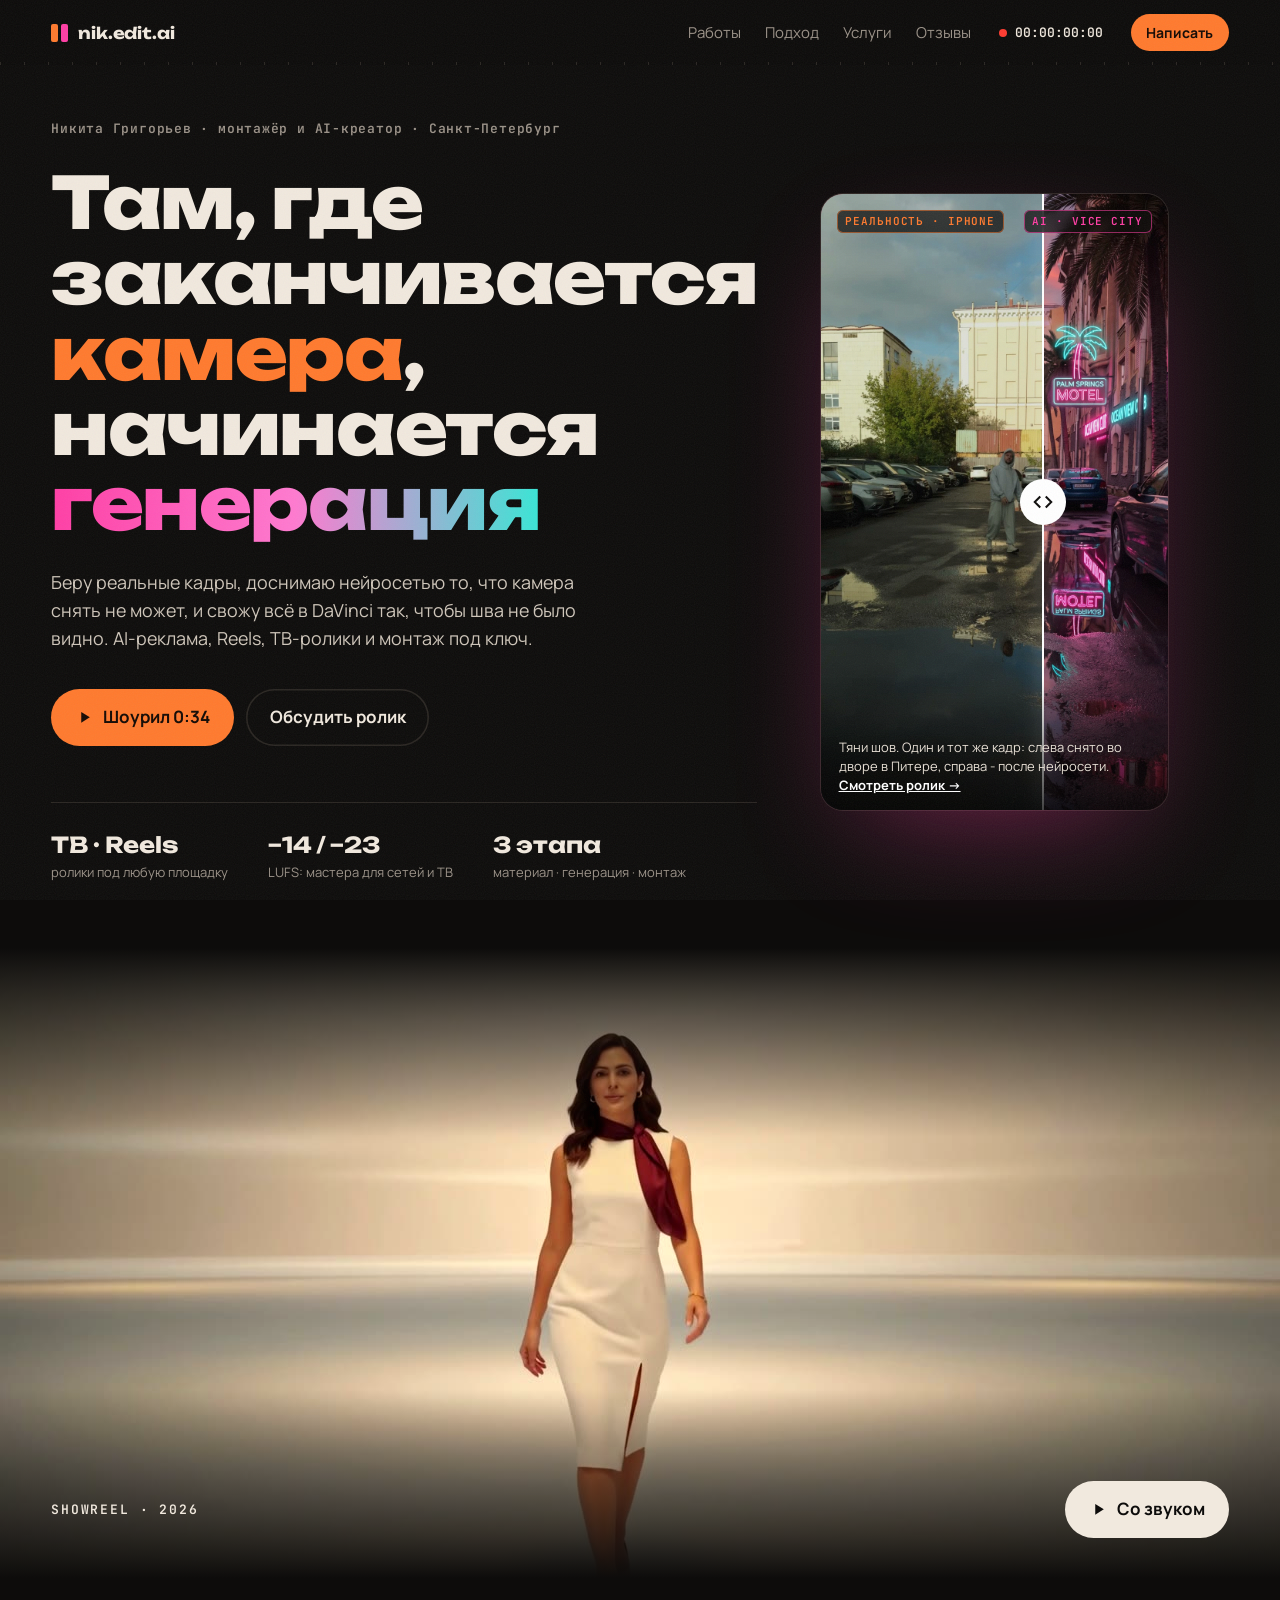
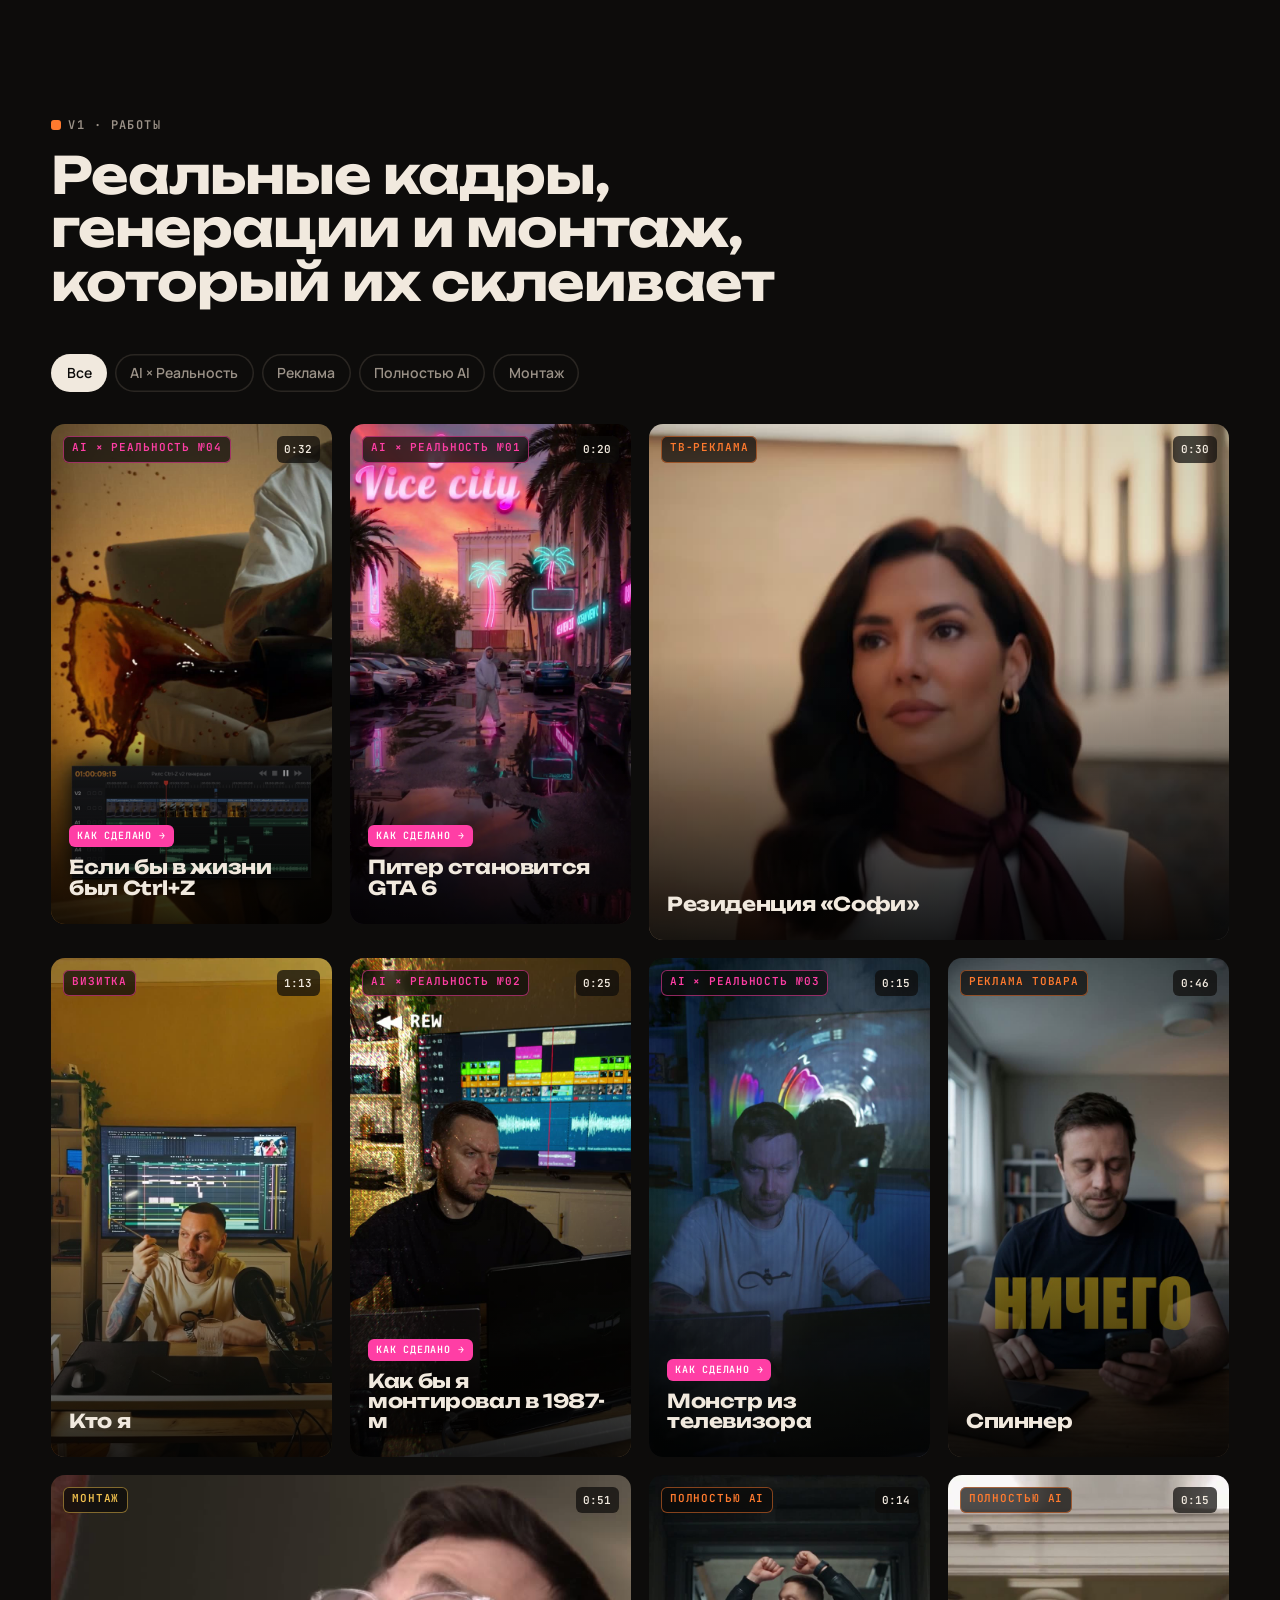
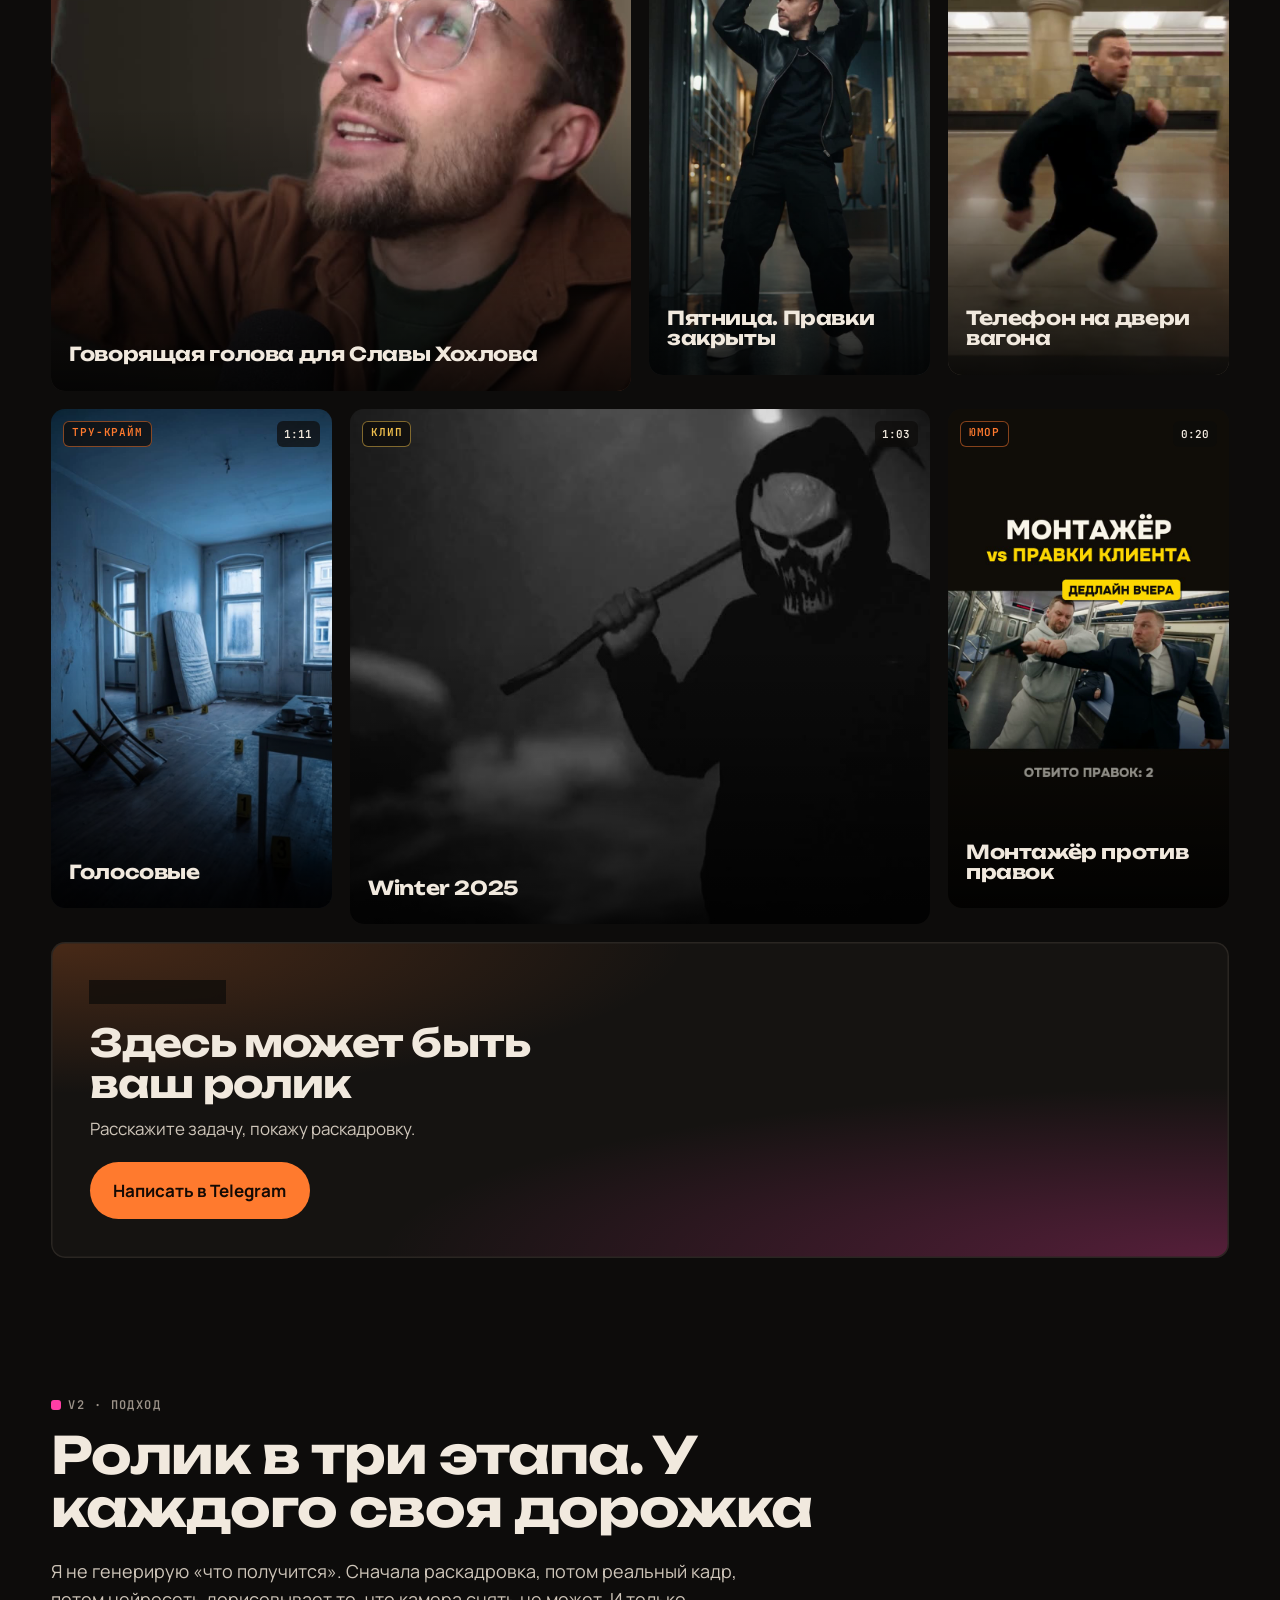
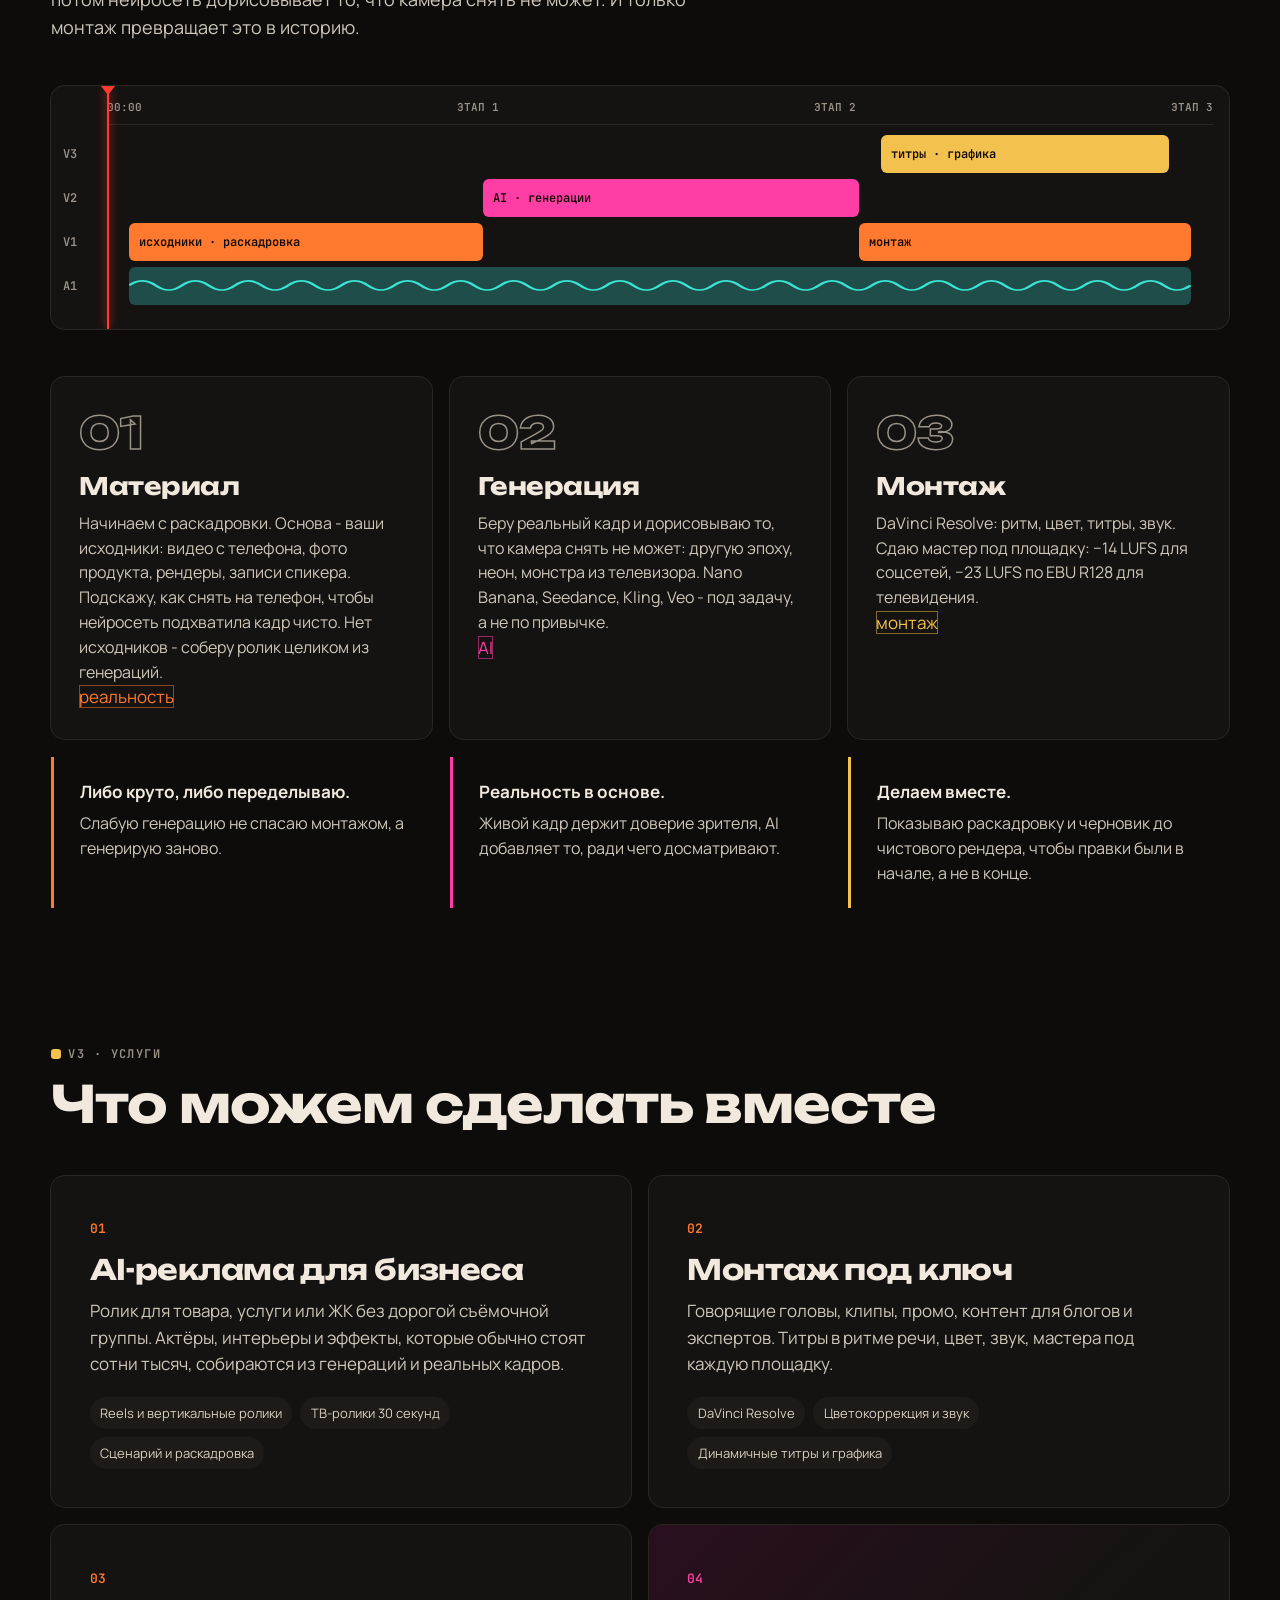
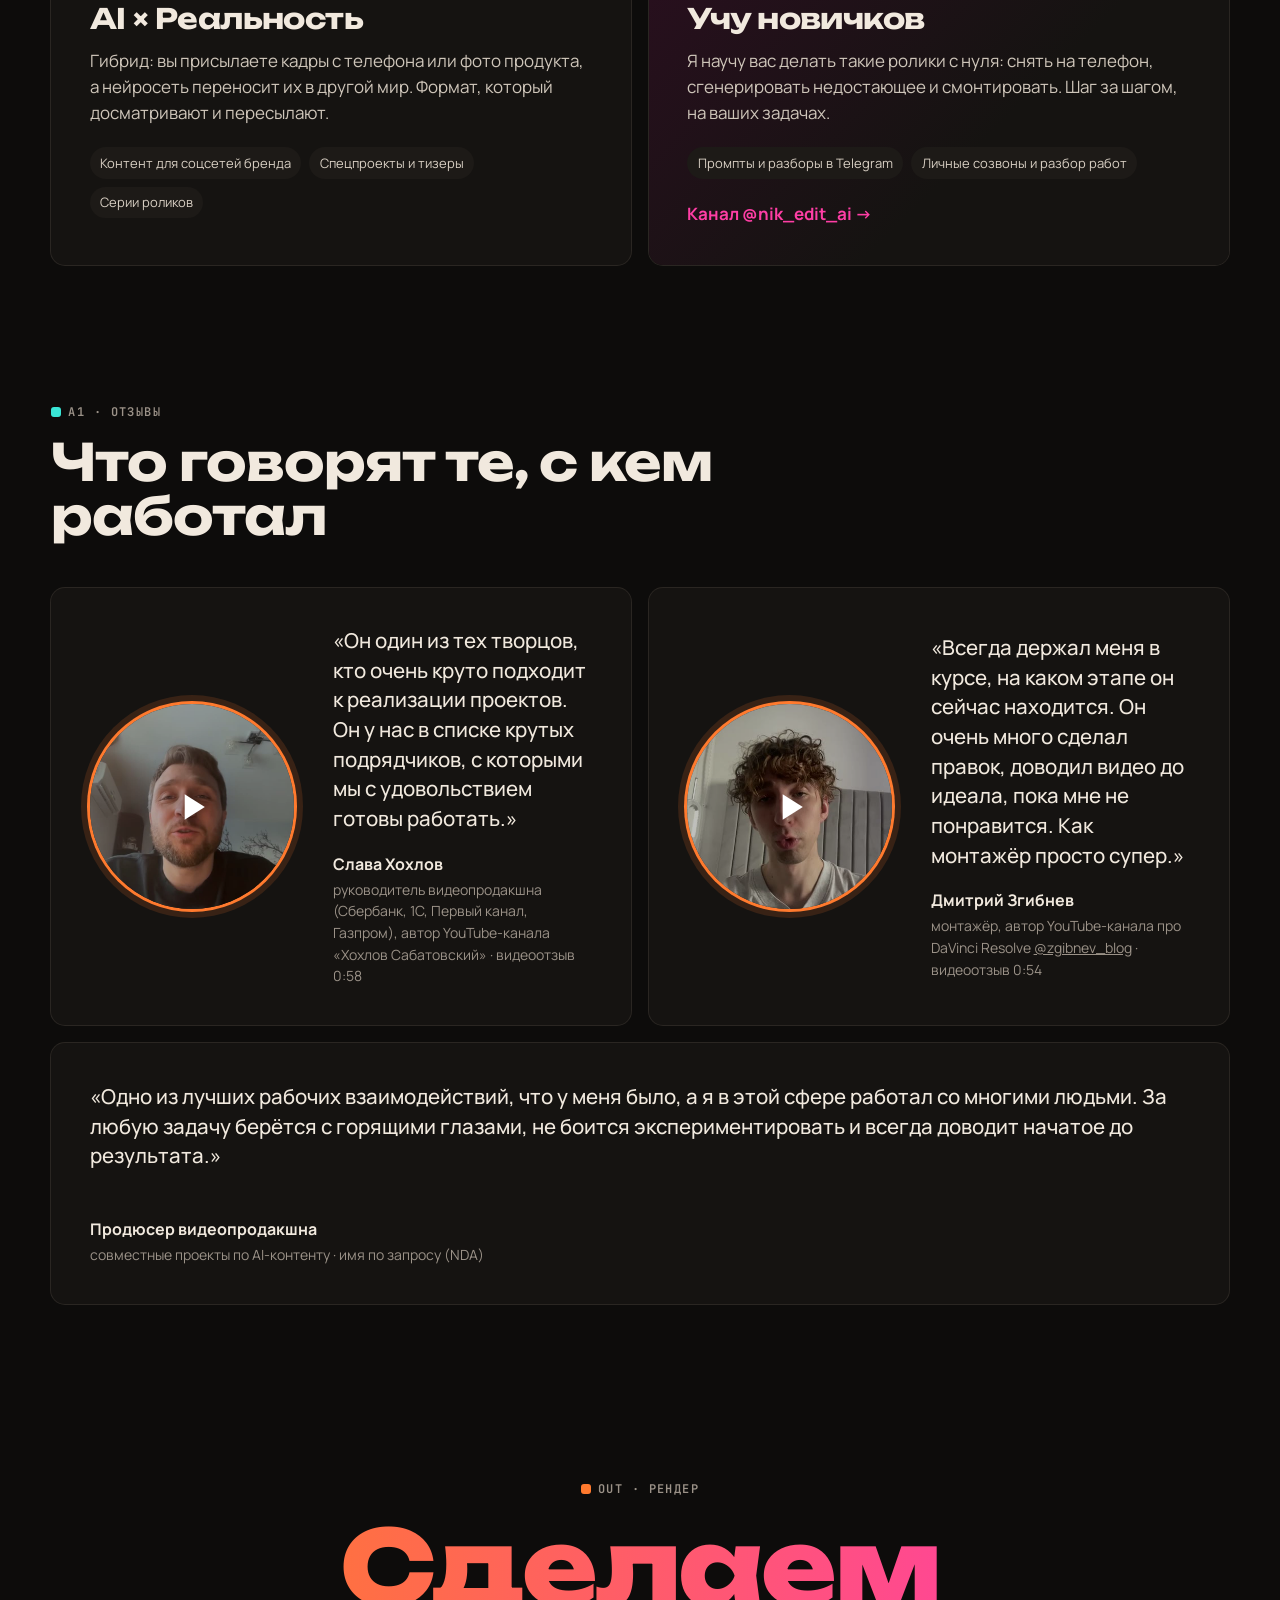
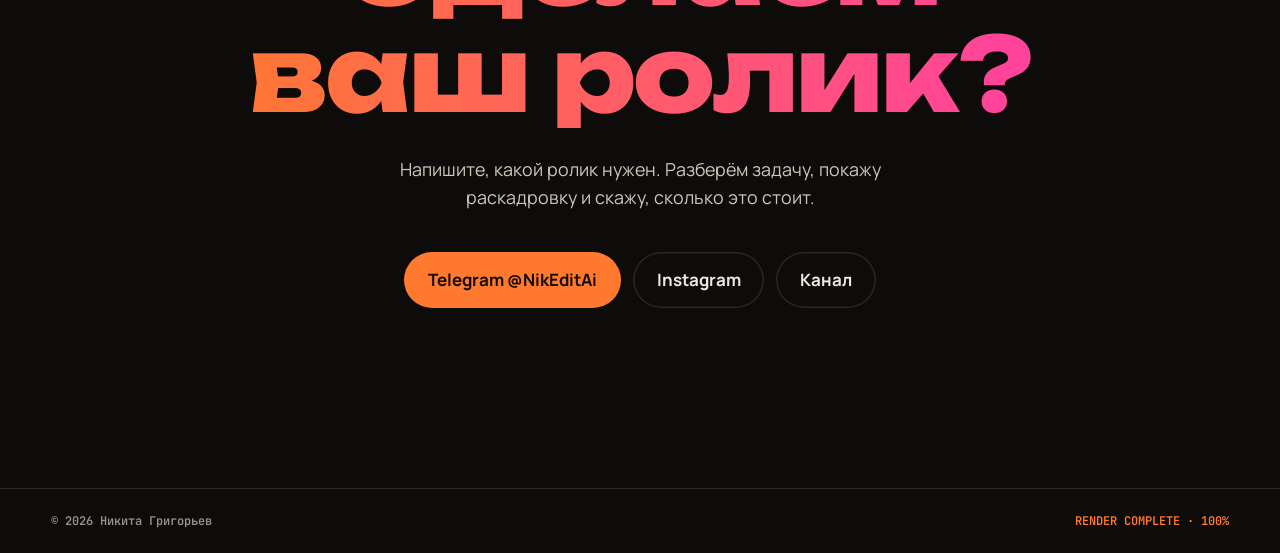
==== case.html @ afcbc3d7 "Страницы кейсов «как сделано»: GTA, 1987, Монстр, Ctrl+Z Co-Authored-By: Claude Opus 5.5 <noreply@an" ====
<!doctype html>
<html lang="ru">
<head>
<meta charset="utf-8">
<meta name="viewport" content="width=device-width, initial-scale=1">
<title>Как сделано · nik.edit.ai</title>
<meta name="description" content="Разбор AI-ролика: реальный кадр, генерация и монтаж по шагам, с промптом.">
<meta property="og:title" content="Как сделано · nik.edit.ai">
<meta property="og:description" content="Реальный кадр против AI-кадра, шаги и промпт.">
<meta property="og:image" content="https://nik-edit-ai.github.io/media/og.jpg">
<meta property="og:type" content="article">
<meta name="twitter:card" content="summary_large_image">
<meta name="theme-color" content="#0d0c0b">
<link rel="icon" href="data:image/svg+xml,%3Csvg xmlns='http://www.w3.org/2000/svg' viewBox='0 0 32 32'%3E%3Crect width='32' height='32' rx='7' fill='%230d0c0b'/%3E%3Crect x='7' y='8' width='8' height='16' rx='2' fill='%23ff7a2e'/%3E%3Crect x='17' y='8' width='8' height='16' rx='2' fill='%23ff3ea5'/%3E%3C/svg%3E">
<link rel="preconnect" href="https://fonts.googleapis.com">
<link rel="preconnect" href="https://fonts.gstatic.com" crossorigin>
<link href="https://fonts.googleapis.com/css2?family=Unbounded:wght@500;700;800&family=Manrope:wght@400;500;600;700&family=JetBrains+Mono:wght@400;600&display=swap" rel="stylesheet">
<link rel="stylesheet" href="style.css?v=8">
</head>
<body>

<header class="bar">
  <a href="index.html" class="logo" aria-label="nik.edit.ai, на главную">
    <span class="logo-mark"><i></i><i></i></span>nik.edit.ai
  </a>
  <nav class="nav">
    <a href="index.html#works">Работы</a>
    <a href="index.html#approach">Подход</a>
    <a href="index.html#services">Услуги</a>
    <a href="index.html#reviews">Отзывы</a>
  </nav>
  <a href="https://t.me/NikEditAi" class="btn btn-sm" target="_blank" rel="noopener">Написать</a>
</header>

<main id="top" class="case">

<!-- Шапка кейса: текст + шов -->
<section class="hero case-hero">
  <div class="hero-text">
    <a class="case-back" href="index.html#works">← Все работы</a>
    <p class="eyebrow"><span class="tag tag-ai" id="caseTag"></span></p>
    <h1 id="caseTitle"></h1>
    <p class="lead" id="caseLine"></p>
    <dl class="case-meta">
      <div><dt>Задача</dt><dd id="caseTask"></dd></div>
      <div><dt>Инструменты</dt><dd id="caseTools"></dd></div>
    </dl>
    <div class="hero-cta">
      <a class="btn" href="#film"><svg viewBox="0 0 24 24" aria-hidden="true"><path d="M8 5v14l11-7z"/></svg>Смотреть ролик</a>
      <a href="https://t.me/NikEditAi" class="btn btn-ghost" target="_blank" rel="noopener">Хочу такой ролик</a>
    </div>
  </div>

  <figure class="seam" id="seam" aria-label="Сравнение: реальный кадр и тот же кадр после нейросети">
    <img id="seamAi" alt="" class="seam-ai" draggable="false">
    <div class="seam-real"><img id="seamReal" alt="" draggable="false"></div>
    <div class="seam-line"><span class="seam-knob" aria-hidden="true">
      <svg viewBox="0 0 24 24"><path d="M9 6l-6 6 6 6M15 6l6 6-6 6"/></svg></span></div>
    <span class="tag tag-real seam-tag-l" id="seamTagL"></span>
    <span class="tag tag-ai seam-tag-r" id="seamTagR"></span>
    <input type="range" min="0" max="100" value="50" id="seamRange" class="seam-range" aria-label="Положение шва между реальностью и AI">
    <figcaption id="seamCap"></figcaption>
  </figure>
</section>

<!-- Как сделано -->
<section class="section case-sec">
  <div class="sec-head">
    <p class="track-label"><span class="dot dot-v2"></span>V2 · Как сделано</p>
    <h2>От кадра с телефона до готового ролика</h2>
  </div>
  <ol class="steps case-steps" id="caseSteps"></ol>
</section>

<!-- Промпт -->
<section class="section case-sec">
  <div class="sec-head">
    <p class="track-label"><span class="dot dot-v3"></span>V3 · Промпт</p>
    <h2>Ключевой промпт</h2>
    <p class="sec-sub">Берите и пробуйте на своём кадре. Если получится, кидайте в Telegram, посмотрю)</p>
  </div>
  <div class="prompt" id="prompt1"></div>
  <details class="prompt-more" id="prompt2wrap">
    <summary>Промпт для видео целиком</summary>
    <div class="prompt" id="prompt2"></div>
  </details>
</section>

<!-- Ролик + заявка -->
<section class="section case-sec" id="film">
  <div class="sec-head">
    <p class="track-label"><span class="dot dot-v1"></span>V1 · Ролик</p>
    <h2>Что получилось</h2>
  </div>
  <div class="case-film">
    <div class="case-video" id="caseVideo"></div>
    <a class="card-cta case-cta" href="https://t.me/NikEditAi" target="_blank" rel="noopener">
      <span class="tag tag-ai">Ваш ролик</span>
      <div><h3>Хочу такой ролик</h3><p>Пришлите кадр с телефона или фото продукта. Покажу раскадровку и скажу, во что его можно превратить.</p></div>
      <span class="btn">Написать в Telegram @NikEditAi</span>
    </a>
  </div>
</section>

<!-- Другие кейсы -->
<section class="section case-sec" id="more">
  <div class="sec-head">
    <p class="track-label"><span class="dot dot-a1"></span>A1 · Ещё разборы</p>
    <h2>Другие кейсы</h2>
  </div>
  <div class="case-more" id="caseMore"></div>
</section>

<section class="contact">
  <p class="track-label"><span class="dot dot-v1"></span>OUT · Рендер</p>
  <h2>Сделаем ваш ролик?</h2>
  <p class="lead">Напишите, какой ролик нужен. Разберём задачу, покажу раскадровку и скажу, сколько это стоит.</p>
  <div class="contact-links">
    <a href="https://t.me/NikEditAi" class="btn" target="_blank" rel="noopener">Telegram @NikEditAi</a>
    <a href="index.html#works" class="btn btn-ghost">Все работы</a>
  </div>
</section>

</main>

<footer class="foot">
  <span>© 2026 Никита Григорьев</span>
  <span class="foot-tc">RENDER COMPLETE · 100%</span>
</footer>

<script src="works.js?v=8"></script>
<script src="case.js?v=8"></script>
</body>
</html>
---- style.css ----
:root {
  color-scheme: dark;
  --bg: #0d0c0b;
  --bg-2: #151311;
  --bg-3: #1d1a17;
  --line: #2a2622;
  --text: #f1e9de;
  --muted: #9b9288;
  --real: #ff7a2e;      /* реальность: тёплый киношный оранжевый */
  --ai: #ff3ea5;        /* AI: неон из Vice City */
  --ai-2: #39e6d6;
  --edit: #f2c14e;      /* монтаж: жёлтый маркер Resolve */
  --radius: 14px;
  --gut: clamp(16px, 4vw, 56px);
  --display: "Unbounded", system-ui, sans-serif;
  --body: "Manrope", system-ui, sans-serif;
  --mono: "JetBrains Mono", ui-monospace, monospace;
}

* { box-sizing: border-box; margin: 0; padding: 0; }
html { scroll-behavior: smooth; scroll-padding-top: 80px; }
body {
  background: var(--bg); color: var(--text);
  font: 400 17px/1.55 var(--body);
  -webkit-font-smoothing: antialiased;
  overflow-x: hidden;
}
/* плёночное зерно поверх всего */
body::after {
  content: ""; position: fixed; inset: 0; pointer-events: none; z-index: 100; opacity: .06;
  background-image: url("data:image/svg+xml,%3Csvg xmlns='http://www.w3.org/2000/svg' width='160' height='160'%3E%3Cfilter id='n'%3E%3CfeTurbulence type='fractalNoise' baseFrequency='.9' numOctaves='2' stitchTiles='stitch'/%3E%3C/filter%3E%3Crect width='100%25' height='100%25' filter='url(%23n)'/%3E%3C/svg%3E");
}
img, video { display: block; max-width: 100%; }
a { color: inherit; }
button { font: inherit; color: inherit; background: none; border: 0; cursor: pointer; }
h1, h2, h3 { font-family: var(--display); font-weight: 700; letter-spacing: -.02em; line-height: 1.05; }

/* ---------- Кнопки, метки ---------- */
.btn {
  display: inline-flex; align-items: center; gap: .55em;
  padding: .9em 1.4em; border-radius: 999px;
  background: var(--real); color: #140a04; font-weight: 700; text-decoration: none;
  transition: transform .2s, box-shadow .2s, background .2s;
}
.btn:hover { transform: translateY(-2px); box-shadow: 0 10px 30px -10px var(--real); }
.btn svg { width: 1.1em; height: 1.1em; fill: currentColor; }
.btn-ghost { background: transparent; color: var(--text); box-shadow: inset 0 0 0 1.5px var(--line); }
.btn-ghost:hover { box-shadow: inset 0 0 0 1.5px var(--text); }
.btn-light { background: var(--text); color: var(--bg); }
.btn-sm { padding: .55em 1.1em; font-size: 14px; }

.tag {
  display: inline-block; font: 600 11px/1 var(--mono); letter-spacing: .08em; text-transform: uppercase;
  padding: .55em .8em; border-radius: 6px; background: rgba(13,12,11,.72); backdrop-filter: blur(6px);
}
.tag-real { color: var(--real); box-shadow: inset 0 0 0 1px rgba(255,122,46,.5); }
.tag-ai { color: var(--ai); box-shadow: inset 0 0 0 1px rgba(255,62,165,.55); }
.tag-edit { color: var(--edit); box-shadow: inset 0 0 0 1px rgba(242,193,78,.5); }

.track-label {
  display: flex; align-items: center; gap: .6em;
  font: 600 12px/1 var(--mono); letter-spacing: .12em; text-transform: uppercase; color: var(--muted);
  margin-bottom: 18px;
}
.dot { width: 10px; height: 10px; border-radius: 3px; }
.dot-v1 { background: var(--real); }
.dot-v2 { background: var(--ai); }
.dot-v3 { background: var(--edit); }
.dot-a1 { background: var(--ai-2); }

/* ---------- Верхняя панель ---------- */
.bar {
  position: fixed; inset: 0 0 auto; z-index: 50;
  display: flex; align-items: center; gap: 28px;
  padding: 14px var(--gut);
  background: rgba(13,12,11,.78); backdrop-filter: blur(14px);
}
.logo { display: flex; align-items: center; gap: 10px; font: 700 16px var(--display); text-decoration: none; letter-spacing: -.01em; }
.logo-mark { display: flex; gap: 3px; }
.logo-mark i { width: 7px; height: 18px; border-radius: 2px; background: var(--real); }
.logo-mark i + i { background: var(--ai); }
.nav { display: flex; gap: 24px; margin-left: auto; }
.nav a { text-decoration: none; font-size: 15px; color: var(--muted); transition: color .2s; }
.nav a:hover { color: var(--text); }
.tc { display: flex; align-items: center; gap: 8px; font: 600 13px var(--mono); color: var(--text); font-variant-numeric: tabular-nums; }
.rec { width: 8px; height: 8px; border-radius: 50%; background: #ff3b30; animation: blink 1.2s steps(2) infinite; }
@keyframes blink { 50% { opacity: .15; } }
.ruler {
  position: absolute; left: 0; right: 0; bottom: 0; height: 3px;
  background: repeating-linear-gradient(90deg, var(--line) 0 1px, transparent 1px 24px);
}
.ruler-fill { height: 100%; width: 0; background: linear-gradient(90deg, var(--real), var(--ai)); }

/* ---------- Hero ---------- */
.hero {
  min-height: 100vh; padding: 120px var(--gut) 64px;
  display: grid; grid-template-columns: 1.15fr .85fr; gap: clamp(32px, 5vw, 80px); align-items: center;
  max-width: 1440px; margin: 0 auto;
}
.eyebrow { font: 600 13px var(--mono); letter-spacing: .06em; color: var(--muted); margin-bottom: 28px; }
.hero h1 { font-size: clamp(38px, 5.6vw, 84px); font-weight: 800; }
.w-real { color: var(--real); }
.w-ai {
  background: linear-gradient(90deg, var(--ai), #ff7ad0 50%, var(--ai-2));
  -webkit-background-clip: text; background-clip: text; color: transparent;
}
.lead { font-size: clamp(17px, 1.4vw, 20px); color: #cfc6ba; max-width: 560px; margin-top: 28px; }
.hero-cta { display: flex; flex-wrap: wrap; gap: 12px; margin-top: 36px; }
.hero-facts { list-style: none; display: flex; flex-wrap: wrap; gap: 14px 40px; margin-top: 56px; padding-top: 28px; border-top: 1px solid var(--line); }
.hero-facts b { display: block; font: 700 22px var(--display); }
.hero-facts span { font-size: 13px; color: var(--muted); }

/* Шов реальность / AI */
.seam {
  position: relative; aspect-ratio: 9 / 16; max-height: 78vh; width: 100%; justify-self: center;
  border-radius: 22px; overflow: hidden; user-select: none; touch-action: pan-y;
  box-shadow: 0 40px 120px -40px rgba(255,62,165,.45), 0 0 0 1px var(--line);
  --pos: 50%;
}
.seam img { position: absolute; inset: 0; width: 100%; height: 100%; object-fit: cover; }
.seam-real { position: absolute; inset: 0; clip-path: inset(0 calc(100% - var(--pos)) 0 0); }
.seam-line { position: absolute; top: 0; bottom: 0; left: var(--pos); width: 2px; margin-left: -1px; background: #fff; box-shadow: 0 0 18px #fff; pointer-events: none; }
.seam-knob {
  position: absolute; top: 50%; left: 50%; width: 46px; height: 46px; margin: -23px 0 0 -23px;
  border-radius: 50%; background: #fff; display: grid; place-items: center;
}
.seam-knob svg { width: 22px; height: 22px; stroke: var(--bg); fill: none; stroke-width: 2.2; }
.seam-tag-l { position: absolute; top: 16px; left: 16px; }
.seam-tag-r { position: absolute; top: 16px; right: 16px; }
.seam-range { position: absolute; inset: 0; width: 100%; height: 100%; opacity: 0; cursor: ew-resize; margin: 0; }
.seam figcaption {
  position: absolute; left: 0; right: 0; bottom: 0; padding: 60px 18px 16px;
  font-size: 13px; line-height: 1.45; color: #e9e1d6;
  background: linear-gradient(transparent, rgba(0,0,0,.75)); pointer-events: none;
}
.seam figcaption a { color: #fff; font-weight: 700; pointer-events: auto; position: relative; z-index: 2; }

/* ---------- Шоурил-лента ---------- */
.reel { position: relative; height: min(70vh, 56vw); overflow: hidden; }
.reel-video { width: 100%; height: 100%; object-fit: cover; filter: saturate(1.05) contrast(1.05); }
.reel::before, .reel::after { content: ""; position: absolute; left: 0; right: 0; height: 30%; z-index: 1; pointer-events: none; }
.reel::before { top: 0; background: linear-gradient(var(--bg), transparent); }
.reel::after { bottom: 0; background: linear-gradient(transparent, var(--bg)); }
.reel-over {
  position: absolute; inset: auto var(--gut) 40px; z-index: 2;
  display: flex; justify-content: space-between; align-items: center; gap: 16px;
}
.marker { font: 600 13px var(--mono); letter-spacing: .14em; color: var(--text); }

/* ---------- Секции ---------- */
.section { padding: clamp(80px, 11vw, 150px) var(--gut) 0; max-width: 1440px; margin: 0 auto; }
.sec-head { max-width: 900px; margin-bottom: 44px; }
.sec-head h2 { font-size: clamp(30px, 4vw, 56px); }
.sec-sub { color: #cfc6ba; margin-top: 22px; max-width: 700px; font-size: 18px; }

/* ---------- Фильтры и сетка работ ---------- */
.filters { display: flex; flex-wrap: wrap; gap: 8px; margin-bottom: 32px; }
.chip {
  padding: .6em 1.1em; border-radius: 999px; font-size: 14px; font-weight: 600; color: var(--muted);
  box-shadow: inset 0 0 0 1.5px var(--line); transition: all .2s;
}
.chip:hover { color: var(--text); }
.chip.is-on { background: var(--text); color: var(--bg); box-shadow: none; }

.grid { display: grid; grid-template-columns: repeat(4, 1fr); gap: 18px; grid-auto-flow: dense; }
.card {
  position: relative; border-radius: var(--radius); overflow: hidden; background: var(--bg-2);
  cursor: pointer; aspect-ratio: 9 / 16; isolation: isolate;
  opacity: 0; transform: translateY(24px); transition: opacity .6s, transform .6s;
}
.card.in { opacity: 1; transform: none; }
.card.h { grid-column: span 2; aspect-ratio: 9 / 8; } /* две колонки шириной = высота вертикальной карточки */
.card.hidden { display: none; }
.card img, .card video { position: absolute; inset: 0; width: 100%; height: 100%; object-fit: cover; transition: transform .8s cubic-bezier(.2,.7,.2,1), opacity .4s; }
.card video { opacity: 0; }
.card.playing video { opacity: 1; }
.card:hover img, .card:hover video { transform: scale(1.04); }
.card::after { content: ""; position: absolute; inset: 0; background: linear-gradient(180deg, transparent 45%, rgba(0,0,0,.85)); z-index: 1; }
.card-top { position: absolute; top: 12px; left: 12px; right: 12px; z-index: 2; display: flex; justify-content: space-between; gap: 8px; }
.card-dur { font: 600 11px var(--mono); padding: .55em .7em; border-radius: 6px; background: rgba(13,12,11,.72); }
.card-body { position: absolute; left: 0; right: 0; bottom: 0; z-index: 2; padding: 18px; }
.card-body h3 { font-size: clamp(17px, 1.5vw, 22px); }
.card-body p { font-size: 14px; line-height: 1.45; color: #d8cfc3; margin-top: 8px; max-height: 0; opacity: 0; overflow: hidden; transition: max-height .4s, opacity .4s; }
.card:hover .card-body p, .card:focus-visible .card-body p { max-height: 90px; opacity: 1; }
.card:focus-visible { outline: 2px solid var(--real); outline-offset: 3px; }
/* горизонтальные карточки: высота как у вертикальной в том же ряду */
.card.h .card-frame { position: absolute; inset: 0; }

/* Карточка-приглашение в конце сетки: ширину (span) выставляет app.js, чтобы добить последний ряд */
.card-cta {
  aspect-ratio: auto; min-height: 280px; text-decoration: none;
  display: flex; flex-direction: column; justify-content: space-between; align-items: flex-start; gap: 20px;
  padding: clamp(20px, 3vw, 40px);
  background: radial-gradient(120% 90% at 100% 100%, rgba(255,62,165,.28), transparent 60%),
              radial-gradient(90% 80% at 0% 0%, rgba(255,122,46,.22), transparent 60%), var(--bg-2);
  box-shadow: inset 0 0 0 1.5px var(--line);
}
.card-cta::after { display: none; }
.card-cta h3 { font-size: clamp(24px, 3vw, 44px); max-width: 14ch; }
.card-cta p { color: #cfc6ba; margin-top: 12px; }
.card-cta:hover { box-shadow: inset 0 0 0 1.5px var(--ai); }
.card-cta.tall { aspect-ratio: 9 / 16; }
.card-cta.tall h3 { font-size: clamp(20px, 2.2vw, 28px); }

/* ---------- Подход: таймлайн ---------- */
.tl {
  position: relative; background: var(--bg-2); border-radius: var(--radius); padding: 14px 16px 18px 56px;
  box-shadow: 0 0 0 1px var(--line); overflow: hidden; margin-bottom: 48px;
}
.tl-ruler { display: flex; justify-content: space-between; font: 600 11px var(--mono); color: var(--muted); padding-bottom: 10px; border-bottom: 1px solid var(--line); margin-bottom: 10px; }
.tl-track { position: relative; height: 38px; margin: 6px 0; }
.tl-track em { position: absolute; left: -44px; top: 50%; transform: translateY(-50%); font: 600 12px var(--mono); font-style: normal; color: var(--muted); }
.tl-clip {
  position: absolute; top: 0; bottom: 0; left: var(--s); width: var(--w);
  border-radius: 6px; padding: 0 10px; display: flex; align-items: center;
  font: 600 12px var(--mono); color: #140a04; white-space: nowrap; overflow: hidden;
  transform-origin: left; transform: scaleX(0); transition: transform .9s cubic-bezier(.2,.7,.2,1);
}
.tl.in .tl-clip { transform: none; }
.tl-track:nth-child(3) .tl-clip { transition-delay: .5s; }
.tl-track:nth-child(2) .tl-clip { transition-delay: .9s; }
.tl-track:nth-child(4) .tl-clip + .tl-clip { transition-delay: 1.2s; }
.c-real { background: var(--real); }
.c-ai { background: var(--ai); }
.c-text { background: var(--edit); }
.c-audio { background: #1f4d49; color: var(--ai-2); padding: 0; }
.c-audio svg { width: 100%; height: 60%; stroke: var(--ai-2); stroke-width: 1.4; fill: none; }
.tl-head { position: absolute; top: 0; bottom: 0; left: 56px; width: 2px; background: #ff3b30; box-shadow: 0 0 10px #ff3b30; }
.tl-head::before { content: ""; position: absolute; top: 0; left: -6px; border: 7px solid transparent; border-top: 9px solid #ff3b30; }

.steps { list-style: none; display: grid; grid-template-columns: repeat(3, 1fr); gap: 18px; }
.step { position: relative; padding: 28px; border-radius: var(--radius); background: var(--bg-2); box-shadow: 0 0 0 1px var(--line); }
.step-n { font: 800 44px var(--display); color: transparent; -webkit-text-stroke: 1.5px var(--muted); }
.step h3 { font-size: 24px; margin: 14px 0 12px; }
.step p { color: #cfc6ba; font-size: 16px; }
.step-tag { margin-top: 20px; }

.rules { display: grid; grid-template-columns: repeat(3, 1fr); gap: 18px; margin-top: 18px; }
.rule { padding: 22px 26px; border-left: 3px solid var(--real); color: #cfc6ba; font-size: 16px; }
.rule:nth-child(2) { border-color: var(--ai); }
.rule:nth-child(3) { border-color: var(--edit); }
.rule b { display: block; color: var(--text); margin-bottom: 6px; font-size: 17px; }

/* ---------- Услуги ---------- */
.services { display: grid; grid-template-columns: repeat(2, 1fr); gap: 18px; }
.svc { padding: clamp(24px, 3vw, 40px); border-radius: var(--radius); background: var(--bg-2); box-shadow: 0 0 0 1px var(--line); transition: box-shadow .3s, transform .3s; }
.svc:hover { box-shadow: 0 0 0 1px var(--real); transform: translateY(-3px); }
.svc-i { font: 600 13px var(--mono); color: var(--real); }
.svc h3 { font-size: clamp(22px, 2.2vw, 30px); margin: 14px 0; }
.svc p { color: #cfc6ba; }
.svc ul { list-style: none; margin-top: 20px; display: flex; flex-wrap: wrap; gap: 8px; }
.svc li { font-size: 13px; padding: .45em .8em; border-radius: 999px; background: var(--bg-3); color: #d8cfc3; }
.svc-learn { background: linear-gradient(135deg, #2a0f1f, var(--bg-2) 60%); }
.svc-learn .svc-i { color: var(--ai); }
.svc-learn:hover { box-shadow: 0 0 0 1px var(--ai); }
.link { display: inline-block; margin-top: 22px; font-weight: 700; color: var(--ai); text-decoration: none; }

/* ---------- Отзывы ---------- */
.reviews { display: grid; grid-template-columns: 1fr 1fr; gap: 18px; }
.rev-wide { grid-column: 1 / -1; }
.rev-who a { color: var(--muted); }
.rev-who a:hover { color: var(--text); }
.rev { padding: clamp(24px, 3vw, 40px); border-radius: var(--radius); background: var(--bg-2); box-shadow: 0 0 0 1px var(--line); display: flex; flex-direction: column; justify-content: space-between; gap: 28px; }
.rev-video { flex-direction: row; align-items: center; gap: clamp(20px, 3vw, 40px); }
.rev-circle { position: relative; flex: none; width: clamp(140px, 16vw, 210px); aspect-ratio: 1; border-radius: 50%; overflow: hidden; box-shadow: 0 0 0 3px var(--real), 0 0 0 9px rgba(255,122,46,.15); }
.rev-circle img { width: 100%; height: 100%; object-fit: cover; transition: transform .5s; }
.rev-circle:hover img { transform: scale(1.06); }
.rev-play { position: absolute; inset: 0; display: grid; place-items: center; background: rgba(0,0,0,.25); }
.rev-play svg { width: 44px; height: 44px; fill: #fff; filter: drop-shadow(0 2px 8px rgba(0,0,0,.5)); }
.rev-quote { font: 500 clamp(18px, 1.6vw, 22px)/1.45 var(--body); }
.rev-who { font-size: 14px; color: var(--muted); margin-top: 18px; }
.rev-who b { display: block; color: var(--text); font-size: 16px; margin-bottom: 2px; }

/* ---------- Контакты ---------- */
.contact { text-align: center; padding: clamp(100px, 14vw, 200px) var(--gut); max-width: 1000px; margin: 0 auto; }
.contact .track-label { justify-content: center; }
.contact h2 { font-size: clamp(44px, 8vw, 120px); font-weight: 800;
  background: linear-gradient(90deg, var(--real), var(--ai)); -webkit-background-clip: text; background-clip: text; color: transparent; }
.contact .lead { margin: 28px auto 0; }
.contact-links { display: flex; flex-wrap: wrap; justify-content: center; gap: 12px; margin-top: 40px; }

.foot { display: flex; justify-content: space-between; gap: 16px; padding: 24px var(--gut); border-top: 1px solid var(--line); font: 600 12px var(--mono); color: var(--muted); }
.foot-tc { color: var(--real); }

/* ---------- Плеер ---------- */
.player { margin: auto; border: 0; padding: 0; background: transparent; color: var(--text); max-width: 100vw; max-height: 100vh; }
.player::backdrop { background: rgba(5,5,5,.92); backdrop-filter: blur(8px); }
.player-box { position: relative; display: flex; gap: 32px; align-items: center; padding: 56px 24px 24px; max-width: 1280px; }
.player-media video { max-height: 82vh; max-width: min(1280px, 92vw); border-radius: 12px; background: #000; }
.player-media.v video { max-width: min(46vh, 92vw); }
.player-media.square video { border-radius: 50%; width: min(420px, 80vw); }
.player-info { max-width: 360px; }
.player-info h3 { font-size: 28px; margin: 14px 0 16px; }
.player-info dl { display: grid; gap: 14px; font-size: 15px; color: #cfc6ba; }
.player-info dt { font: 600 11px var(--mono); letter-spacing: .1em; text-transform: uppercase; color: var(--muted); margin-bottom: 4px; }
.player-x { position: fixed; top: 16px; right: 20px; width: 48px; height: 48px; border-radius: 50%; font-size: 30px; line-height: 1; background: var(--bg-3); z-index: 2; }
.player-x:hover { background: var(--real); color: var(--bg); }
.player.h .player-box { flex-direction: column; align-items: flex-start; }
.player.h .player-info { max-width: 900px; }
.player.h .player-info dl { grid-template-columns: repeat(3, 1fr); gap: 24px; }

/* ---------- Адаптив ---------- */
@media (max-width: 1100px) {
  .grid { grid-template-columns: repeat(3, 1fr); }
  .nav { display: none; }
  .tc { margin-left: auto; }
}
@media (max-width: 860px) {
  .hero { grid-template-columns: 1fr; min-height: auto; padding-top: 100px; }
  .seam { max-width: 420px; max-height: none; }
  .grid { grid-template-columns: repeat(2, 1fr); gap: 12px; }
  .steps, .rules, .services, .reviews { grid-template-columns: 1fr; }
  .player-box { flex-direction: column; align-items: flex-start; }
  .player.h .player-info dl { grid-template-columns: 1fr; }
  .card-body p { max-height: none; opacity: 1; }
  .card.v .card-body p { display: none; }
}
@media (max-width: 560px) {
  body { font-size: 16px; }
  .hero h1 { font-size: 8.6vw; }
  .bar { gap: 14px; }
  .tc { font-size: 11px; }
  .card-body { padding: 12px; }
  .card-top .tag { font-size: 9px; }
  .rev-video { flex-direction: column; align-items: flex-start; }
  .tl { padding-left: 44px; }
  .tl-track em { left: -36px; }
  .tl-clip { font-size: 10px; padding: 0 6px; }
  .reel-over { bottom: 20px; }
  .foot { flex-direction: column; }
}
@media (prefers-reduced-motion: reduce) {
  * { animation: none !important; transition: none !important; scroll-behavior: auto !important; }
  .card { opacity: 1; transform: none; }
  .tl-clip { transform: none; }
}

/* ---------- Страница кейса «как сделано» ---------- */
.case-back { display: inline-block; margin-bottom: 22px; font: 600 13px var(--mono); color: var(--muted); text-decoration: none; }
.case-back:hover { color: var(--text); }
.case-hero .eyebrow { margin-bottom: 20px; }
.case-meta { display: grid; grid-template-columns: 1fr 1fr; gap: 24px; margin-top: 32px; padding-top: 24px; border-top: 1px solid var(--line); font-size: 15px; color: #cfc6ba; }
.case-meta dt { font: 600 11px var(--mono); letter-spacing: .1em; text-transform: uppercase; color: var(--muted); margin-bottom: 6px; }
.case-sec .sec-head { margin-bottom: 32px; }
.case-steps { grid-template-columns: repeat(4, 1fr); }

.prompt { border-radius: var(--radius); background: var(--bg-2); box-shadow: 0 0 0 1px var(--line); overflow: hidden; }
.prompt-head { display: flex; justify-content: space-between; align-items: center; gap: 16px; padding: 14px 18px; border-bottom: 1px solid var(--line); font: 600 12px/1.4 var(--mono); color: var(--muted); }
.prompt-copy { flex: none; padding: .55em 1em; border-radius: 999px; font: 600 12px var(--mono); color: var(--ai); box-shadow: inset 0 0 0 1px rgba(255,62,165,.55); }
.prompt-copy:hover { background: var(--ai); color: var(--bg); }
.prompt pre { margin: 0; padding: 20px 18px; font: 400 14px/1.65 var(--mono); color: var(--text); white-space: pre-wrap; overflow-wrap: anywhere; }
.prompt-more { margin-top: 14px; }
.prompt-more summary { cursor: pointer; padding: 14px 4px; font-weight: 700; color: var(--ai); list-style: none; }
.prompt-more summary::-webkit-details-marker { display: none; }
.prompt-more summary::before { content: "+ "; }
.prompt-more[open] summary::before { content: "− "; }

.case-film { display: grid; grid-template-columns: auto minmax(0, 560px); gap: 18px; align-items: stretch; }
.case-video video { border-radius: var(--radius); background: #000; max-height: 80vh; }
.case-video.v video { width: min(45vh, 100%); aspect-ratio: 9 / 16; }
.case-cta { cursor: pointer; opacity: 1; transform: none; aspect-ratio: auto; }

.case-more { display: grid; grid-template-columns: repeat(4, 1fr); gap: 18px; }
.case-link { position: relative; display: flex; flex-direction: column; justify-content: flex-end; gap: 8px; aspect-ratio: 9 / 12; padding: 18px; border-radius: var(--radius); overflow: hidden; text-decoration: none; isolation: isolate; box-shadow: 0 0 0 1px var(--line); }
.case-link img { position: absolute; inset: 0; width: 100%; height: 100%; object-fit: cover; z-index: -2; transition: transform .8s cubic-bezier(.2,.7,.2,1); }
.case-link::after { content: ""; position: absolute; inset: 0; z-index: -1; background: linear-gradient(180deg, transparent 35%, rgba(0,0,0,.88)); }
.case-link:hover img { transform: scale(1.04); }
.case-link .tag { align-self: flex-start; }
.case-link h3 { font-size: clamp(17px, 1.5vw, 22px); }
.case-link .link { margin-top: 0; }

/* Ссылка на разбор: в плеере и на карточке */
.player-case { margin: 4px 0 22px; }
.card-case { display: inline-block; margin-bottom: 10px; font: 600 10px/1 var(--mono); letter-spacing: .08em; text-transform: uppercase; padding: .6em .8em; border-radius: 6px; background: var(--ai); color: #fff; text-decoration: none; }

@media (max-width: 1100px) {
  .case-steps { grid-template-columns: repeat(2, 1fr); }
  .case-more { grid-template-columns: repeat(3, 1fr); }
}
@media (max-width: 860px) {
  .case-film { grid-template-columns: 1fr; }
  .case-video.v video { width: 100%; max-width: 420px; }
  .case-steps { grid-template-columns: 1fr; }
  .case-more { grid-template-columns: repeat(2, 1fr); }
}
@media (max-width: 560px) {
  .case-meta { grid-template-columns: 1fr; gap: 16px; }
  .prompt pre { font-size: 13px; padding: 16px 14px; }
  .prompt-head { padding: 12px 14px; }
}

/* Кнопка «полный урок в Telegram» в плеере урока */
.player-tg { margin: 4px 0 22px; background: linear-gradient(90deg, var(--real), var(--ai)); color: #fff; }
.player-tg:hover { box-shadow: 0 10px 30px -10px var(--ai); }
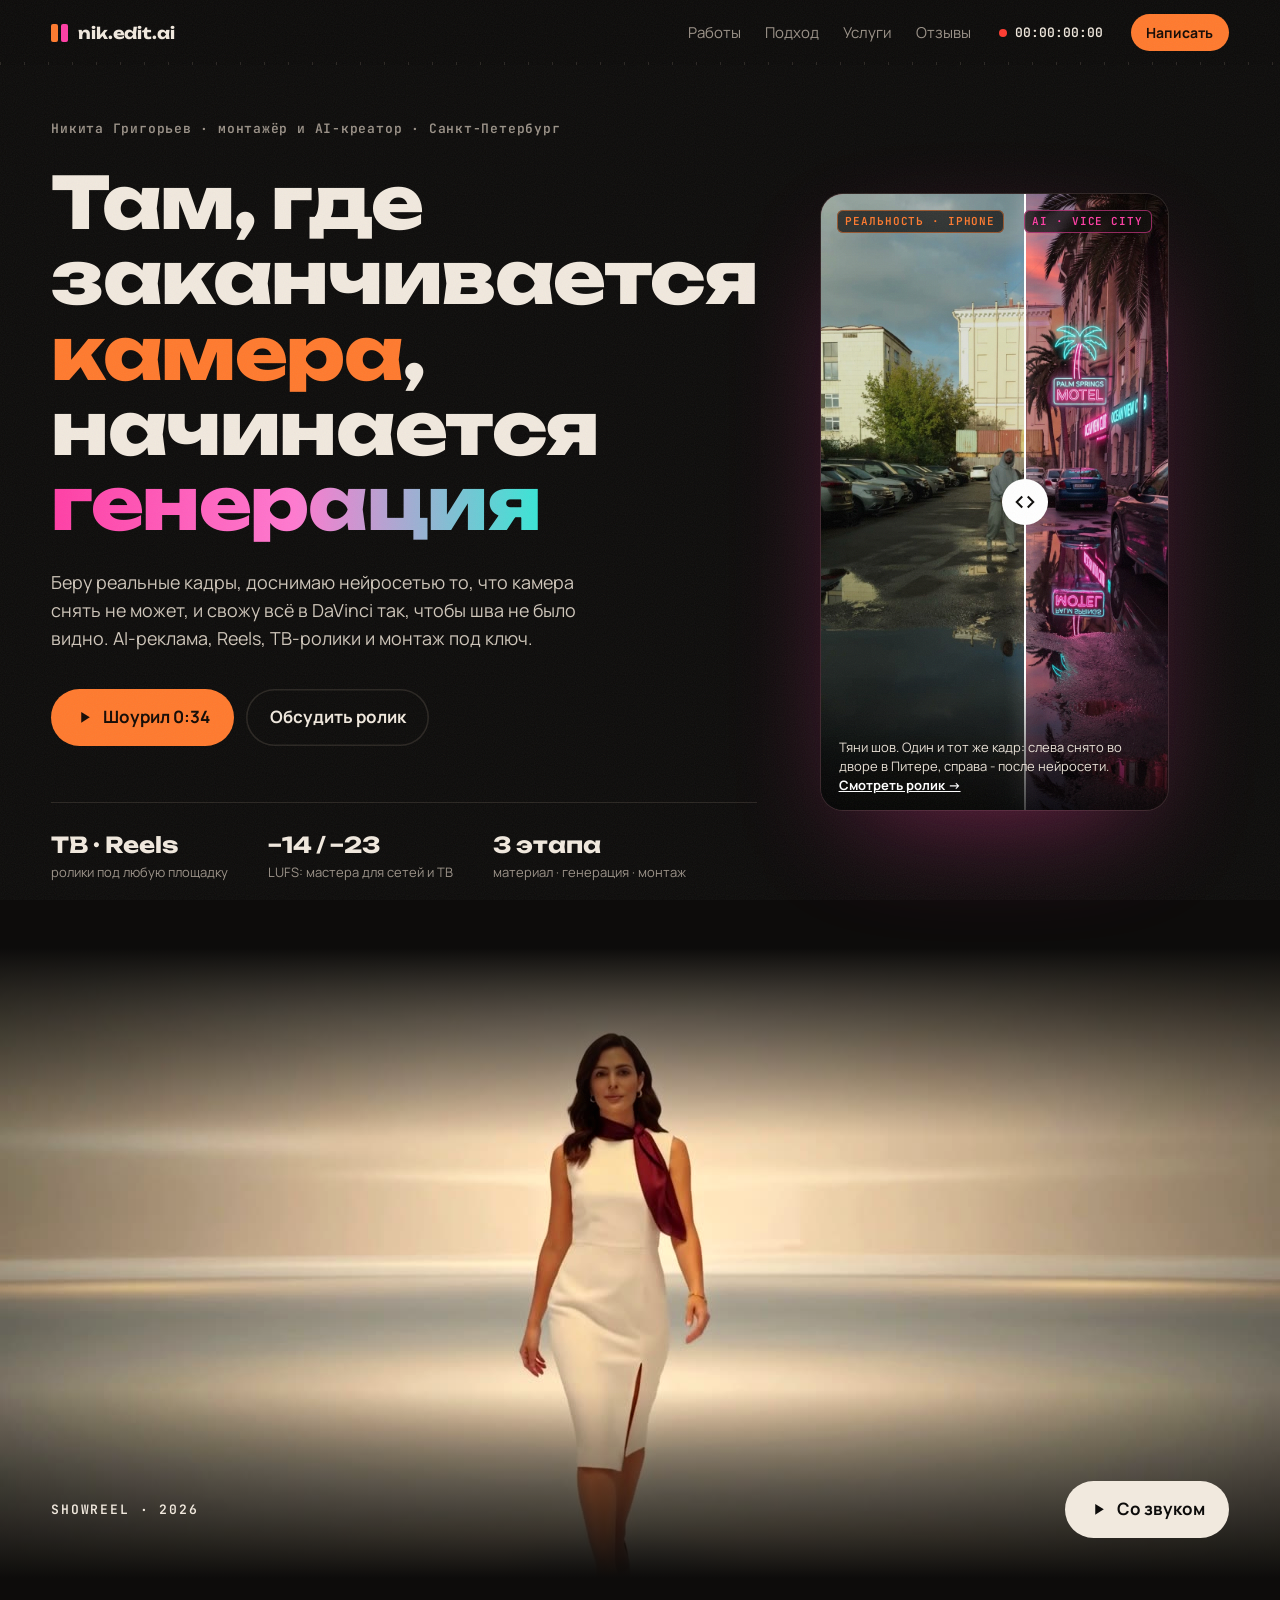
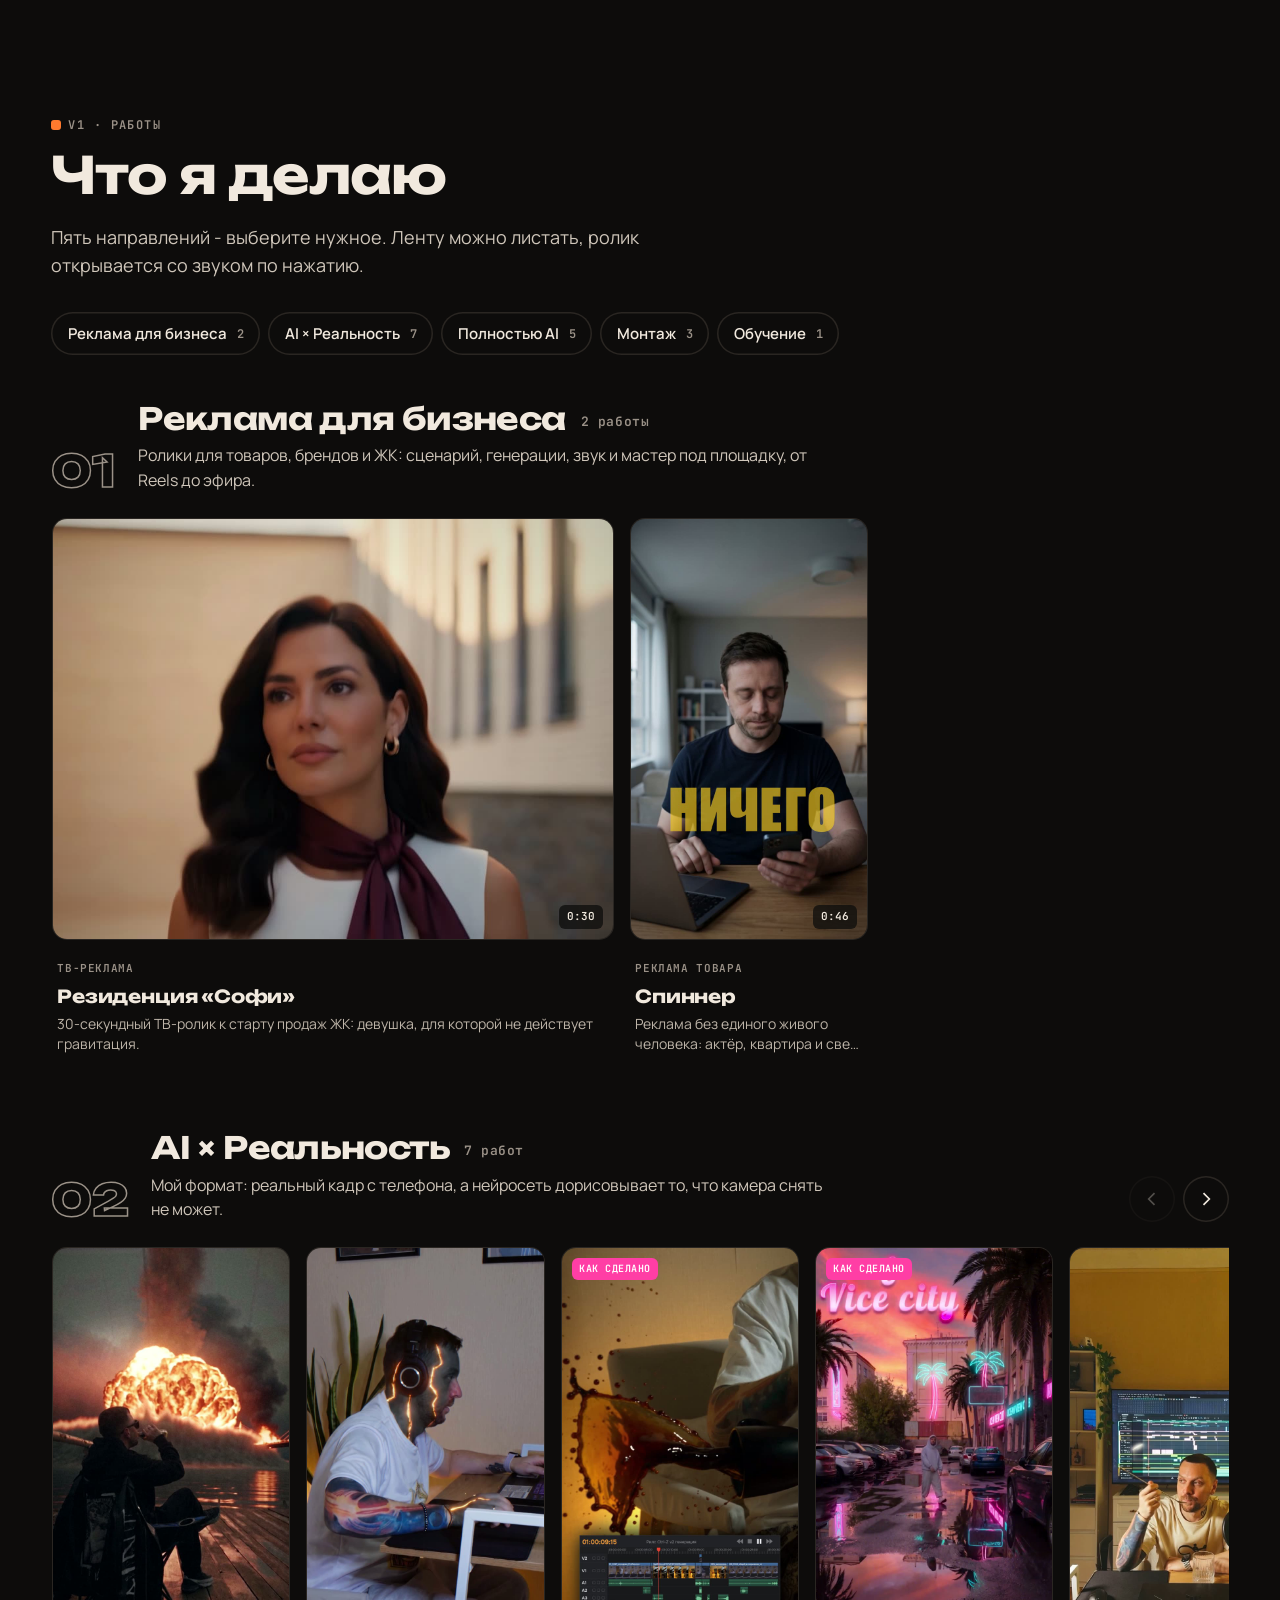
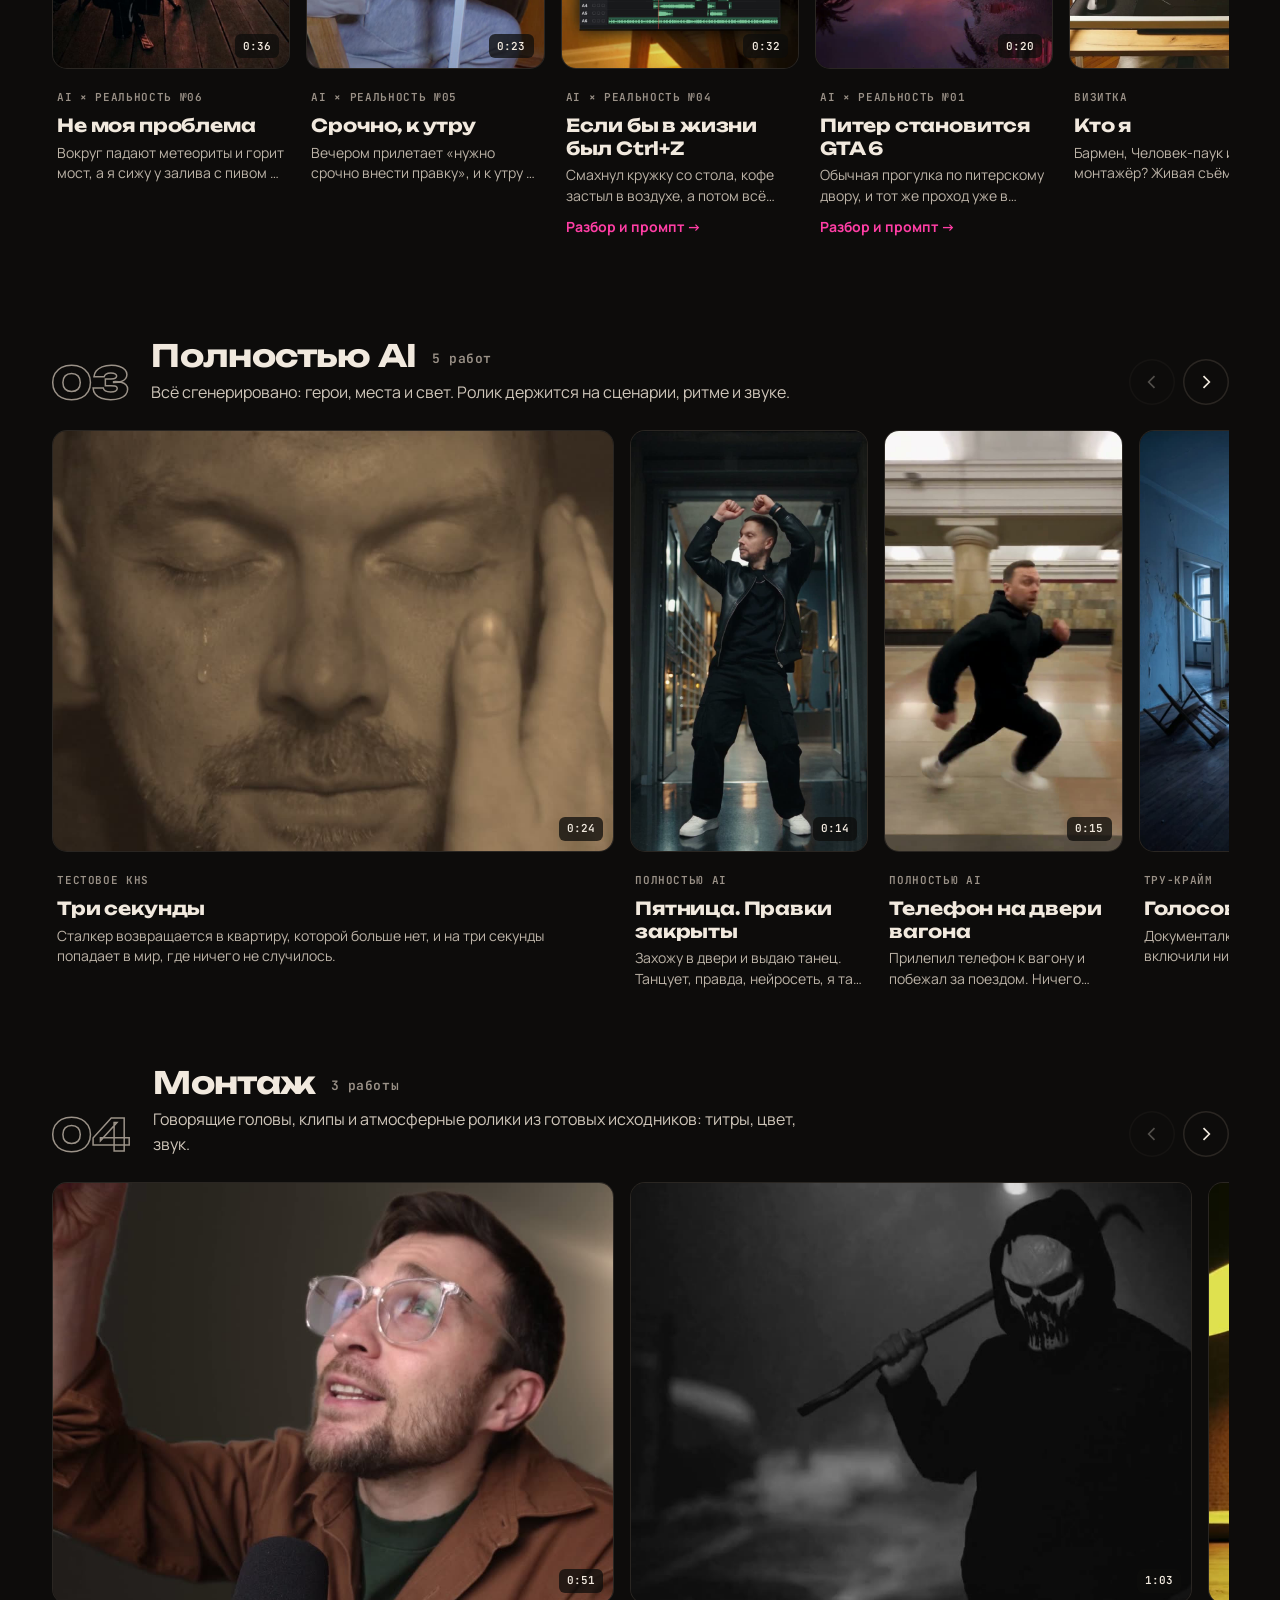
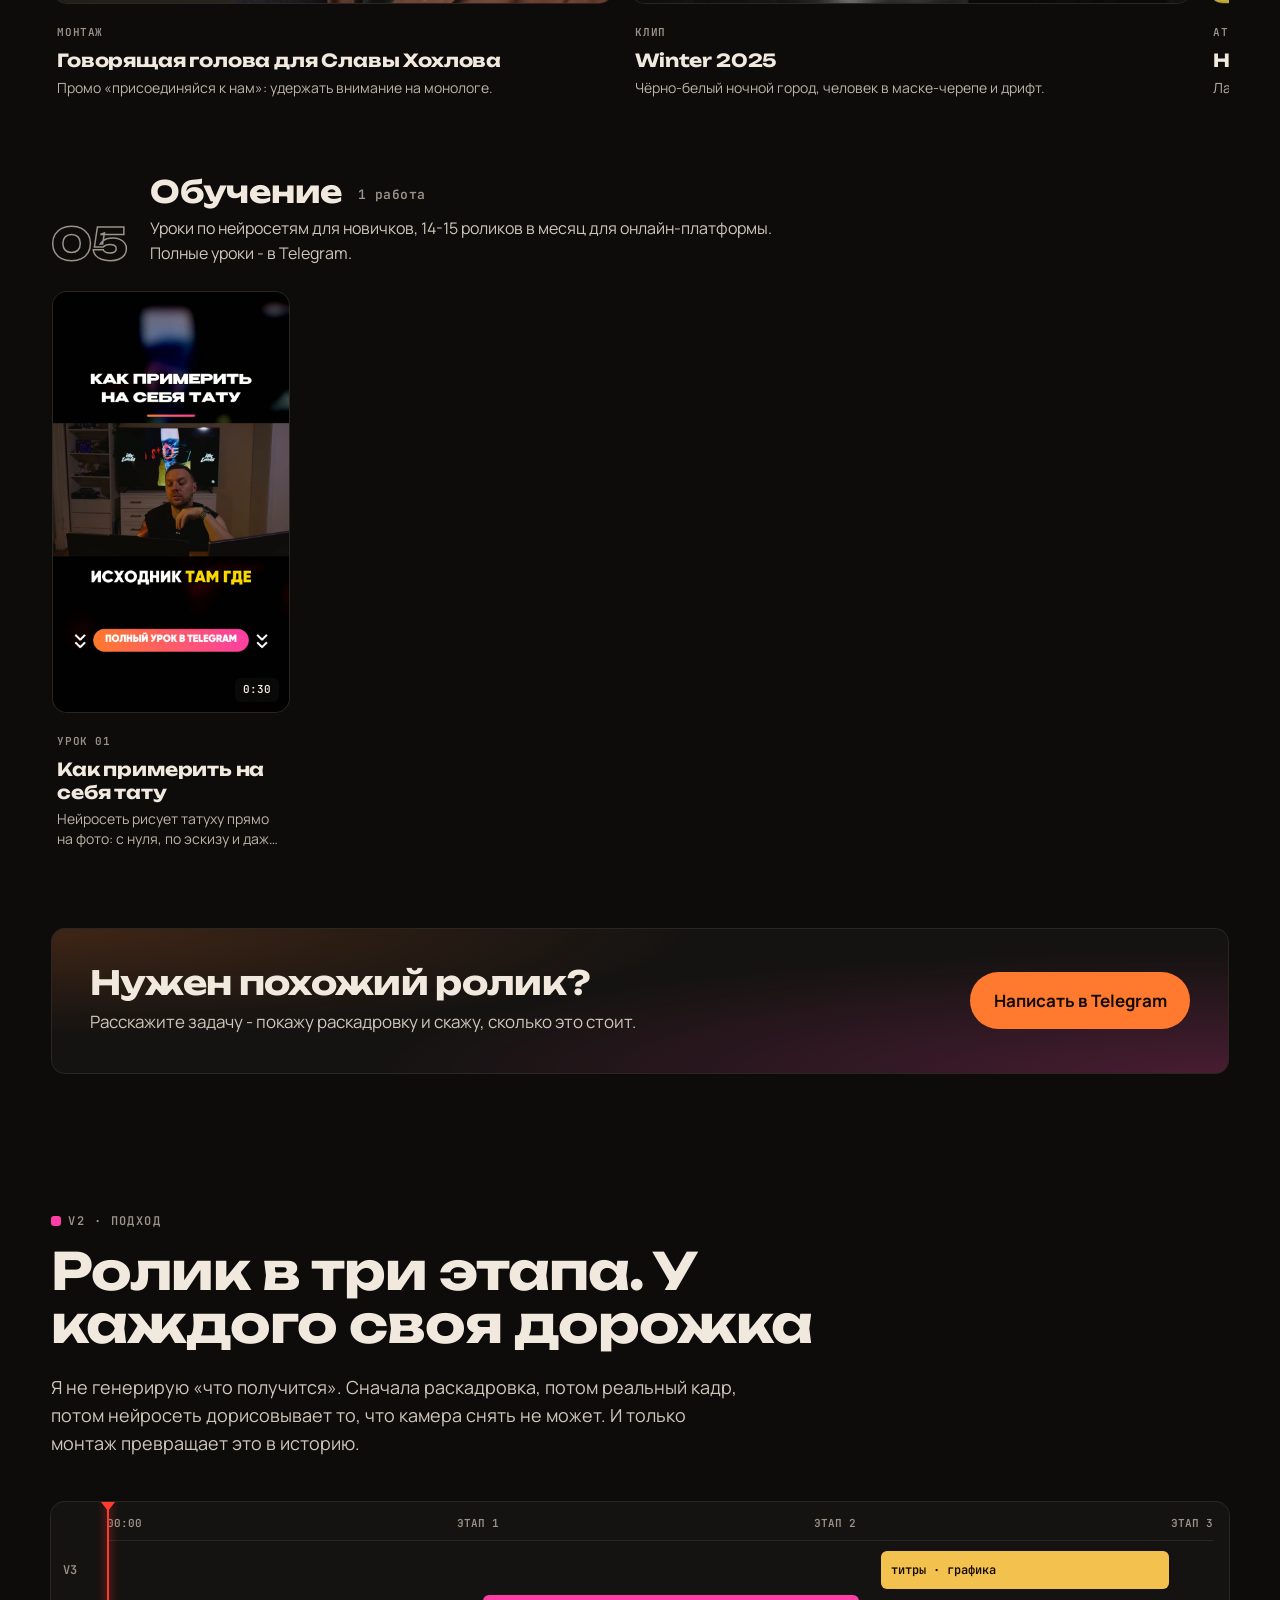
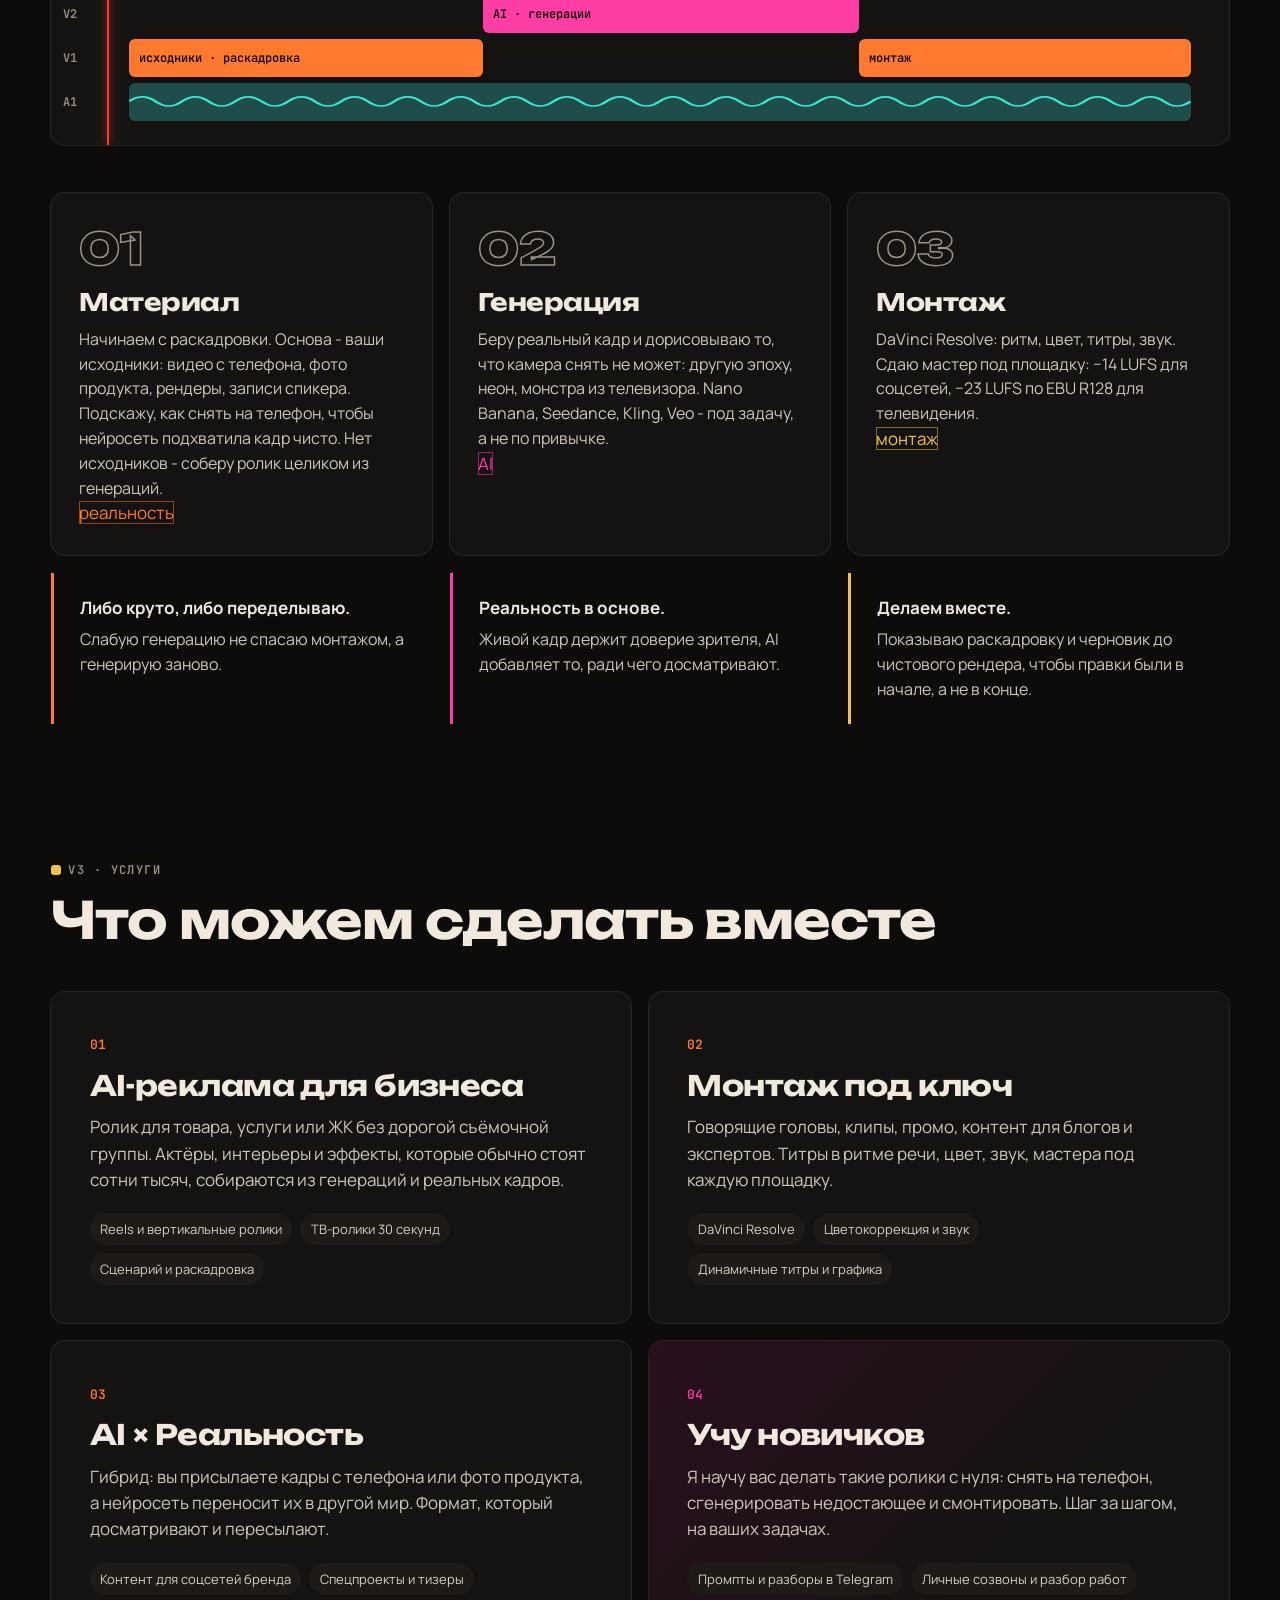
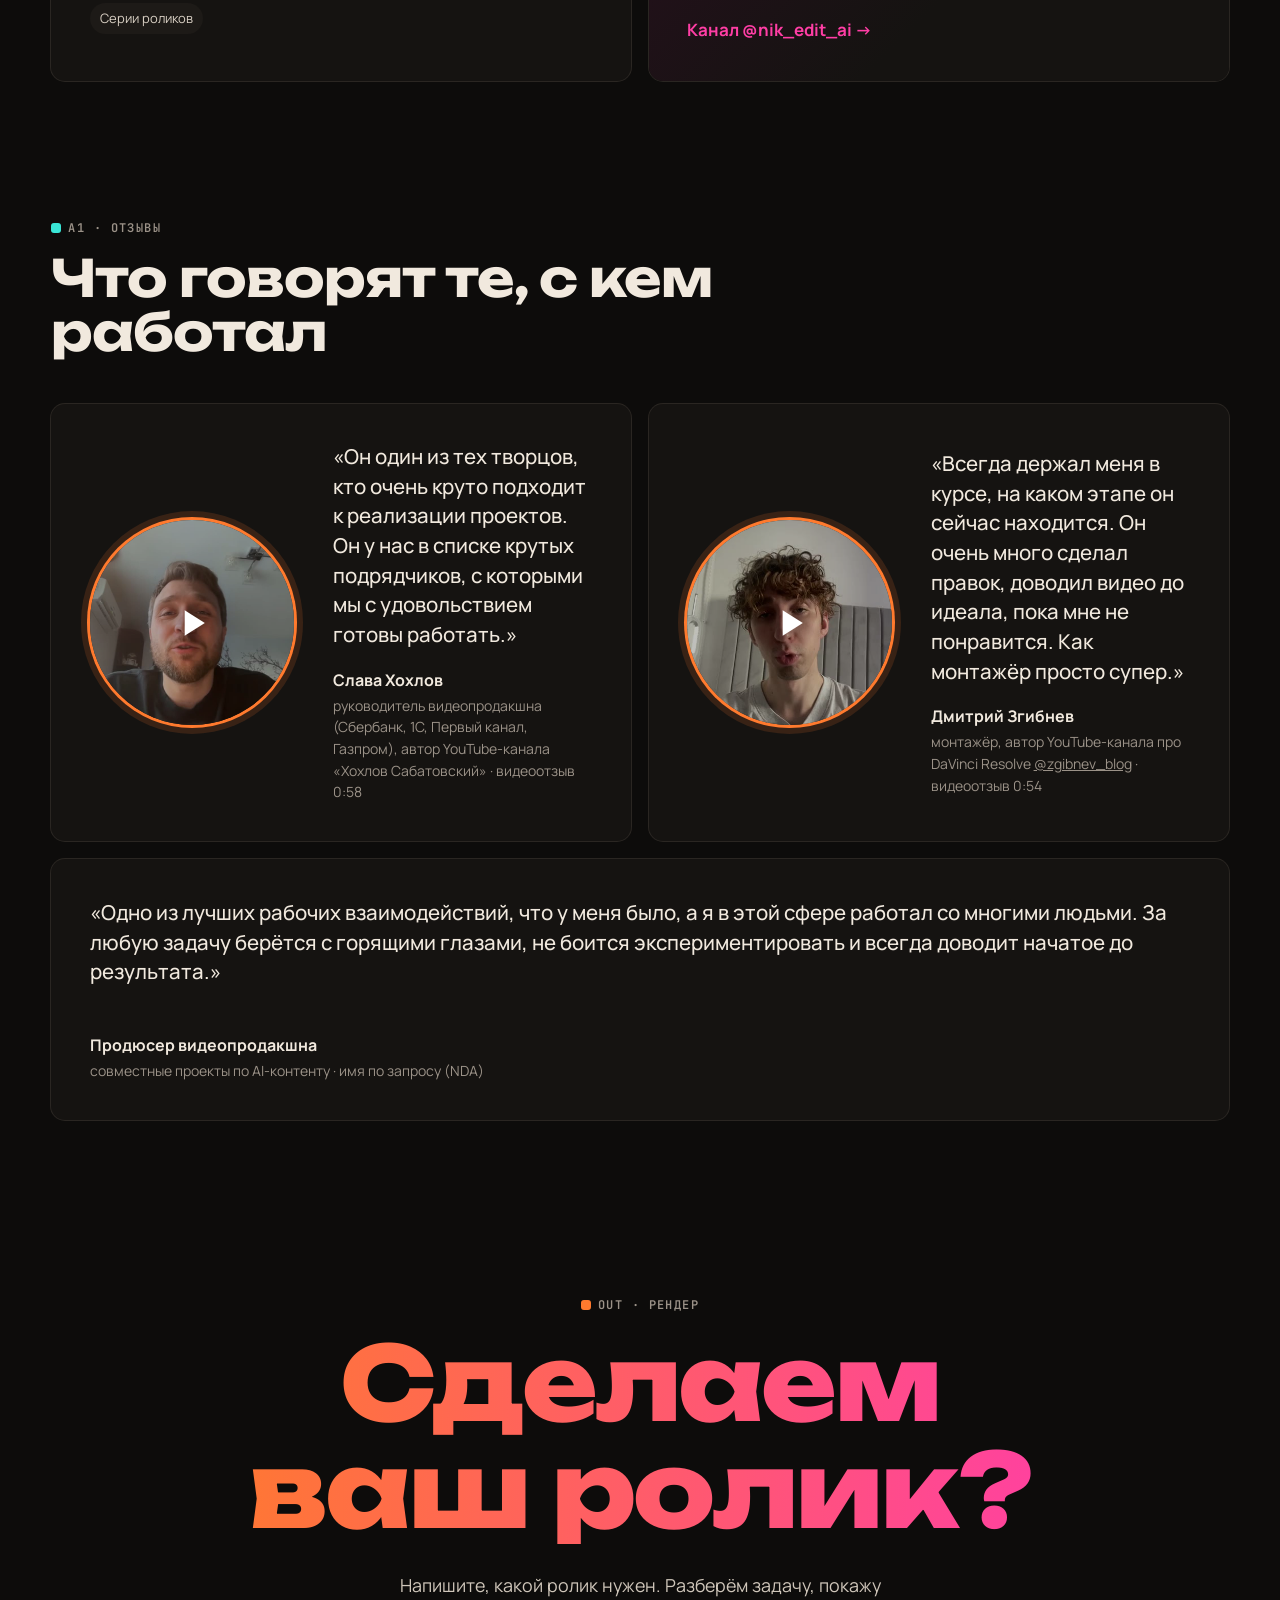
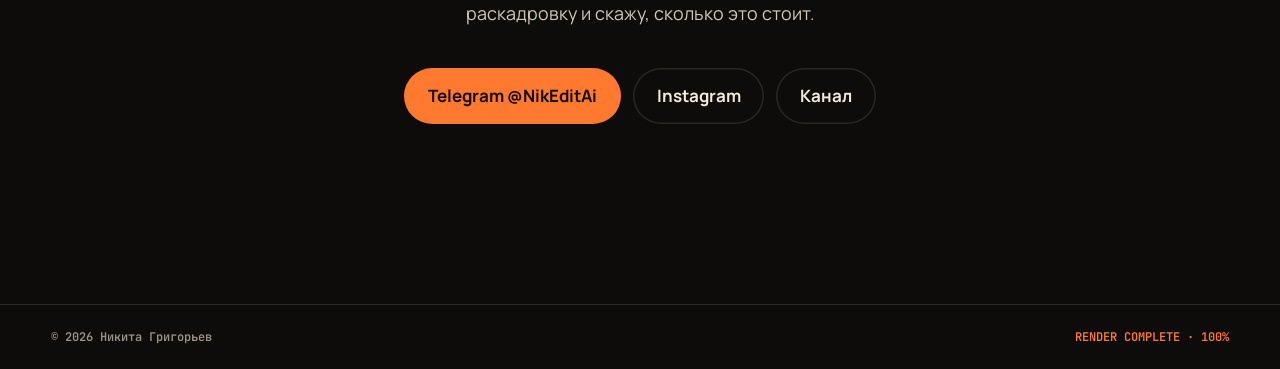
==== commit eb945c0e: "Работы по разделам: реклама, AI × Реальность, полностью AI, монтаж, обучение - ленты вместо общей се" ====
--- a/case.html
+++ b/case.html
@@ -15,7 +15,7 @@
 <link rel="preconnect" href="https://fonts.googleapis.com">
 <link rel="preconnect" href="https://fonts.gstatic.com" crossorigin>
 <link href="https://fonts.googleapis.com/css2?family=Unbounded:wght@500;700;800&family=Manrope:wght@400;500;600;700&family=JetBrains+Mono:wght@400;600&display=swap" rel="stylesheet">
-<link rel="stylesheet" href="style.css?v=8">
+<link rel="stylesheet" href="style.css?v=10">
 </head>
 <body>
 
@@ -128,7 +128,7 @@
   <span class="foot-tc">RENDER COMPLETE · 100%</span>
 </footer>
 
-<script src="works.js?v=8"></script>
-<script src="case.js?v=8"></script>
+<script src="works.js?v=10"></script>
+<script src="case.js?v=10"></script>
 </body>
 </html>
--- a/style.css
+++ b/style.css
@@ -392,3 +392,86 @@
 /* Кнопка «полный урок в Telegram» в плеере урока */
 .player-tg { margin: 4px 0 22px; background: linear-gradient(90deg, var(--real), var(--ai)); color: #fff; }
 .player-tg:hover { box-shadow: 0 10px 30px -10px var(--ai); }
+
+/* ---------- Работы v2: разделы с лентами ---------- */
+.cats { display: flex; flex-wrap: wrap; gap: 8px; margin: -12px 0 48px; }
+.cat {
+  display: inline-flex; align-items: center; gap: 10px; padding: .65em 1.1em; border-radius: 999px;
+  font-size: 15px; font-weight: 600; color: var(--text); text-decoration: none;
+  box-shadow: inset 0 0 0 1.5px var(--line); transition: box-shadow .2s, background .2s;
+}
+.cat span { font: 600 12px var(--mono); color: var(--muted); }
+.cat:hover { box-shadow: inset 0 0 0 1.5px var(--text); }
+
+.group { margin-bottom: 64px; opacity: 0; transform: translateY(20px); transition: opacity .7s, transform .7s; scroll-margin-top: 90px; }
+.group.in { opacity: 1; transform: none; }
+.group-head { display: grid; grid-template-columns: auto 1fr auto; align-items: end; gap: 6px 22px; margin-bottom: 22px; }
+.group-n { font: 800 44px/1 var(--display); color: transparent; -webkit-text-stroke: 1.5px var(--muted); }
+.group-title h3 { font-size: clamp(22px, 2.4vw, 32px); }
+.group-title h3 small { font: 600 13px var(--mono); color: var(--muted); letter-spacing: .04em; margin-left: 8px; vertical-align: middle; }
+.group-title p { color: #cfc6ba; margin-top: 8px; max-width: 680px; font-size: 16px; }
+.group-arrows { display: flex; gap: 8px; }
+.group-arrows[hidden] { display: none; }
+.arr { width: 46px; height: 46px; border-radius: 50%; display: grid; place-items: center; box-shadow: inset 0 0 0 1.5px var(--line); transition: background .2s, box-shadow .2s; }
+.arr svg { width: 20px; height: 20px; stroke: var(--text); stroke-width: 2; fill: none; }
+.arr:hover:not(:disabled) { background: var(--text); }
+.arr:hover:not(:disabled) svg { stroke: var(--bg); }
+.arr:disabled { opacity: .3; cursor: default; }
+
+.rail {
+  display: flex; gap: 18px; overflow-x: auto; scroll-snap-type: x mandatory; scroll-padding-left: 2px;
+  padding: 4px 2px 14px; scrollbar-width: thin; scrollbar-color: var(--line) transparent;
+}
+.rail::-webkit-scrollbar { height: 6px; }
+.rail::-webkit-scrollbar-thumb { background: var(--line); border-radius: 3px; }
+
+.wk { --h: 420px; flex: none; width: calc(var(--h) * 9 / 16); scroll-snap-align: start; cursor: pointer; outline: none; }
+.wk.h { width: calc(var(--h) * 16 / 9 * .75); }  /* горизонталь: та же высота, кадр чуть подрезан по бокам */
+.wk-media { position: relative; height: var(--h); border-radius: var(--radius); overflow: hidden; background: var(--bg-2); box-shadow: 0 0 0 1px var(--line); }
+.wk-media img, .wk-media video { position: absolute; inset: 0; width: 100%; height: 100%; object-fit: cover; transition: transform .8s cubic-bezier(.2,.7,.2,1), opacity .4s; }
+.wk-media video { opacity: 0; }
+.wk.playing .wk-media video { opacity: 1; }
+.wk:hover .wk-media img, .wk:hover .wk-media video { transform: scale(1.04); }
+.wk:focus-visible .wk-media { box-shadow: 0 0 0 2px var(--real); }
+.wk-dur, .wk-badge { position: absolute; z-index: 2; font: 600 11px/1 var(--mono); padding: .6em .75em; border-radius: 6px; }
+.wk-dur { right: 10px; bottom: 10px; background: rgba(13,12,11,.75); color: var(--text); }
+.wk-badge { left: 10px; top: 10px; background: var(--ai); color: #fff; letter-spacing: .05em; text-transform: uppercase; font-size: 10px; }
+.wk-play {
+  position: absolute; z-index: 2; left: 50%; top: 50%; width: 58px; height: 58px; margin: -29px 0 0 -29px; border-radius: 50%;
+  display: grid; place-items: center; background: rgba(13,12,11,.55); backdrop-filter: blur(6px);
+  opacity: 0; transform: scale(.85); transition: opacity .25s, transform .25s;
+}
+.wk-play svg { width: 24px; height: 24px; fill: #fff; margin-left: 3px; }
+.wk:hover .wk-play, .wk:focus-visible .wk-play { opacity: 1; transform: none; }
+.wk-info { padding: 14px 4px 0; }
+.wk-tag { font: 600 11px var(--mono); letter-spacing: .06em; text-transform: uppercase; color: var(--muted); }
+.wk-info h4 { font: 700 18px/1.25 var(--display); letter-spacing: -.01em; margin-top: 6px; }
+.wk-info p { font-size: 14px; line-height: 1.45; color: #bdb4a8; margin-top: 6px;
+  display: -webkit-box; -webkit-line-clamp: 2; -webkit-box-orient: vertical; overflow: hidden; }
+.wk-case { display: inline-block; margin-top: 10px; font-size: 14px; font-weight: 700; color: var(--ai); text-decoration: none; }
+.wk-case:hover { text-decoration: underline; }
+
+.works-cta {
+  display: flex; align-items: center; justify-content: space-between; gap: 24px; flex-wrap: wrap;
+  padding: clamp(24px, 3vw, 40px); border-radius: var(--radius);
+  background: radial-gradient(120% 140% at 100% 100%, rgba(255,62,165,.22), transparent 60%),
+              radial-gradient(90% 120% at 0% 0%, rgba(255,122,46,.18), transparent 60%), var(--bg-2);
+  box-shadow: inset 0 0 0 1px var(--line);
+}
+.works-cta h3 { font-size: clamp(22px, 2.6vw, 34px); }
+.works-cta p { color: #cfc6ba; margin-top: 8px; }
+
+@media (max-width: 860px) {
+  .wk { --h: 340px; }
+  .group-head { grid-template-columns: auto 1fr; }
+  .group-arrows { display: none; }
+  .group-n { font-size: 34px; }
+  .rail { margin: 0 calc(var(--gut) * -1); padding-left: var(--gut); padding-right: var(--gut); scroll-padding-left: var(--gut); }
+}
+@media (max-width: 560px) {
+  .wk { --h: 300px; }
+  .cats { margin-bottom: 36px; }
+  .cat { font-size: 14px; }
+  .wk-info h4 { font-size: 16px; }
+}
+@media (prefers-reduced-motion: reduce) { .group { opacity: 1; transform: none; } }
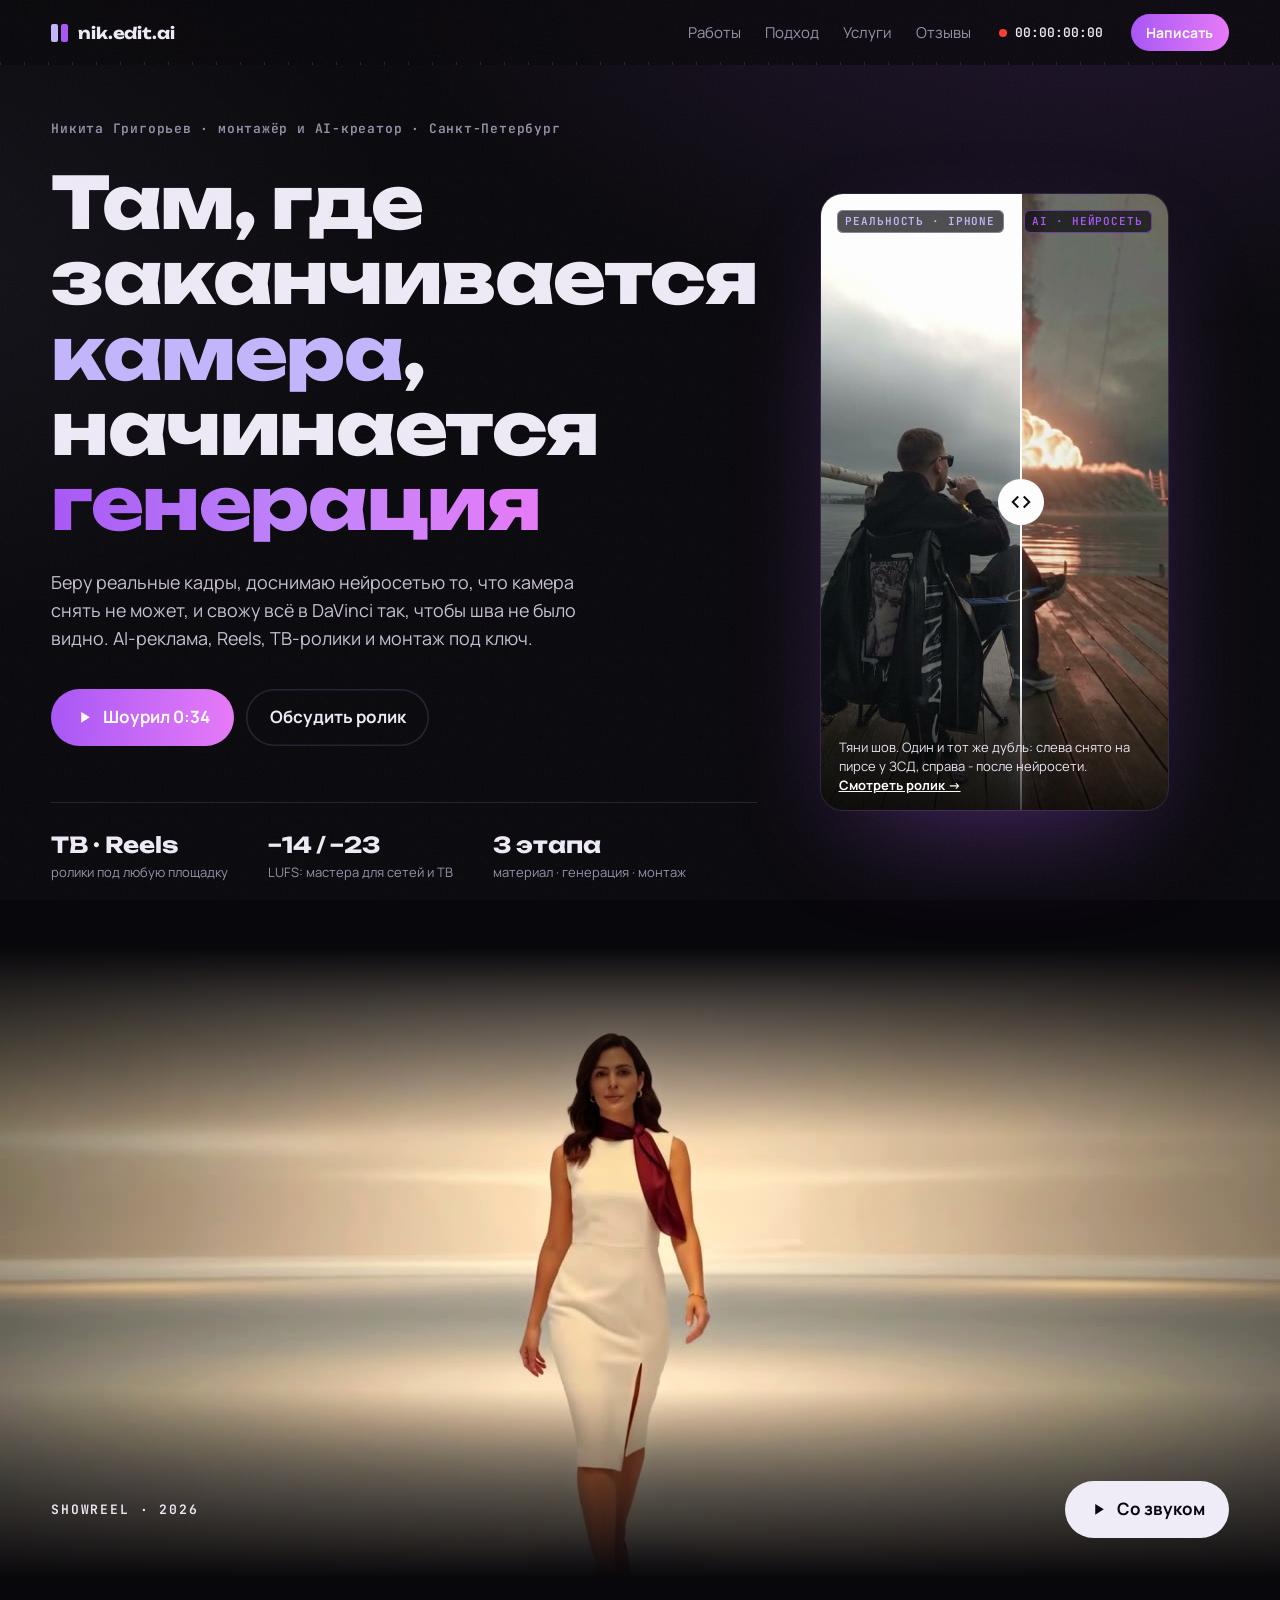
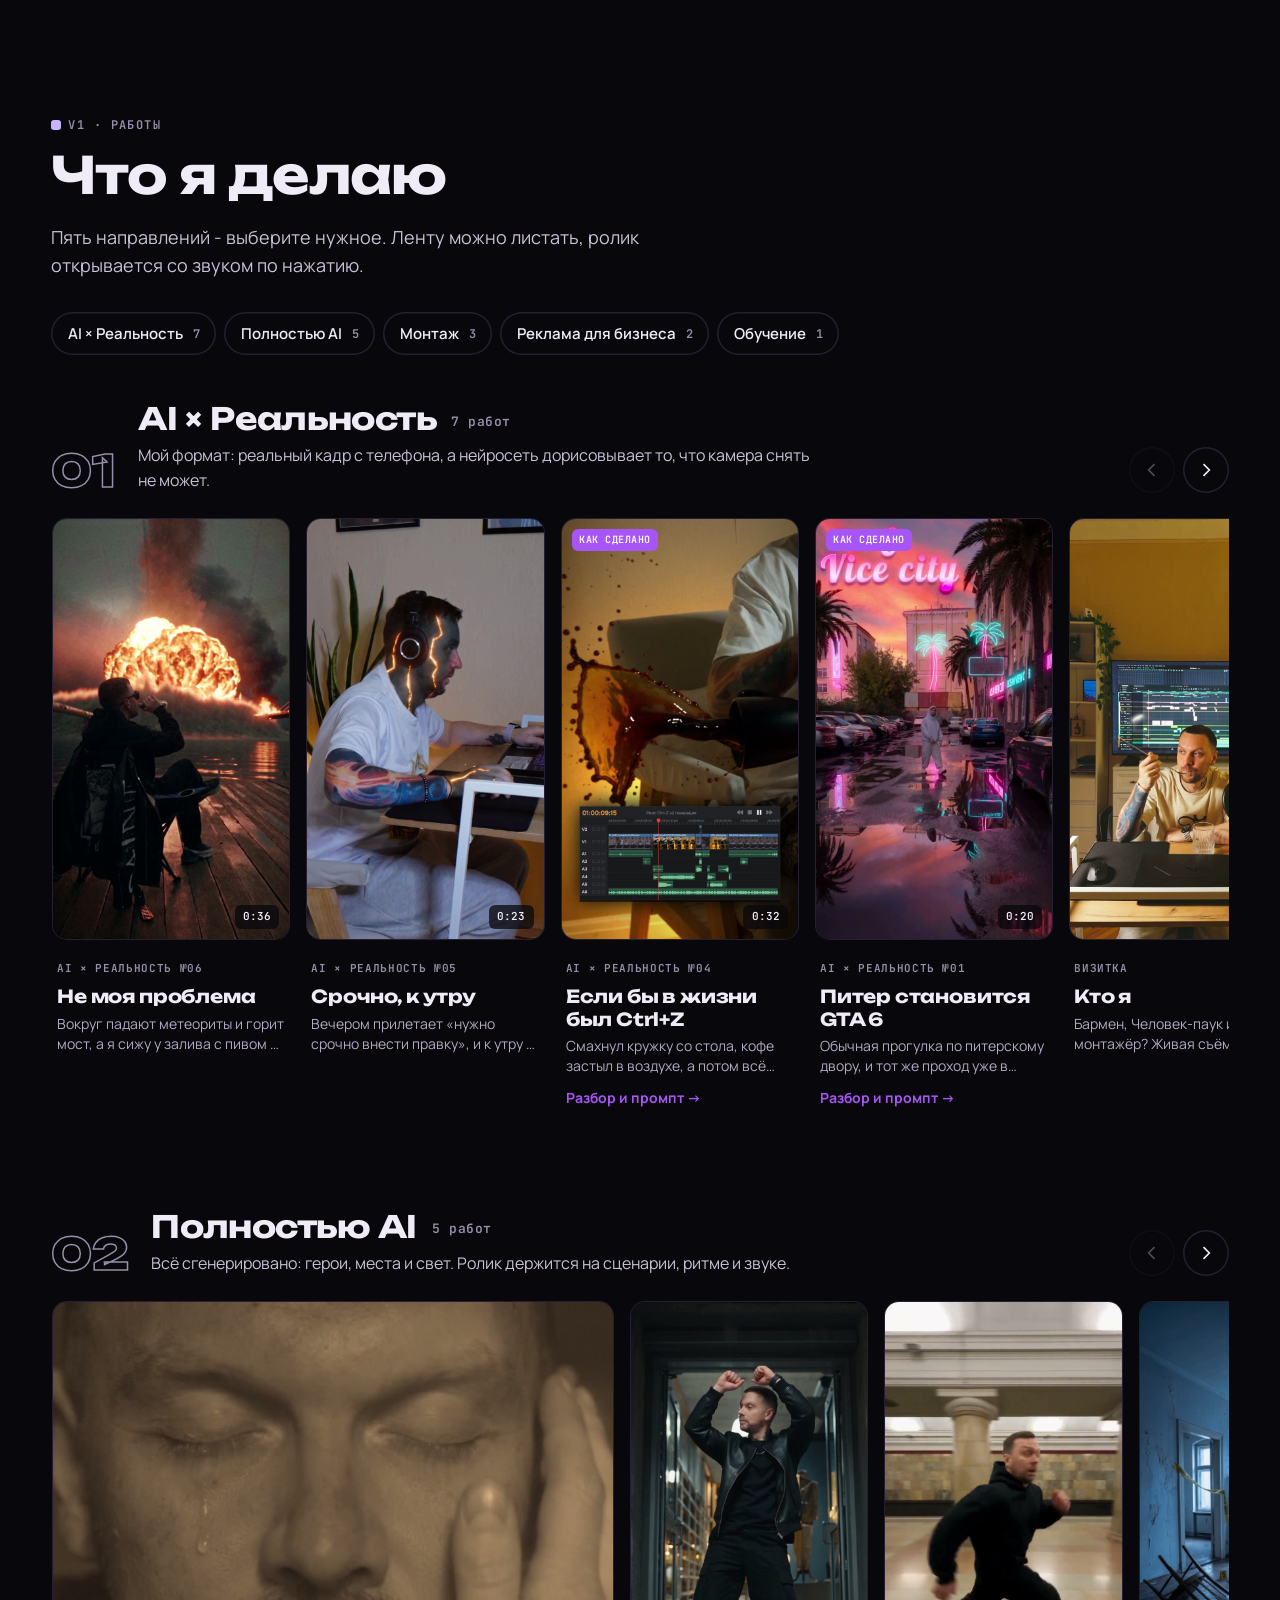
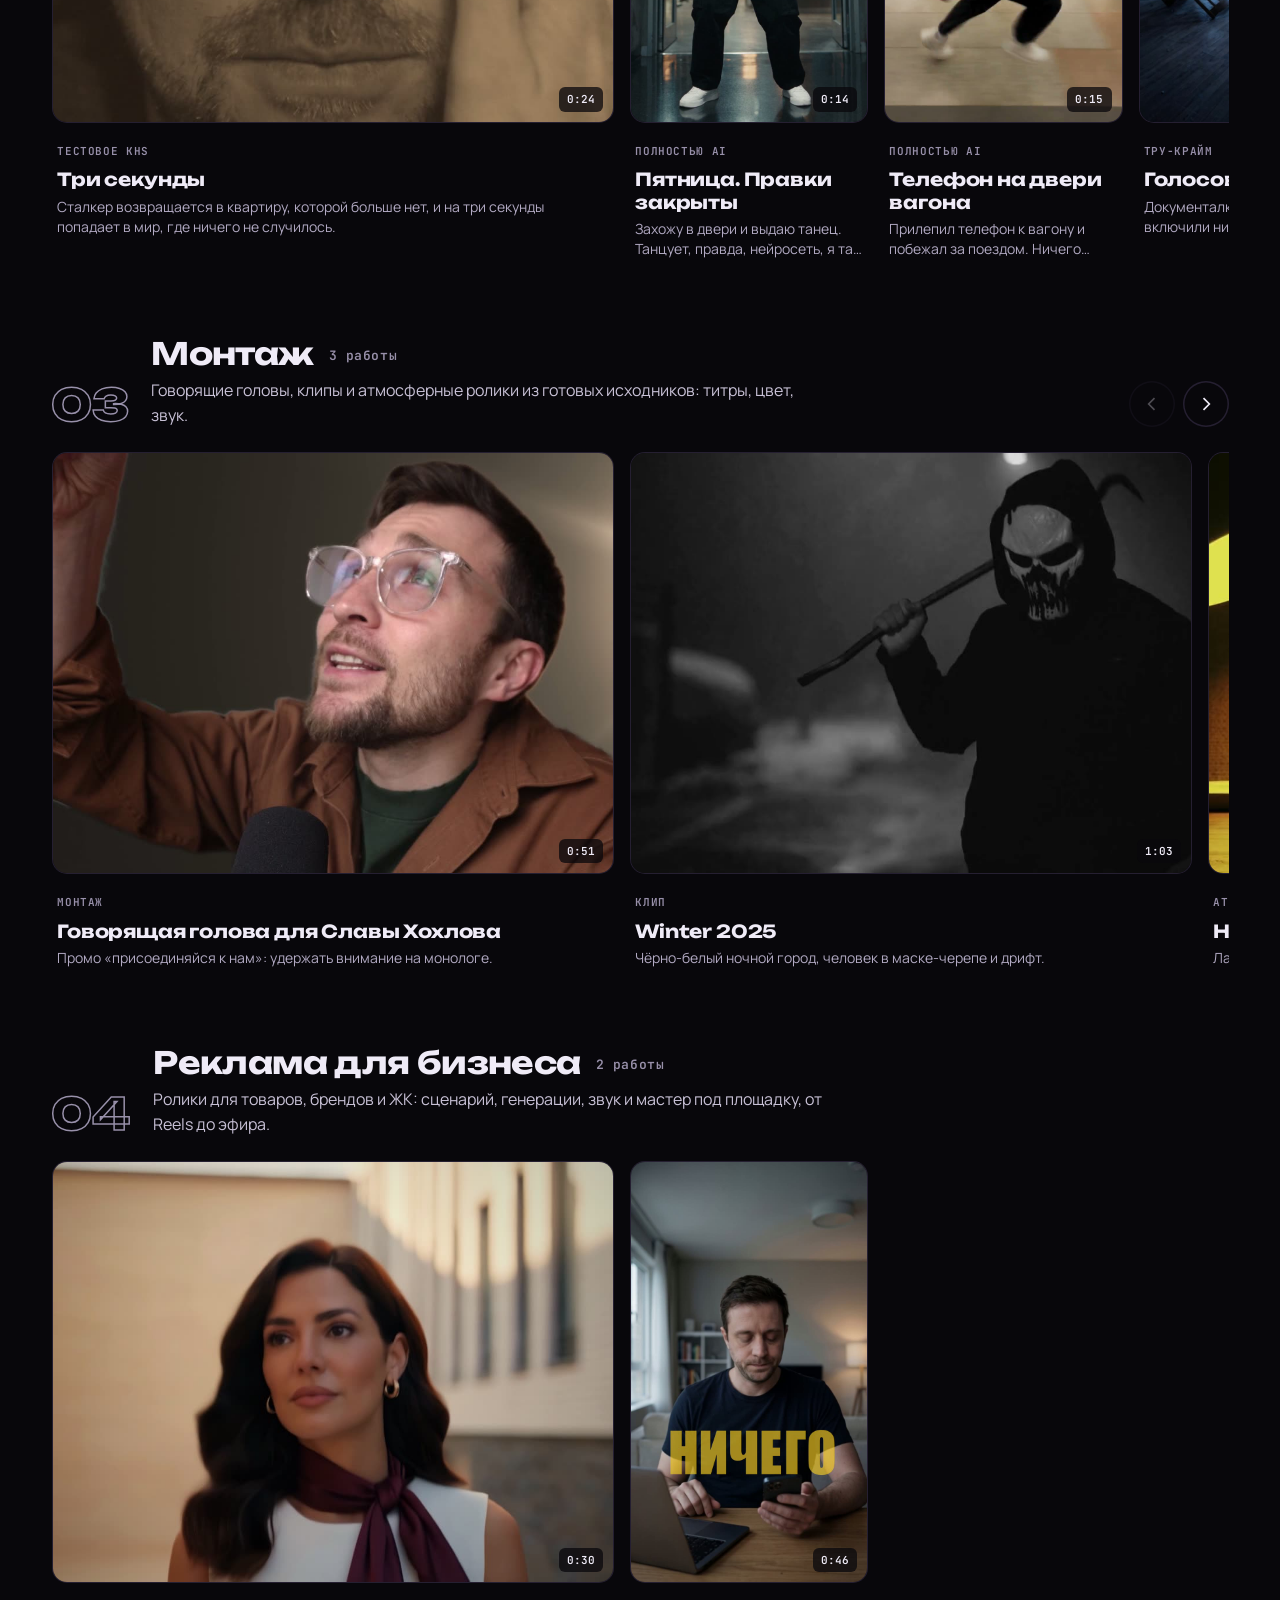
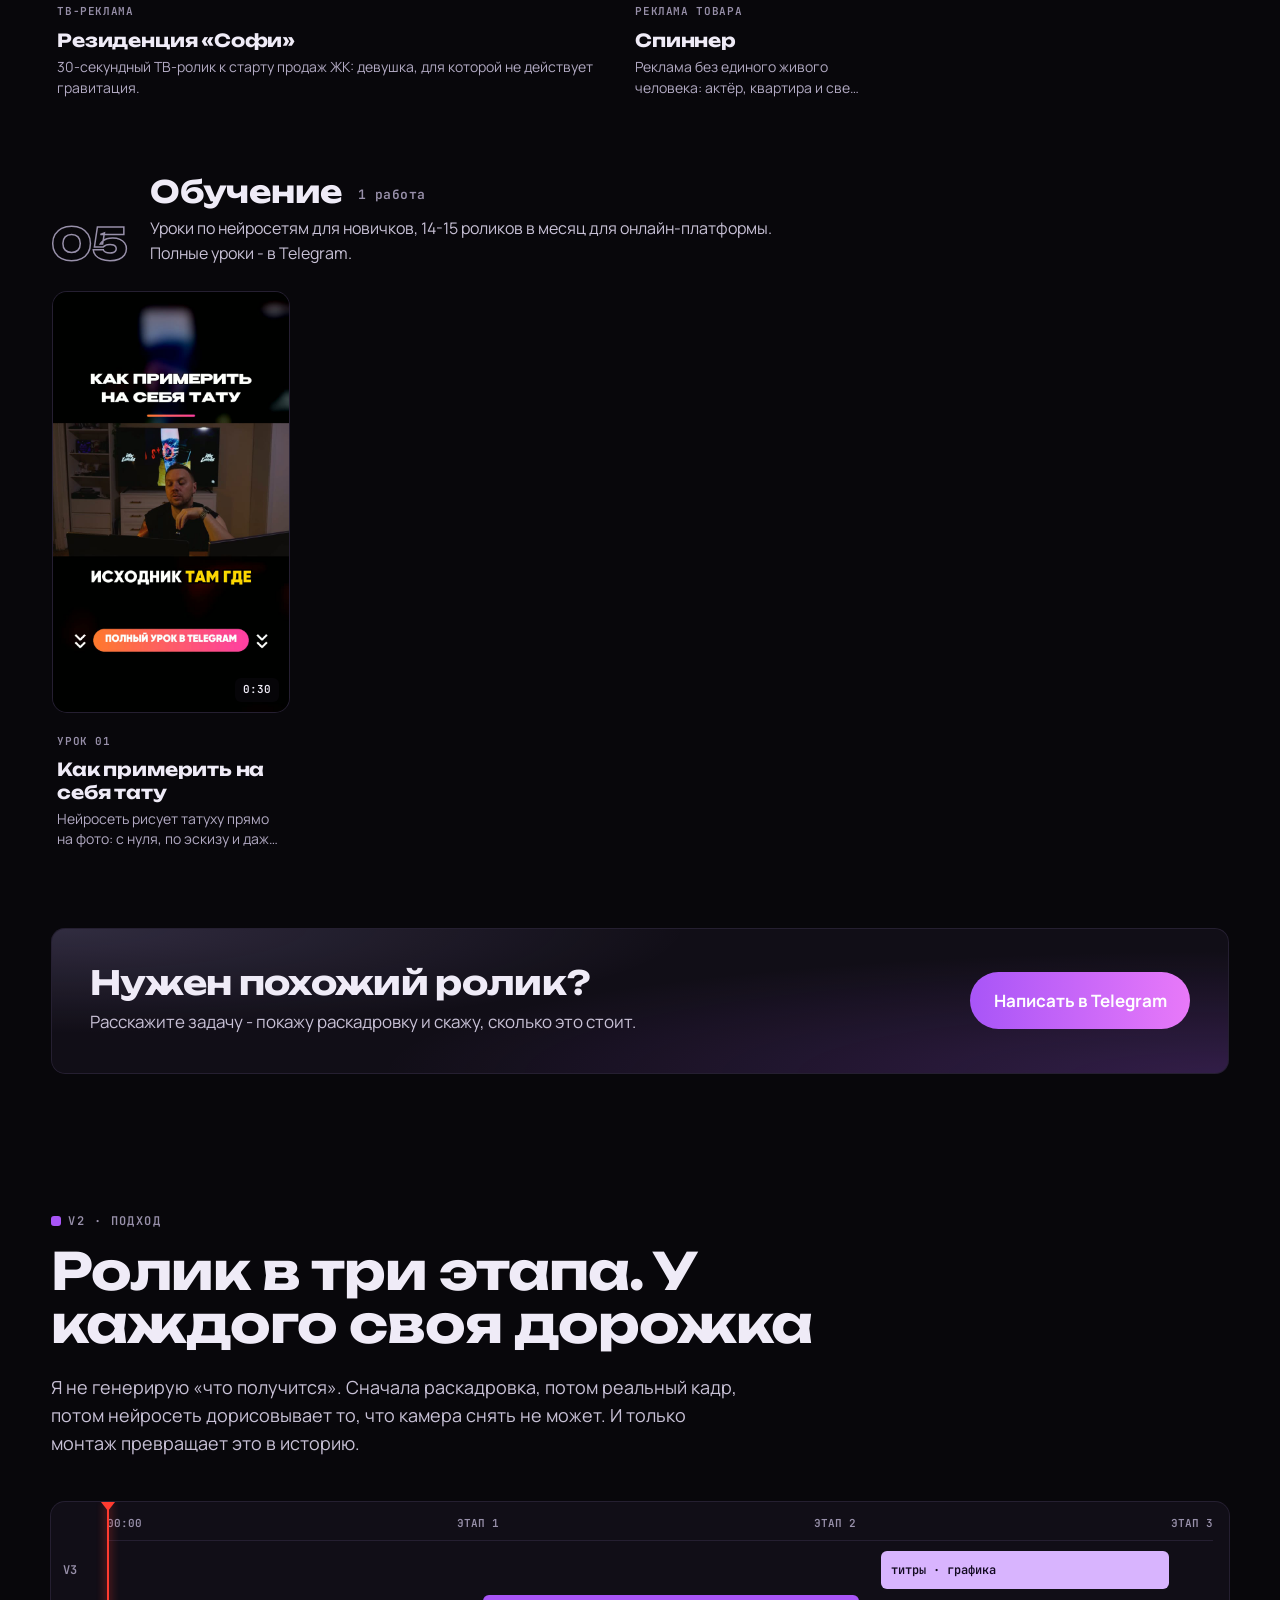
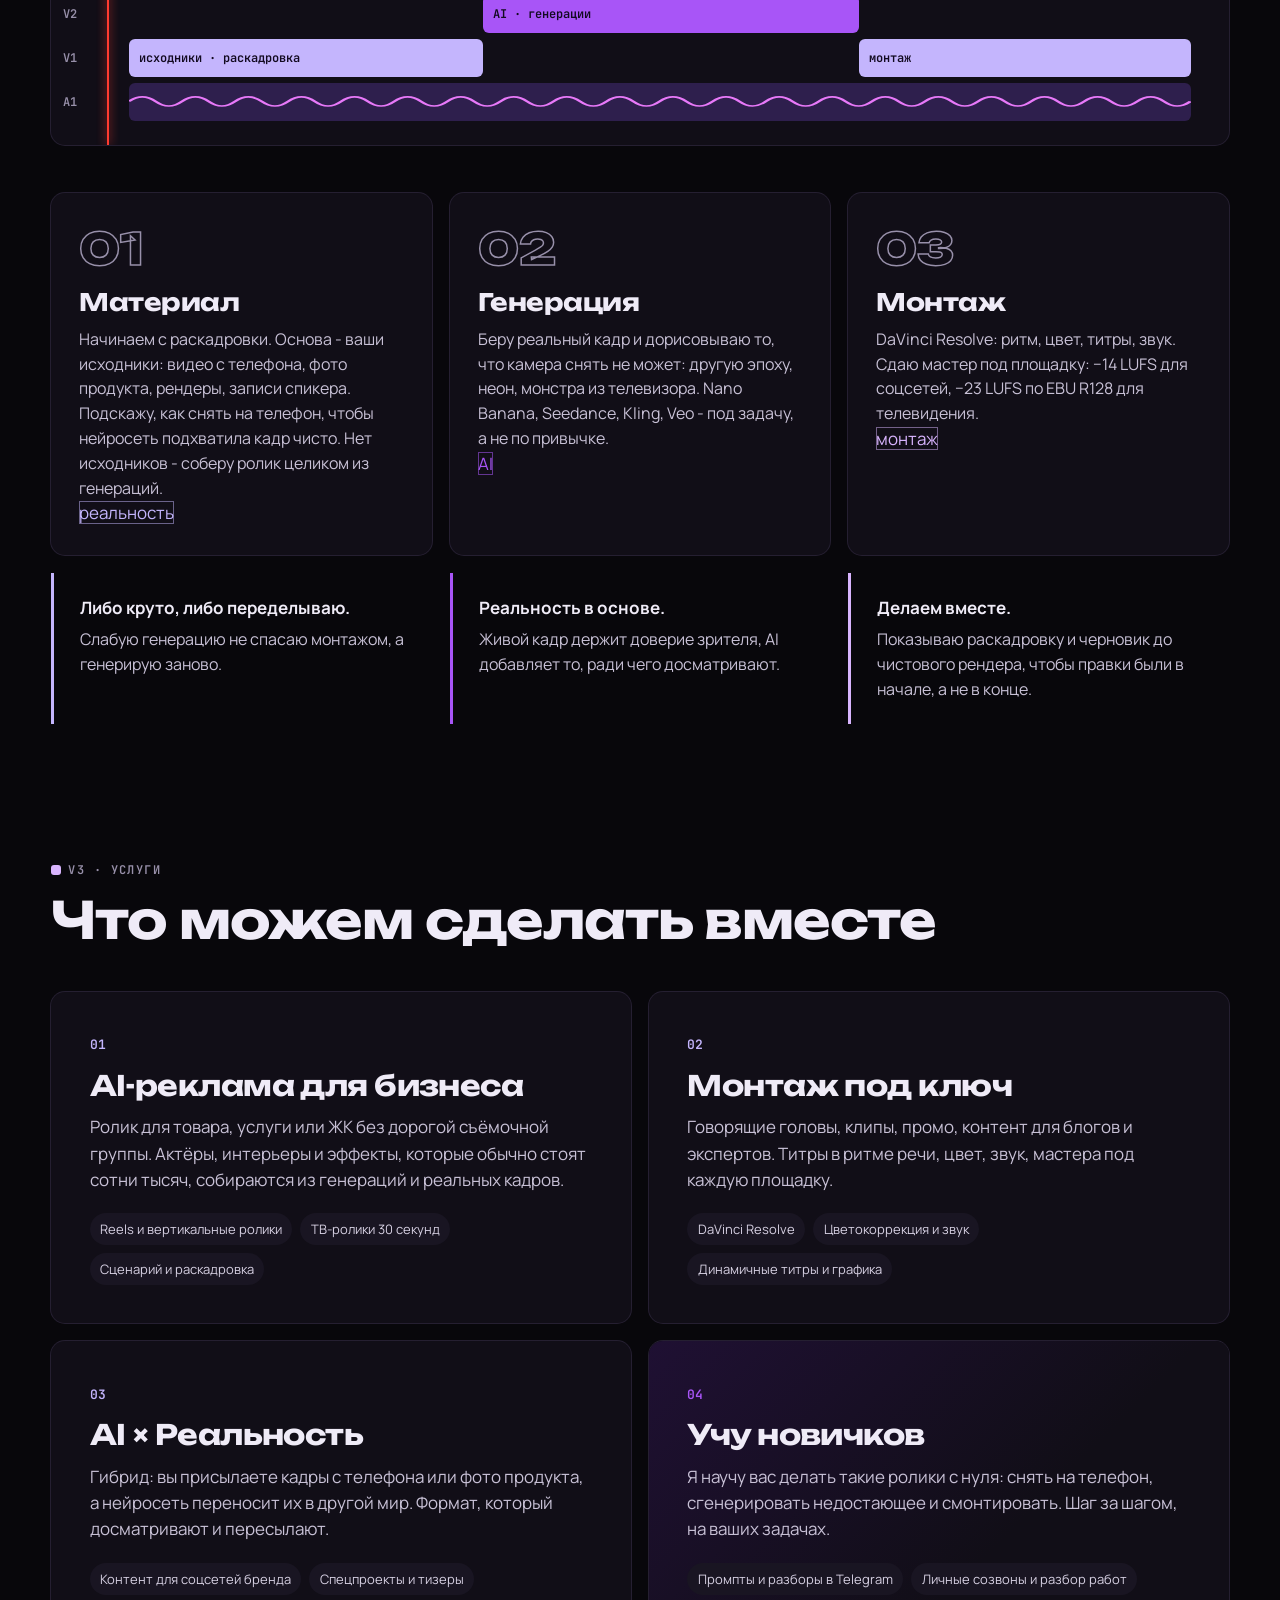
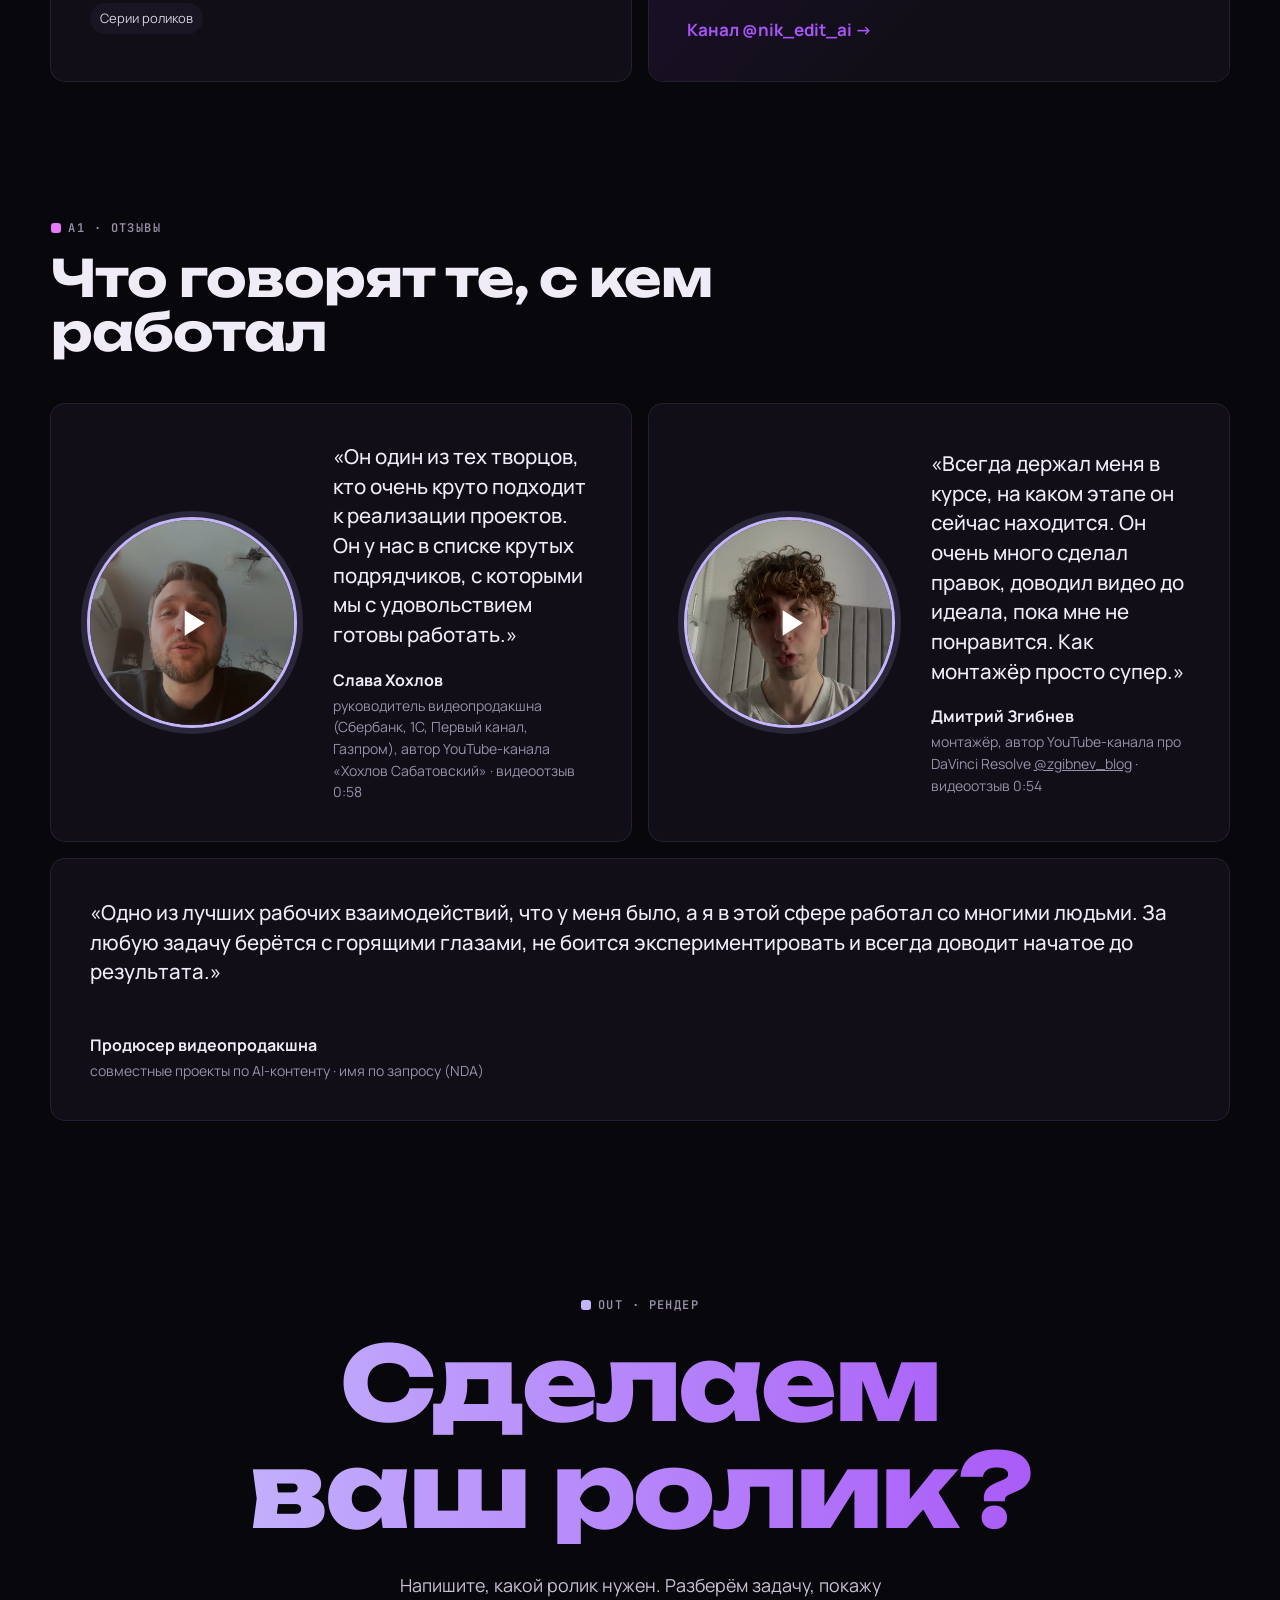
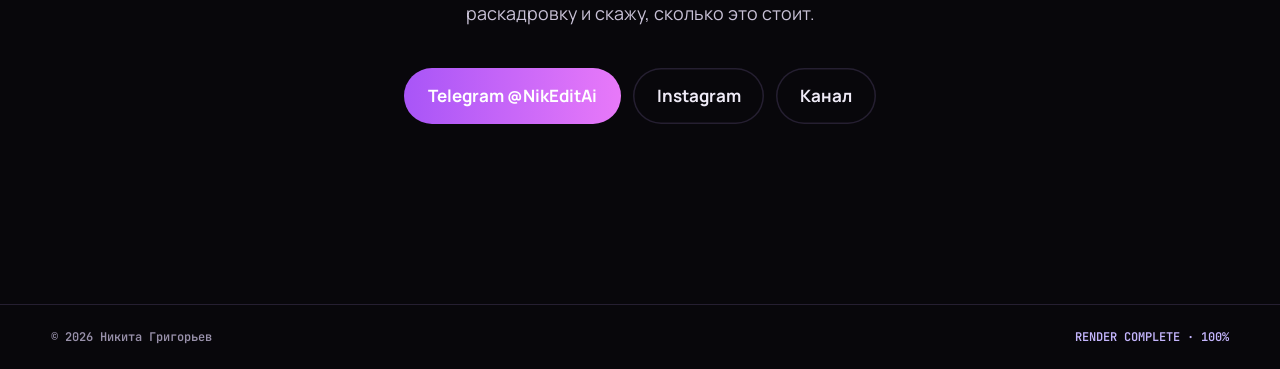
==== commit f6f8b54b: "Первый экран: шторка на видео «Не моя проблема»; реклама ниже; палитра чёрный + фиолетовый" ====
--- a/case.html
+++ b/case.html
@@ -10,12 +10,12 @@
 <meta property="og:image" content="https://nik-edit-ai.github.io/media/og.jpg">
 <meta property="og:type" content="article">
 <meta name="twitter:card" content="summary_large_image">
-<meta name="theme-color" content="#0d0c0b">
-<link rel="icon" href="data:image/svg+xml,%3Csvg xmlns='http://www.w3.org/2000/svg' viewBox='0 0 32 32'%3E%3Crect width='32' height='32' rx='7' fill='%230d0c0b'/%3E%3Crect x='7' y='8' width='8' height='16' rx='2' fill='%23ff7a2e'/%3E%3Crect x='17' y='8' width='8' height='16' rx='2' fill='%23ff3ea5'/%3E%3C/svg%3E">
+<meta name="theme-color" content="#08070b">
+<link rel="icon" href="data:image/svg+xml,%3Csvg xmlns='http://www.w3.org/2000/svg' viewBox='0 0 32 32'%3E%3Crect width='32' height='32' rx='7' fill='%2308070b'/%3E%3Crect x='7' y='8' width='8' height='16' rx='2' fill='%23c4b5fd'/%3E%3Crect x='17' y='8' width='8' height='16' rx='2' fill='%23a855f7'/%3E%3C/svg%3E">
 <link rel="preconnect" href="https://fonts.googleapis.com">
 <link rel="preconnect" href="https://fonts.gstatic.com" crossorigin>
 <link href="https://fonts.googleapis.com/css2?family=Unbounded:wght@500;700;800&family=Manrope:wght@400;500;600;700&family=JetBrains+Mono:wght@400;600&display=swap" rel="stylesheet">
-<link rel="stylesheet" href="style.css?v=10">
+<link rel="stylesheet" href="style.css?v=11">
 </head>
 <body>
 
@@ -128,7 +128,7 @@
   <span class="foot-tc">RENDER COMPLETE · 100%</span>
 </footer>
 
-<script src="works.js?v=10"></script>
-<script src="case.js?v=10"></script>
+<script src="works.js?v=11"></script>
+<script src="case.js?v=11"></script>
 </body>
 </html>
--- a/style.css
+++ b/style.css
@@ -1,15 +1,15 @@
 :root {
   color-scheme: dark;
-  --bg: #0d0c0b;
-  --bg-2: #151311;
-  --bg-3: #1d1a17;
-  --line: #2a2622;
-  --text: #f1e9de;
-  --muted: #9b9288;
-  --real: #ff7a2e;      /* реальность: тёплый киношный оранжевый */
-  --ai: #ff3ea5;        /* AI: неон из Vice City */
-  --ai-2: #39e6d6;
-  --edit: #f2c14e;      /* монтаж: жёлтый маркер Resolve */
+  --bg: #08070b;
+  --bg-2: #110e17;
+  --bg-3: #191522;
+  --line: #251f31;
+  --text: #efebf7;
+  --muted: #9890aa;
+  --real: #c4b5fd;      /* реальность: светлый лиловый */
+  --ai: #a855f7;        /* AI: неоновый фиолетовый */
+  --ai-2: #e879f9;
+  --edit: #d8b4fe;      /* монтаж: мягкий сиреневый */
   --radius: 14px;
   --gut: clamp(16px, 4vw, 56px);
   --display: "Unbounded", system-ui, sans-serif;
@@ -39,10 +39,10 @@
 .btn {
   display: inline-flex; align-items: center; gap: .55em;
   padding: .9em 1.4em; border-radius: 999px;
-  background: var(--real); color: #140a04; font-weight: 700; text-decoration: none;
+  background: linear-gradient(90deg, var(--ai), var(--ai-2)); color: #fff; font-weight: 700; text-decoration: none;
   transition: transform .2s, box-shadow .2s, background .2s;
 }
-.btn:hover { transform: translateY(-2px); box-shadow: 0 10px 30px -10px var(--real); }
+.btn:hover { transform: translateY(-2px); box-shadow: 0 12px 34px -10px var(--ai); }
 .btn svg { width: 1.1em; height: 1.1em; fill: currentColor; }
 .btn-ghost { background: transparent; color: var(--text); box-shadow: inset 0 0 0 1.5px var(--line); }
 .btn-ghost:hover { box-shadow: inset 0 0 0 1.5px var(--text); }
@@ -51,11 +51,11 @@
 
 .tag {
   display: inline-block; font: 600 11px/1 var(--mono); letter-spacing: .08em; text-transform: uppercase;
-  padding: .55em .8em; border-radius: 6px; background: rgba(13,12,11,.72); backdrop-filter: blur(6px);
-}
-.tag-real { color: var(--real); box-shadow: inset 0 0 0 1px rgba(255,122,46,.5); }
-.tag-ai { color: var(--ai); box-shadow: inset 0 0 0 1px rgba(255,62,165,.55); }
-.tag-edit { color: var(--edit); box-shadow: inset 0 0 0 1px rgba(242,193,78,.5); }
+  padding: .55em .8em; border-radius: 6px; background: rgba(8,7,11,.72); backdrop-filter: blur(6px);
+}
+.tag-real { color: var(--real); box-shadow: inset 0 0 0 1px rgba(196,181,253,.5); }
+.tag-ai { color: var(--ai); box-shadow: inset 0 0 0 1px rgba(168,85,247,.55); }
+.tag-edit { color: var(--edit); box-shadow: inset 0 0 0 1px rgba(216,180,254,.5); }
 
 .track-label {
   display: flex; align-items: center; gap: .6em;
@@ -73,7 +73,7 @@
   position: fixed; inset: 0 0 auto; z-index: 50;
   display: flex; align-items: center; gap: 28px;
   padding: 14px var(--gut);
-  background: rgba(13,12,11,.78); backdrop-filter: blur(14px);
+  background: rgba(8,7,11,.78); backdrop-filter: blur(14px);
 }
 .logo { display: flex; align-items: center; gap: 10px; font: 700 16px var(--display); text-decoration: none; letter-spacing: -.01em; }
 .logo-mark { display: flex; gap: 3px; }
@@ -101,10 +101,10 @@
 .hero h1 { font-size: clamp(38px, 5.6vw, 84px); font-weight: 800; }
 .w-real { color: var(--real); }
 .w-ai {
-  background: linear-gradient(90deg, var(--ai), #ff7ad0 50%, var(--ai-2));
+  background: linear-gradient(90deg, var(--ai), #c084fc 50%, var(--ai-2));
   -webkit-background-clip: text; background-clip: text; color: transparent;
 }
-.lead { font-size: clamp(17px, 1.4vw, 20px); color: #cfc6ba; max-width: 560px; margin-top: 28px; }
+.lead { font-size: clamp(17px, 1.4vw, 20px); color: #c8c1d6; max-width: 560px; margin-top: 28px; }
 .hero-cta { display: flex; flex-wrap: wrap; gap: 12px; margin-top: 36px; }
 .hero-facts { list-style: none; display: flex; flex-wrap: wrap; gap: 14px 40px; margin-top: 56px; padding-top: 28px; border-top: 1px solid var(--line); }
 .hero-facts b { display: block; font: 700 22px var(--display); }
@@ -114,7 +114,7 @@
 .seam {
   position: relative; aspect-ratio: 9 / 16; max-height: 78vh; width: 100%; justify-self: center;
   border-radius: 22px; overflow: hidden; user-select: none; touch-action: pan-y;
-  box-shadow: 0 40px 120px -40px rgba(255,62,165,.45), 0 0 0 1px var(--line);
+  box-shadow: 0 40px 120px -40px rgba(168,85,247,.45), 0 0 0 1px var(--line);
   --pos: 50%;
 }
 .seam img { position: absolute; inset: 0; width: 100%; height: 100%; object-fit: cover; }
@@ -130,7 +130,7 @@
 .seam-range { position: absolute; inset: 0; width: 100%; height: 100%; opacity: 0; cursor: ew-resize; margin: 0; }
 .seam figcaption {
   position: absolute; left: 0; right: 0; bottom: 0; padding: 60px 18px 16px;
-  font-size: 13px; line-height: 1.45; color: #e9e1d6;
+  font-size: 13px; line-height: 1.45; color: #ebe6f4;
   background: linear-gradient(transparent, rgba(0,0,0,.75)); pointer-events: none;
 }
 .seam figcaption a { color: #fff; font-weight: 700; pointer-events: auto; position: relative; z-index: 2; }
@@ -151,7 +151,7 @@
 .section { padding: clamp(80px, 11vw, 150px) var(--gut) 0; max-width: 1440px; margin: 0 auto; }
 .sec-head { max-width: 900px; margin-bottom: 44px; }
 .sec-head h2 { font-size: clamp(30px, 4vw, 56px); }
-.sec-sub { color: #cfc6ba; margin-top: 22px; max-width: 700px; font-size: 18px; }
+.sec-sub { color: #c8c1d6; margin-top: 22px; max-width: 700px; font-size: 18px; }
 
 /* ---------- Фильтры и сетка работ ---------- */
 .filters { display: flex; flex-wrap: wrap; gap: 8px; margin-bottom: 32px; }
@@ -177,10 +177,10 @@
 .card:hover img, .card:hover video { transform: scale(1.04); }
 .card::after { content: ""; position: absolute; inset: 0; background: linear-gradient(180deg, transparent 45%, rgba(0,0,0,.85)); z-index: 1; }
 .card-top { position: absolute; top: 12px; left: 12px; right: 12px; z-index: 2; display: flex; justify-content: space-between; gap: 8px; }
-.card-dur { font: 600 11px var(--mono); padding: .55em .7em; border-radius: 6px; background: rgba(13,12,11,.72); }
+.card-dur { font: 600 11px var(--mono); padding: .55em .7em; border-radius: 6px; background: rgba(8,7,11,.72); }
 .card-body { position: absolute; left: 0; right: 0; bottom: 0; z-index: 2; padding: 18px; }
 .card-body h3 { font-size: clamp(17px, 1.5vw, 22px); }
-.card-body p { font-size: 14px; line-height: 1.45; color: #d8cfc3; margin-top: 8px; max-height: 0; opacity: 0; overflow: hidden; transition: max-height .4s, opacity .4s; }
+.card-body p { font-size: 14px; line-height: 1.45; color: #d6d0e2; margin-top: 8px; max-height: 0; opacity: 0; overflow: hidden; transition: max-height .4s, opacity .4s; }
 .card:hover .card-body p, .card:focus-visible .card-body p { max-height: 90px; opacity: 1; }
 .card:focus-visible { outline: 2px solid var(--real); outline-offset: 3px; }
 /* горизонтальные карточки: высота как у вертикальной в том же ряду */
@@ -191,13 +191,13 @@
   aspect-ratio: auto; min-height: 280px; text-decoration: none;
   display: flex; flex-direction: column; justify-content: space-between; align-items: flex-start; gap: 20px;
   padding: clamp(20px, 3vw, 40px);
-  background: radial-gradient(120% 90% at 100% 100%, rgba(255,62,165,.28), transparent 60%),
-              radial-gradient(90% 80% at 0% 0%, rgba(255,122,46,.22), transparent 60%), var(--bg-2);
+  background: radial-gradient(120% 90% at 100% 100%, rgba(168,85,247,.28), transparent 60%),
+              radial-gradient(90% 80% at 0% 0%, rgba(196,181,253,.22), transparent 60%), var(--bg-2);
   box-shadow: inset 0 0 0 1.5px var(--line);
 }
 .card-cta::after { display: none; }
 .card-cta h3 { font-size: clamp(24px, 3vw, 44px); max-width: 14ch; }
-.card-cta p { color: #cfc6ba; margin-top: 12px; }
+.card-cta p { color: #c8c1d6; margin-top: 12px; }
 .card-cta:hover { box-shadow: inset 0 0 0 1.5px var(--ai); }
 .card-cta.tall { aspect-ratio: 9 / 16; }
 .card-cta.tall h3 { font-size: clamp(20px, 2.2vw, 28px); }
@@ -213,7 +213,7 @@
 .tl-clip {
   position: absolute; top: 0; bottom: 0; left: var(--s); width: var(--w);
   border-radius: 6px; padding: 0 10px; display: flex; align-items: center;
-  font: 600 12px var(--mono); color: #140a04; white-space: nowrap; overflow: hidden;
+  font: 600 12px var(--mono); color: #120a20; white-space: nowrap; overflow: hidden;
   transform-origin: left; transform: scaleX(0); transition: transform .9s cubic-bezier(.2,.7,.2,1);
 }
 .tl.in .tl-clip { transform: none; }
@@ -223,7 +223,7 @@
 .c-real { background: var(--real); }
 .c-ai { background: var(--ai); }
 .c-text { background: var(--edit); }
-.c-audio { background: #1f4d49; color: var(--ai-2); padding: 0; }
+.c-audio { background: #2e1f4d; color: var(--ai-2); padding: 0; }
 .c-audio svg { width: 100%; height: 60%; stroke: var(--ai-2); stroke-width: 1.4; fill: none; }
 .tl-head { position: absolute; top: 0; bottom: 0; left: 56px; width: 2px; background: #ff3b30; box-shadow: 0 0 10px #ff3b30; }
 .tl-head::before { content: ""; position: absolute; top: 0; left: -6px; border: 7px solid transparent; border-top: 9px solid #ff3b30; }
@@ -232,11 +232,11 @@
 .step { position: relative; padding: 28px; border-radius: var(--radius); background: var(--bg-2); box-shadow: 0 0 0 1px var(--line); }
 .step-n { font: 800 44px var(--display); color: transparent; -webkit-text-stroke: 1.5px var(--muted); }
 .step h3 { font-size: 24px; margin: 14px 0 12px; }
-.step p { color: #cfc6ba; font-size: 16px; }
+.step p { color: #c8c1d6; font-size: 16px; }
 .step-tag { margin-top: 20px; }
 
 .rules { display: grid; grid-template-columns: repeat(3, 1fr); gap: 18px; margin-top: 18px; }
-.rule { padding: 22px 26px; border-left: 3px solid var(--real); color: #cfc6ba; font-size: 16px; }
+.rule { padding: 22px 26px; border-left: 3px solid var(--real); color: #c8c1d6; font-size: 16px; }
 .rule:nth-child(2) { border-color: var(--ai); }
 .rule:nth-child(3) { border-color: var(--edit); }
 .rule b { display: block; color: var(--text); margin-bottom: 6px; font-size: 17px; }
@@ -247,10 +247,10 @@
 .svc:hover { box-shadow: 0 0 0 1px var(--real); transform: translateY(-3px); }
 .svc-i { font: 600 13px var(--mono); color: var(--real); }
 .svc h3 { font-size: clamp(22px, 2.2vw, 30px); margin: 14px 0; }
-.svc p { color: #cfc6ba; }
+.svc p { color: #c8c1d6; }
 .svc ul { list-style: none; margin-top: 20px; display: flex; flex-wrap: wrap; gap: 8px; }
-.svc li { font-size: 13px; padding: .45em .8em; border-radius: 999px; background: var(--bg-3); color: #d8cfc3; }
-.svc-learn { background: linear-gradient(135deg, #2a0f1f, var(--bg-2) 60%); }
+.svc li { font-size: 13px; padding: .45em .8em; border-radius: 999px; background: var(--bg-3); color: #d6d0e2; }
+.svc-learn { background: linear-gradient(135deg, #1f1033, var(--bg-2) 60%); }
 .svc-learn .svc-i { color: var(--ai); }
 .svc-learn:hover { box-shadow: 0 0 0 1px var(--ai); }
 .link { display: inline-block; margin-top: 22px; font-weight: 700; color: var(--ai); text-decoration: none; }
@@ -262,7 +262,7 @@
 .rev-who a:hover { color: var(--text); }
 .rev { padding: clamp(24px, 3vw, 40px); border-radius: var(--radius); background: var(--bg-2); box-shadow: 0 0 0 1px var(--line); display: flex; flex-direction: column; justify-content: space-between; gap: 28px; }
 .rev-video { flex-direction: row; align-items: center; gap: clamp(20px, 3vw, 40px); }
-.rev-circle { position: relative; flex: none; width: clamp(140px, 16vw, 210px); aspect-ratio: 1; border-radius: 50%; overflow: hidden; box-shadow: 0 0 0 3px var(--real), 0 0 0 9px rgba(255,122,46,.15); }
+.rev-circle { position: relative; flex: none; width: clamp(140px, 16vw, 210px); aspect-ratio: 1; border-radius: 50%; overflow: hidden; box-shadow: 0 0 0 3px var(--real), 0 0 0 9px rgba(196,181,253,.15); }
 .rev-circle img { width: 100%; height: 100%; object-fit: cover; transition: transform .5s; }
 .rev-circle:hover img { transform: scale(1.06); }
 .rev-play { position: absolute; inset: 0; display: grid; place-items: center; background: rgba(0,0,0,.25); }
@@ -291,7 +291,7 @@
 .player-media.square video { border-radius: 50%; width: min(420px, 80vw); }
 .player-info { max-width: 360px; }
 .player-info h3 { font-size: 28px; margin: 14px 0 16px; }
-.player-info dl { display: grid; gap: 14px; font-size: 15px; color: #cfc6ba; }
+.player-info dl { display: grid; gap: 14px; font-size: 15px; color: #c8c1d6; }
 .player-info dt { font: 600 11px var(--mono); letter-spacing: .1em; text-transform: uppercase; color: var(--muted); margin-bottom: 4px; }
 .player-x { position: fixed; top: 16px; right: 20px; width: 48px; height: 48px; border-radius: 50%; font-size: 30px; line-height: 1; background: var(--bg-3); z-index: 2; }
 .player-x:hover { background: var(--real); color: var(--bg); }
@@ -339,14 +339,14 @@
 .case-back { display: inline-block; margin-bottom: 22px; font: 600 13px var(--mono); color: var(--muted); text-decoration: none; }
 .case-back:hover { color: var(--text); }
 .case-hero .eyebrow { margin-bottom: 20px; }
-.case-meta { display: grid; grid-template-columns: 1fr 1fr; gap: 24px; margin-top: 32px; padding-top: 24px; border-top: 1px solid var(--line); font-size: 15px; color: #cfc6ba; }
+.case-meta { display: grid; grid-template-columns: 1fr 1fr; gap: 24px; margin-top: 32px; padding-top: 24px; border-top: 1px solid var(--line); font-size: 15px; color: #c8c1d6; }
 .case-meta dt { font: 600 11px var(--mono); letter-spacing: .1em; text-transform: uppercase; color: var(--muted); margin-bottom: 6px; }
 .case-sec .sec-head { margin-bottom: 32px; }
 .case-steps { grid-template-columns: repeat(4, 1fr); }
 
 .prompt { border-radius: var(--radius); background: var(--bg-2); box-shadow: 0 0 0 1px var(--line); overflow: hidden; }
 .prompt-head { display: flex; justify-content: space-between; align-items: center; gap: 16px; padding: 14px 18px; border-bottom: 1px solid var(--line); font: 600 12px/1.4 var(--mono); color: var(--muted); }
-.prompt-copy { flex: none; padding: .55em 1em; border-radius: 999px; font: 600 12px var(--mono); color: var(--ai); box-shadow: inset 0 0 0 1px rgba(255,62,165,.55); }
+.prompt-copy { flex: none; padding: .55em 1em; border-radius: 999px; font: 600 12px var(--mono); color: var(--ai); box-shadow: inset 0 0 0 1px rgba(168,85,247,.55); }
 .prompt-copy:hover { background: var(--ai); color: var(--bg); }
 .prompt pre { margin: 0; padding: 20px 18px; font: 400 14px/1.65 var(--mono); color: var(--text); white-space: pre-wrap; overflow-wrap: anywhere; }
 .prompt-more { margin-top: 14px; }
@@ -409,7 +409,7 @@
 .group-n { font: 800 44px/1 var(--display); color: transparent; -webkit-text-stroke: 1.5px var(--muted); }
 .group-title h3 { font-size: clamp(22px, 2.4vw, 32px); }
 .group-title h3 small { font: 600 13px var(--mono); color: var(--muted); letter-spacing: .04em; margin-left: 8px; vertical-align: middle; }
-.group-title p { color: #cfc6ba; margin-top: 8px; max-width: 680px; font-size: 16px; }
+.group-title p { color: #c8c1d6; margin-top: 8px; max-width: 680px; font-size: 16px; }
 .group-arrows { display: flex; gap: 8px; }
 .group-arrows[hidden] { display: none; }
 .arr { width: 46px; height: 46px; border-radius: 50%; display: grid; place-items: center; box-shadow: inset 0 0 0 1.5px var(--line); transition: background .2s, box-shadow .2s; }
@@ -434,11 +434,11 @@
 .wk:hover .wk-media img, .wk:hover .wk-media video { transform: scale(1.04); }
 .wk:focus-visible .wk-media { box-shadow: 0 0 0 2px var(--real); }
 .wk-dur, .wk-badge { position: absolute; z-index: 2; font: 600 11px/1 var(--mono); padding: .6em .75em; border-radius: 6px; }
-.wk-dur { right: 10px; bottom: 10px; background: rgba(13,12,11,.75); color: var(--text); }
+.wk-dur { right: 10px; bottom: 10px; background: rgba(8,7,11,.75); color: var(--text); }
 .wk-badge { left: 10px; top: 10px; background: var(--ai); color: #fff; letter-spacing: .05em; text-transform: uppercase; font-size: 10px; }
 .wk-play {
   position: absolute; z-index: 2; left: 50%; top: 50%; width: 58px; height: 58px; margin: -29px 0 0 -29px; border-radius: 50%;
-  display: grid; place-items: center; background: rgba(13,12,11,.55); backdrop-filter: blur(6px);
+  display: grid; place-items: center; background: rgba(8,7,11,.55); backdrop-filter: blur(6px);
   opacity: 0; transform: scale(.85); transition: opacity .25s, transform .25s;
 }
 .wk-play svg { width: 24px; height: 24px; fill: #fff; margin-left: 3px; }
@@ -446,7 +446,7 @@
 .wk-info { padding: 14px 4px 0; }
 .wk-tag { font: 600 11px var(--mono); letter-spacing: .06em; text-transform: uppercase; color: var(--muted); }
 .wk-info h4 { font: 700 18px/1.25 var(--display); letter-spacing: -.01em; margin-top: 6px; }
-.wk-info p { font-size: 14px; line-height: 1.45; color: #bdb4a8; margin-top: 6px;
+.wk-info p { font-size: 14px; line-height: 1.45; color: #b2aac3; margin-top: 6px;
   display: -webkit-box; -webkit-line-clamp: 2; -webkit-box-orient: vertical; overflow: hidden; }
 .wk-case { display: inline-block; margin-top: 10px; font-size: 14px; font-weight: 700; color: var(--ai); text-decoration: none; }
 .wk-case:hover { text-decoration: underline; }
@@ -454,12 +454,12 @@
 .works-cta {
   display: flex; align-items: center; justify-content: space-between; gap: 24px; flex-wrap: wrap;
   padding: clamp(24px, 3vw, 40px); border-radius: var(--radius);
-  background: radial-gradient(120% 140% at 100% 100%, rgba(255,62,165,.22), transparent 60%),
-              radial-gradient(90% 120% at 0% 0%, rgba(255,122,46,.18), transparent 60%), var(--bg-2);
+  background: radial-gradient(120% 140% at 100% 100%, rgba(168,85,247,.22), transparent 60%),
+              radial-gradient(90% 120% at 0% 0%, rgba(196,181,253,.18), transparent 60%), var(--bg-2);
   box-shadow: inset 0 0 0 1px var(--line);
 }
 .works-cta h3 { font-size: clamp(22px, 2.6vw, 34px); }
-.works-cta p { color: #cfc6ba; margin-top: 8px; }
+.works-cta p { color: #c8c1d6; margin-top: 8px; }
 
 @media (max-width: 860px) {
   .wk { --h: 340px; }
@@ -475,3 +475,10 @@
   .wk-info h4 { font-size: 16px; }
 }
 @media (prefers-reduced-motion: reduce) { .group { opacity: 1; transform: none; } }
+
+/* Шов на видео (hero-nmp.mp4 «бок о бок», режется на canvas) */
+.seam video { position: absolute; width: 1px; height: 1px; opacity: 0; pointer-events: none; }
+.seam canvas { position: absolute; inset: 0; width: 100%; height: 100%; display: block; }
+/* фиолетовая подсветка фона страницы */
+body { background: radial-gradient(1200px 700px at 85% -10%, rgba(168,85,247,.16), transparent 60%),
+                   radial-gradient(900px 600px at -10% 30%, rgba(196,181,253,.06), transparent 60%), var(--bg); background-attachment: fixed; }
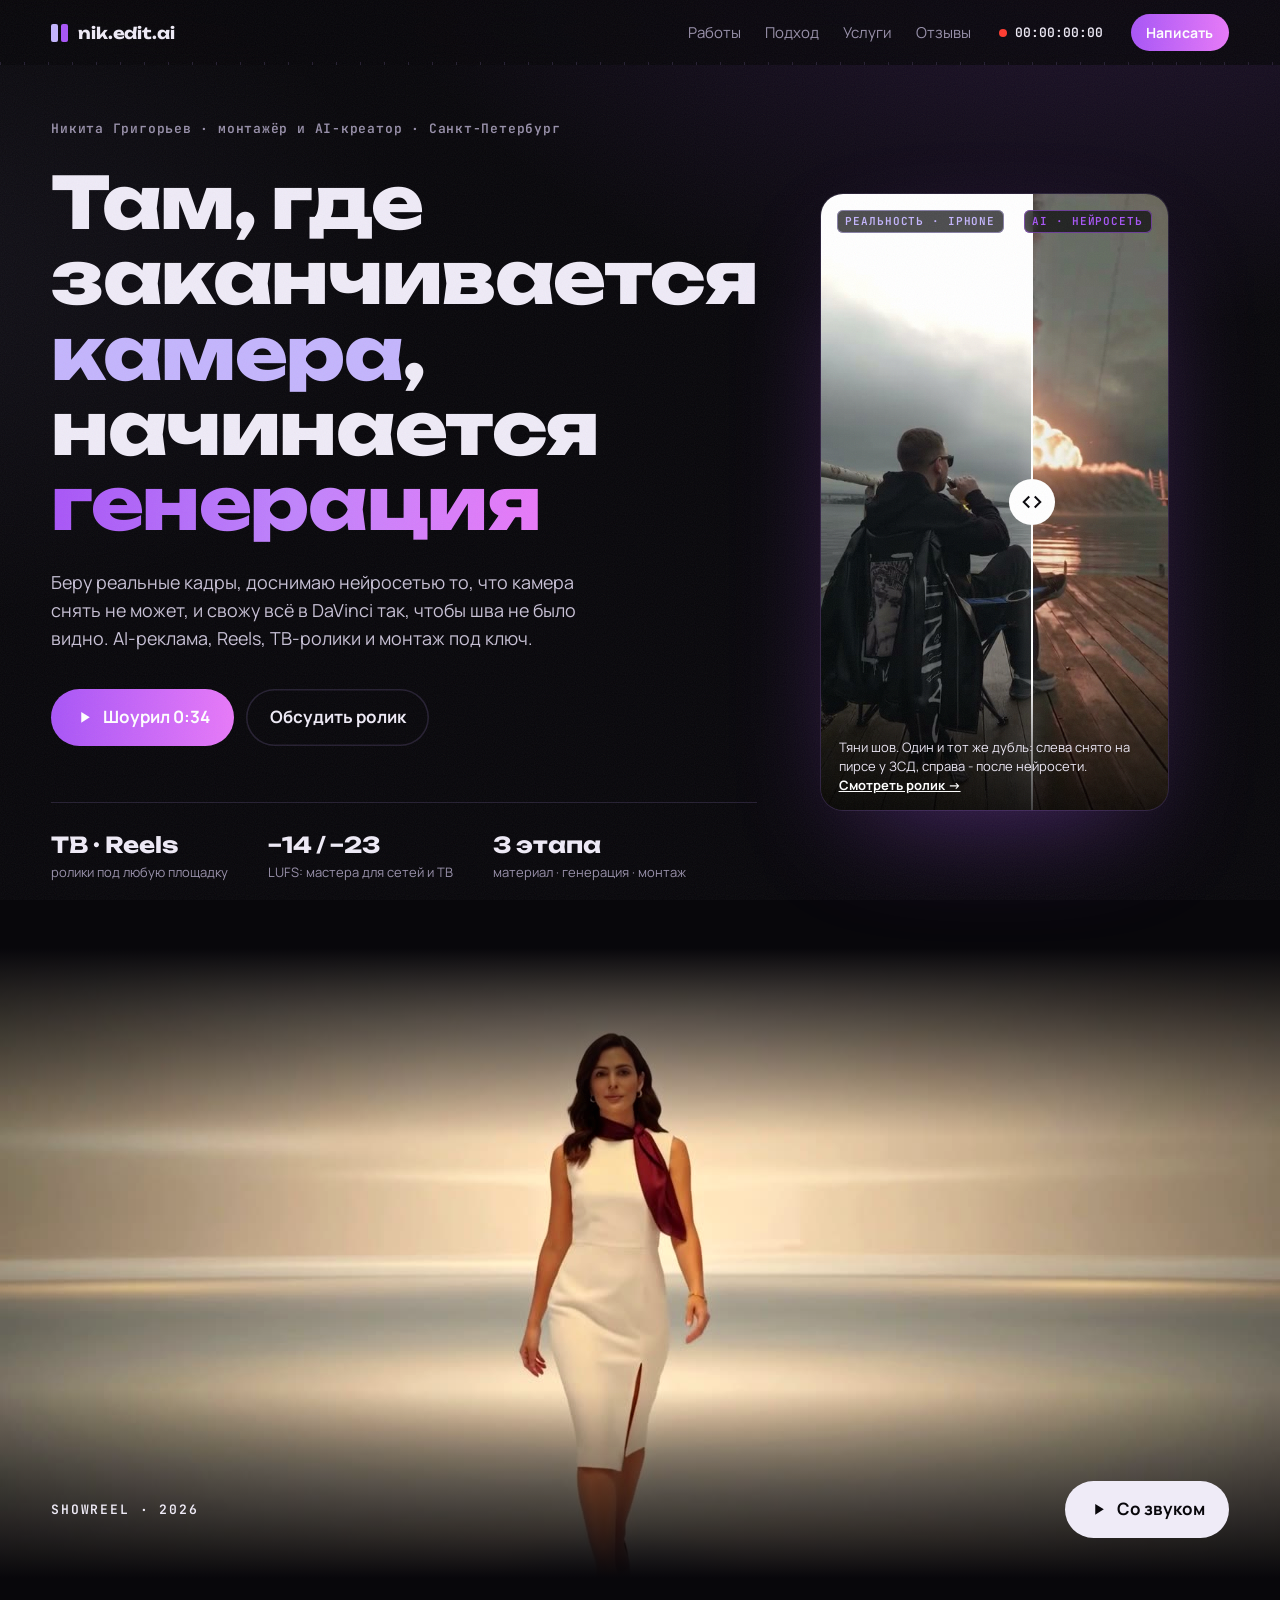
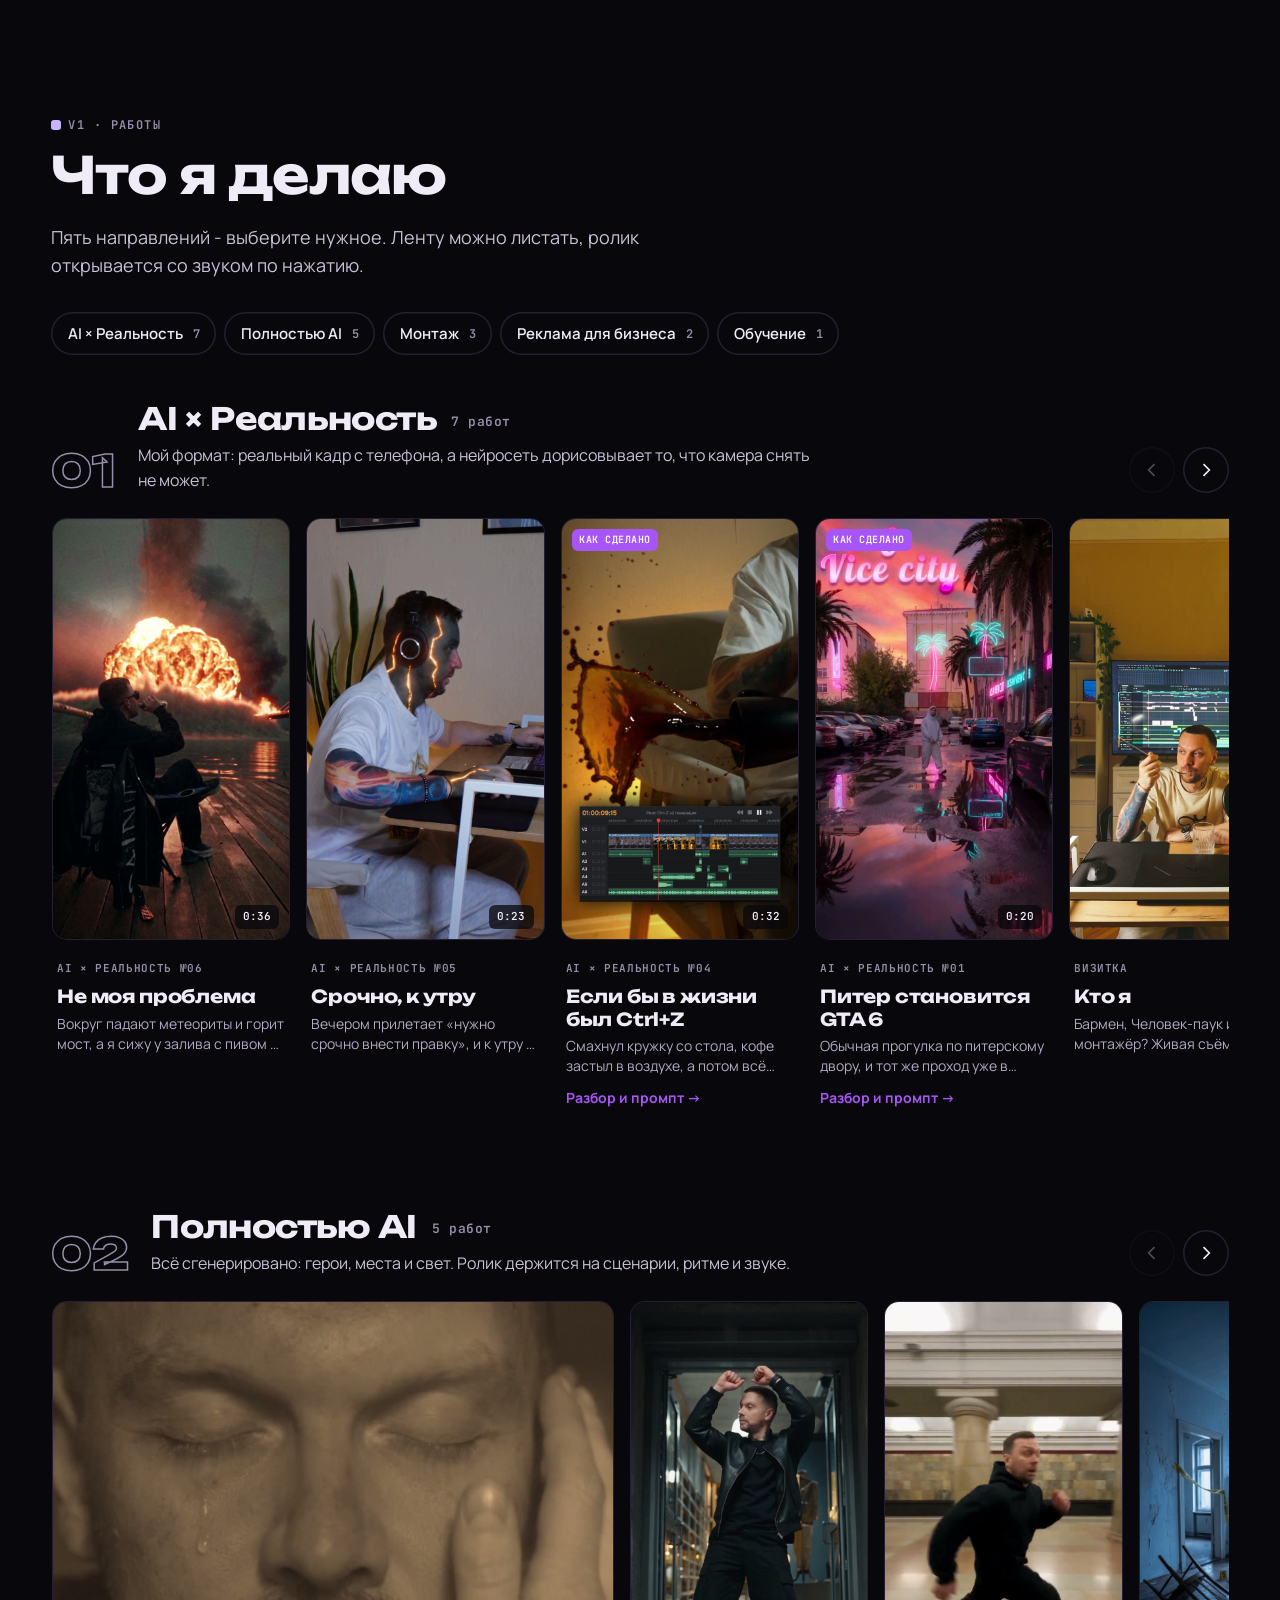
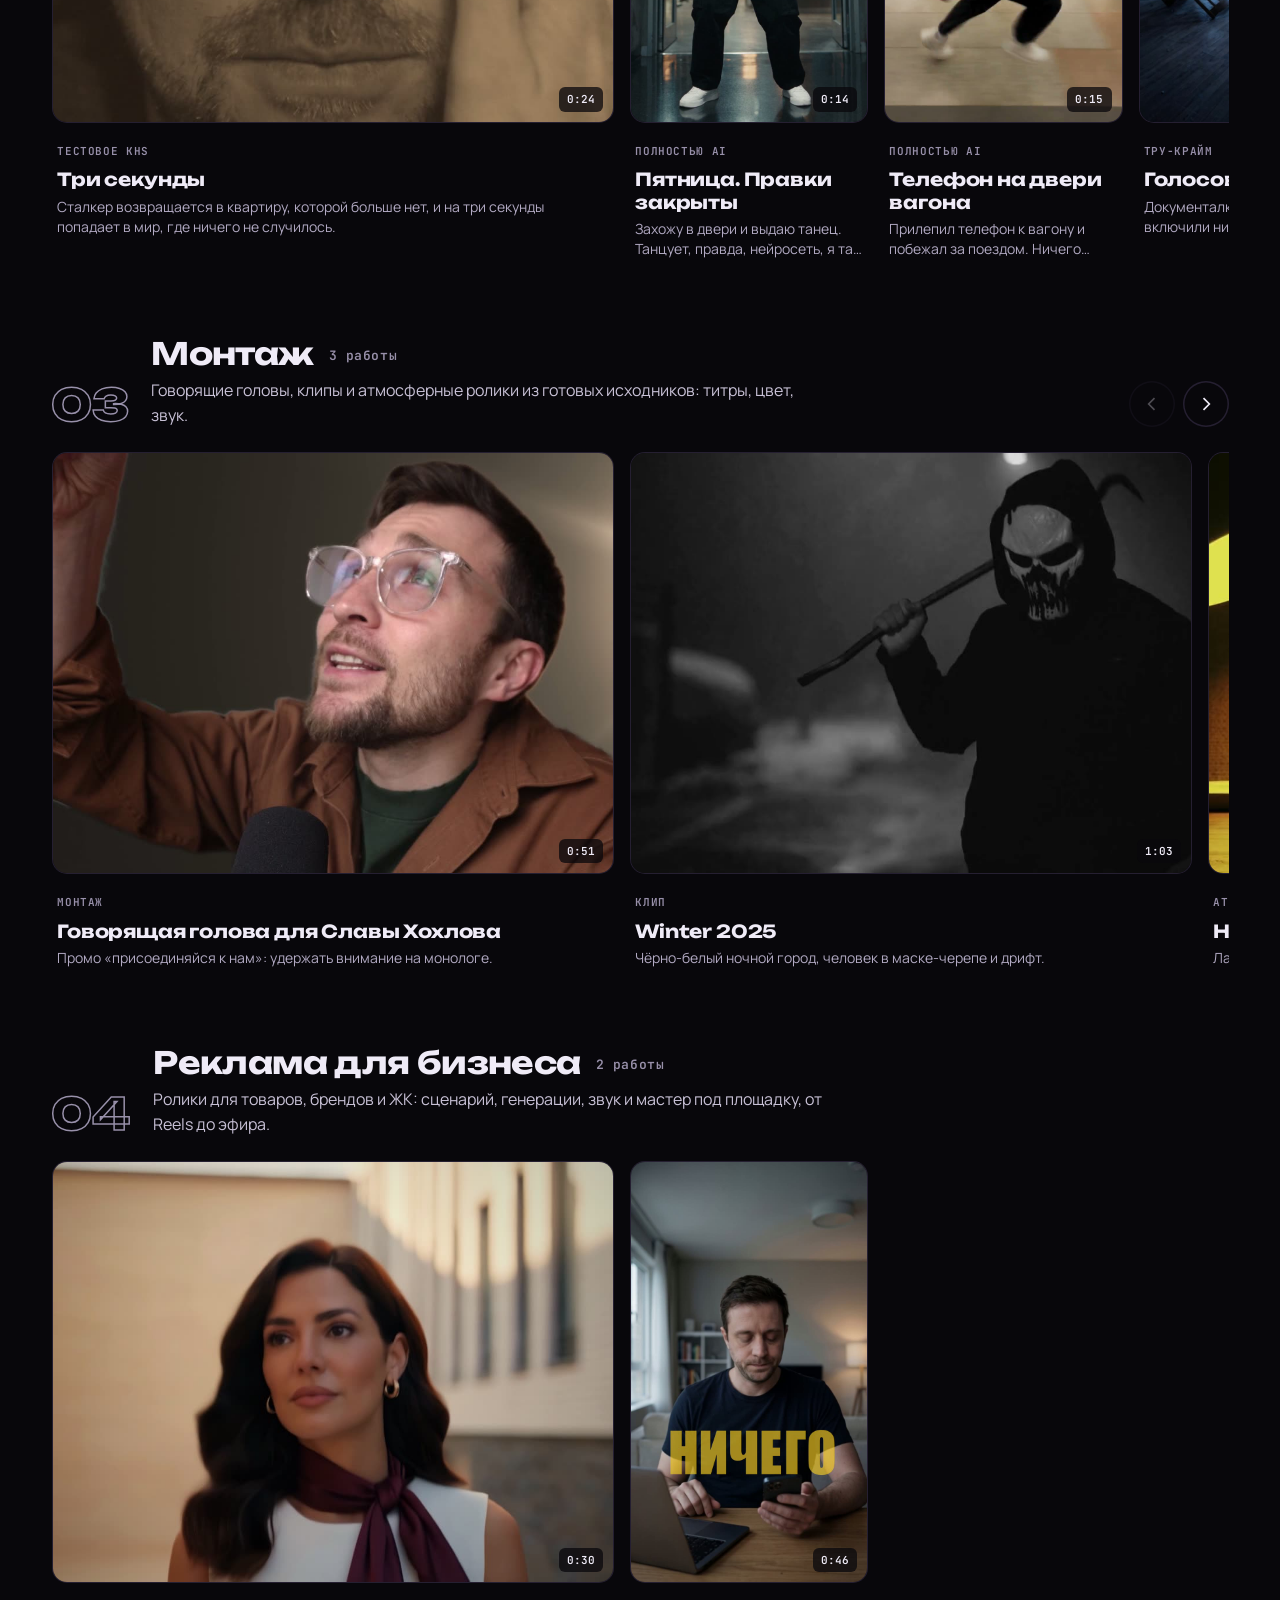
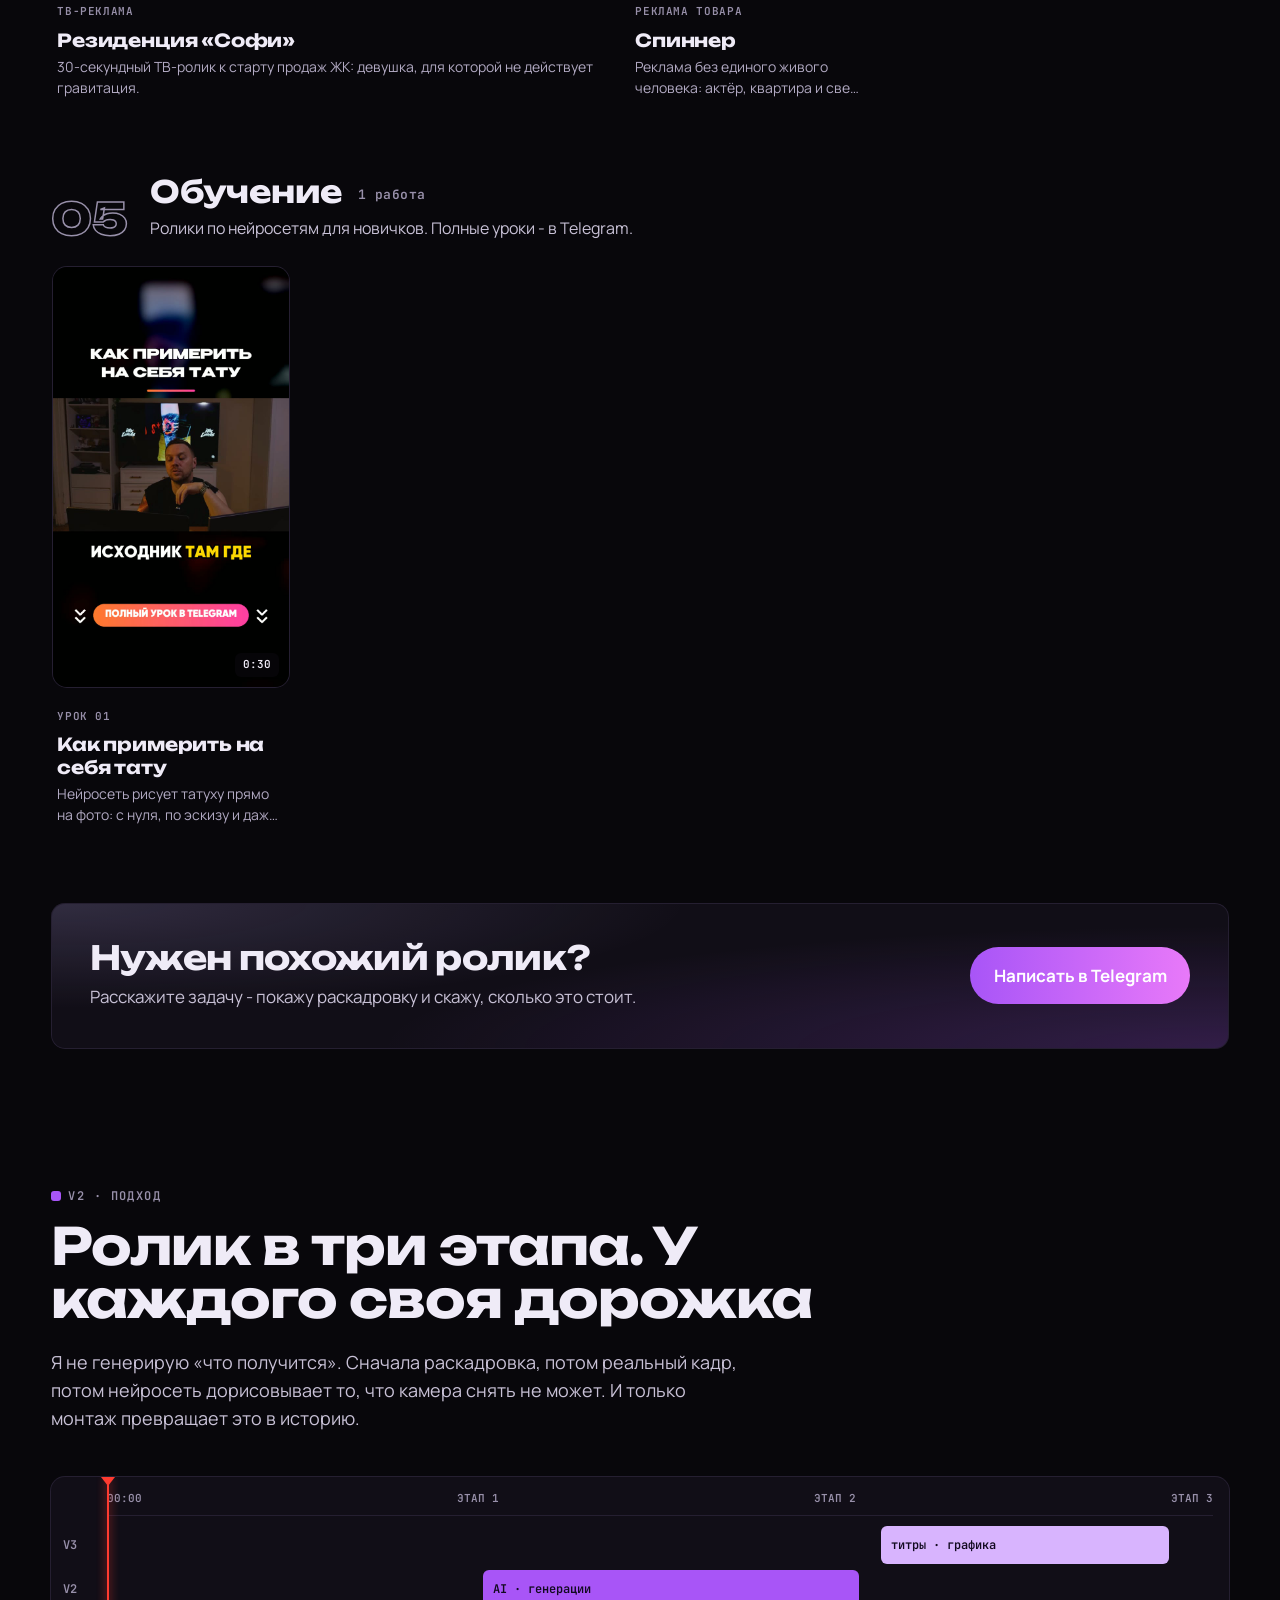
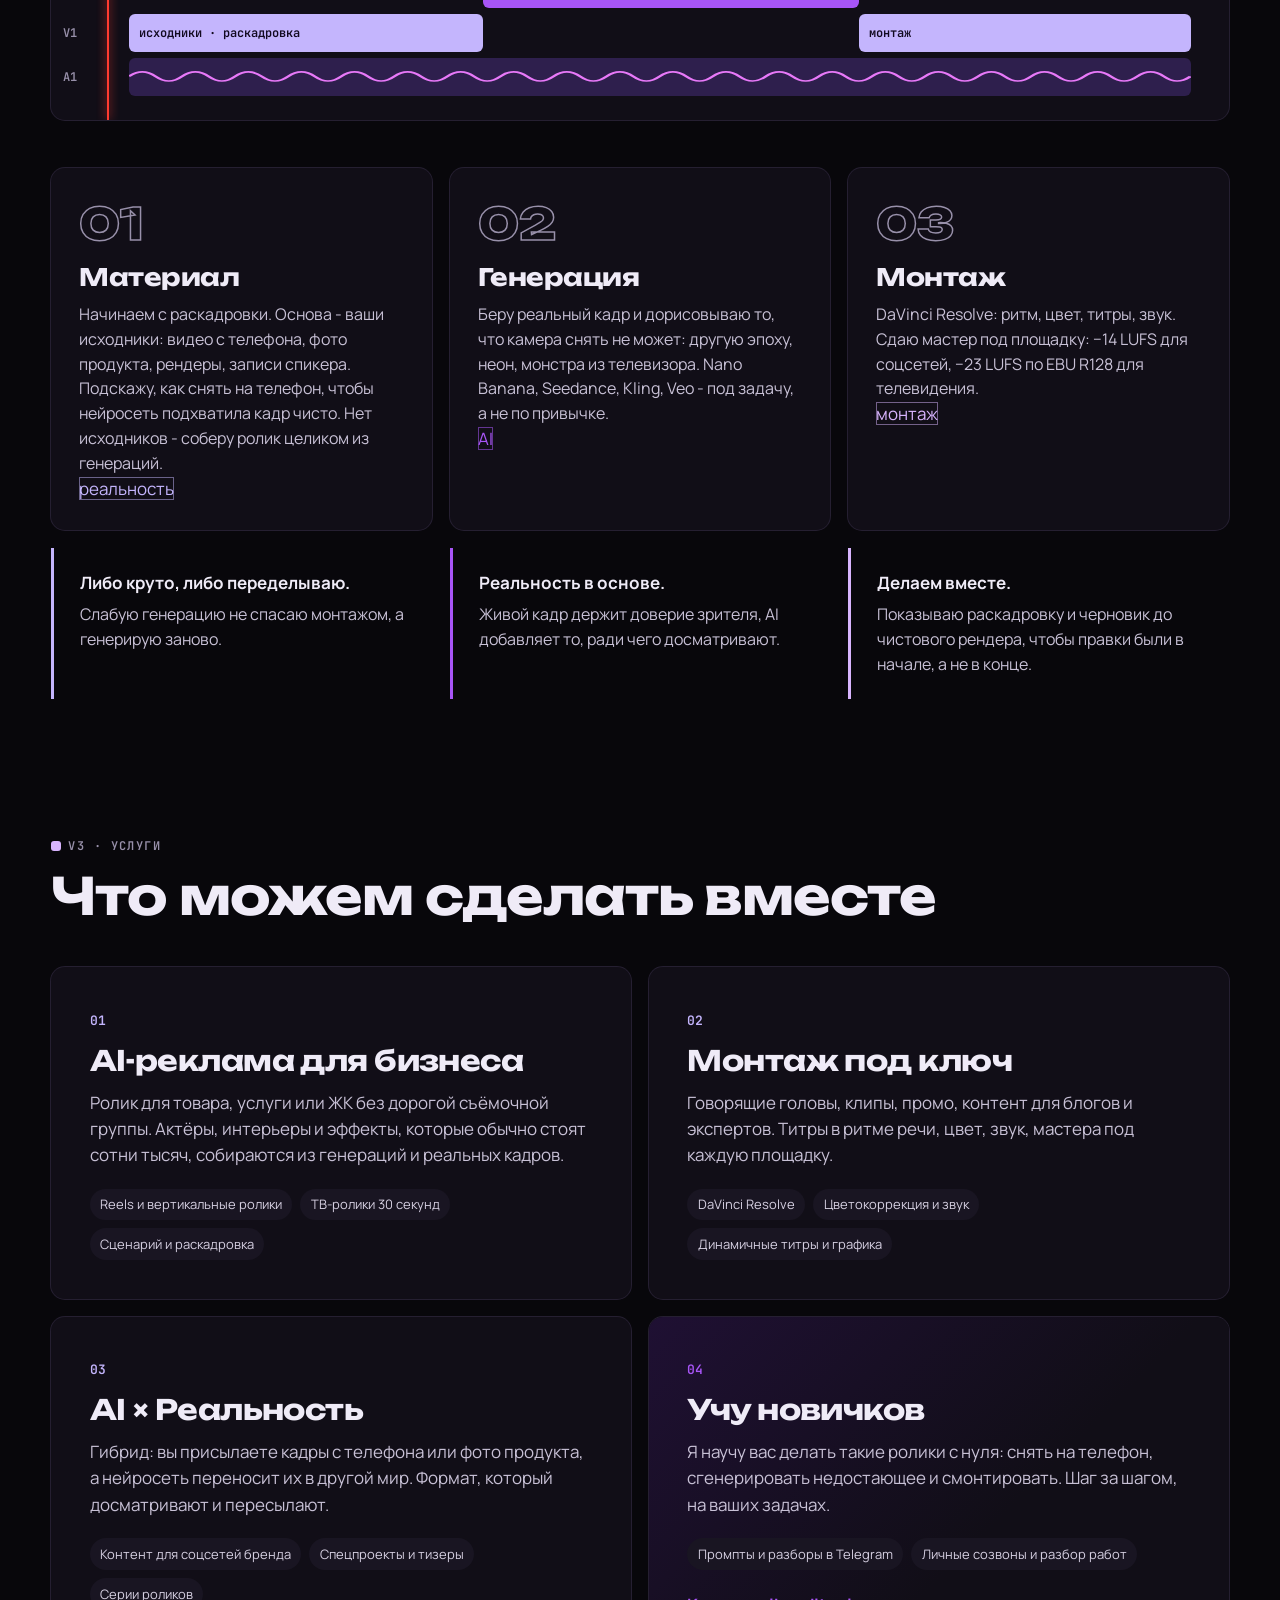
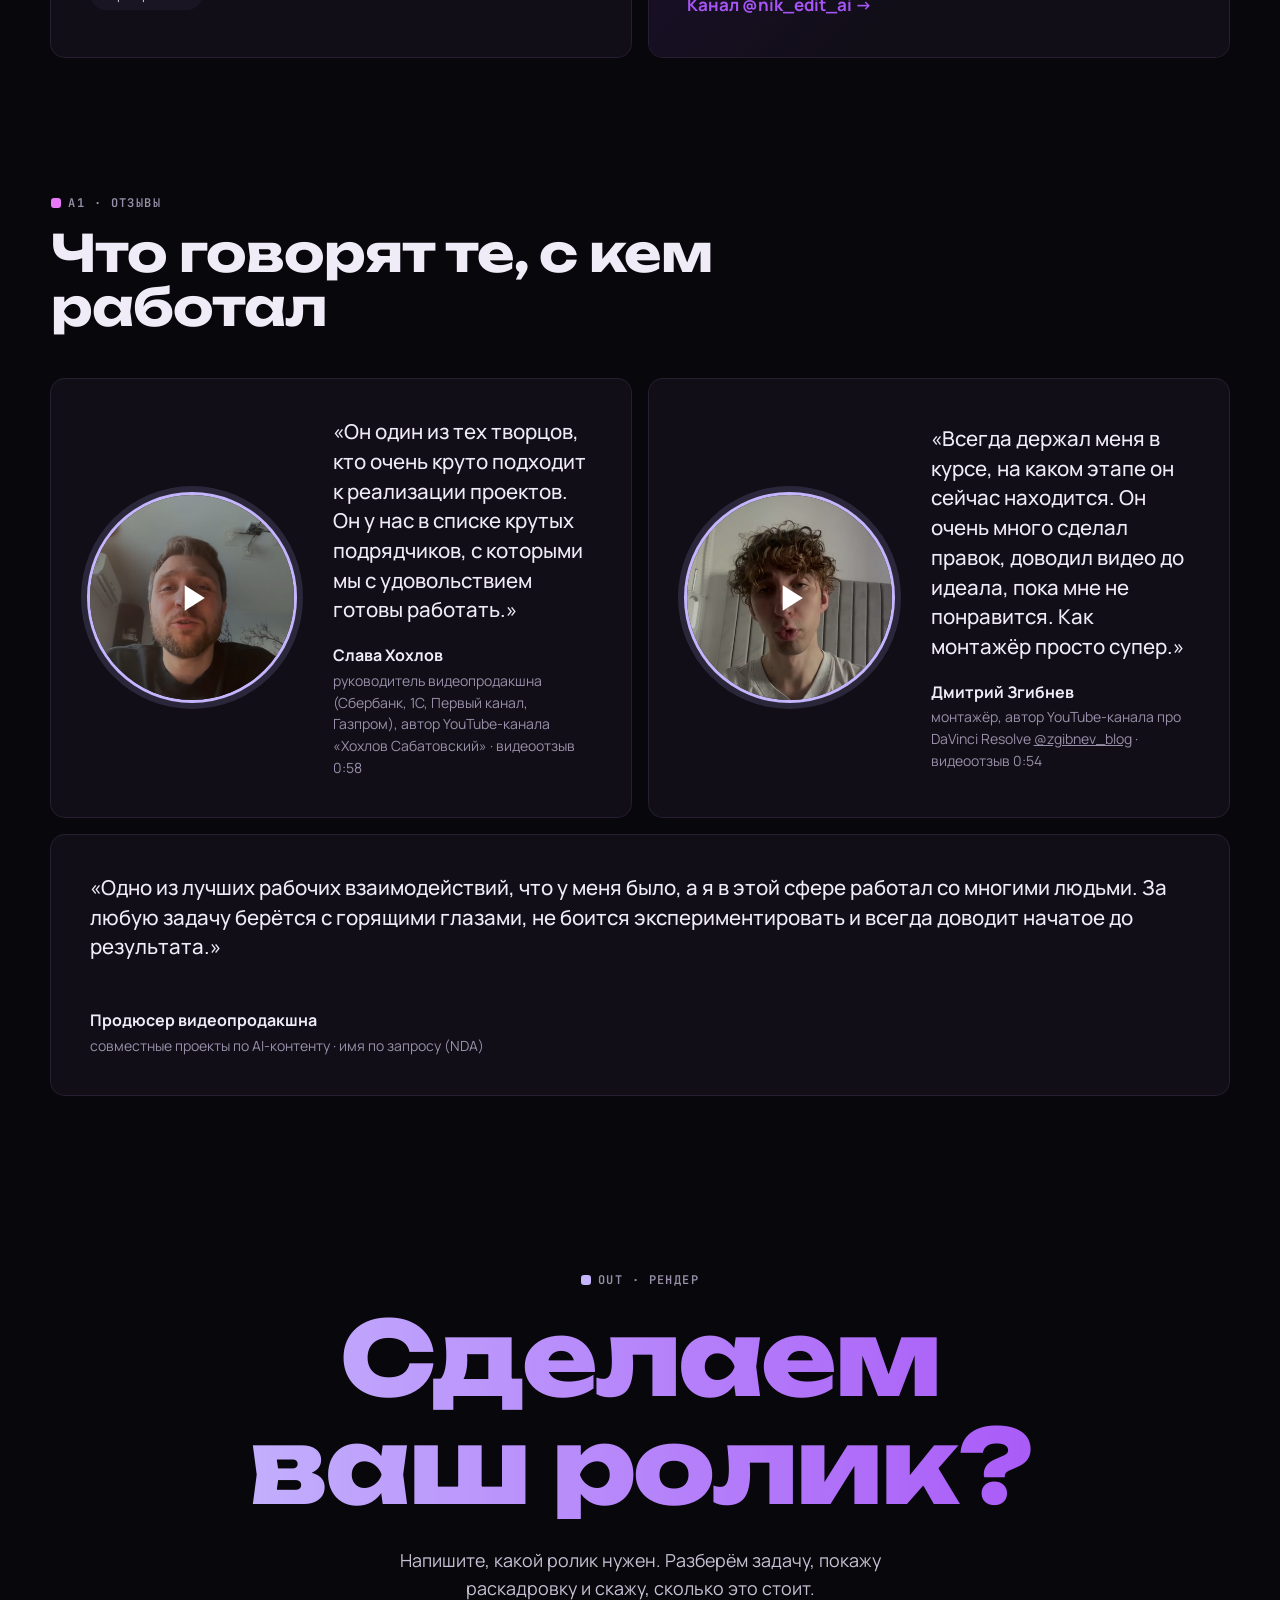
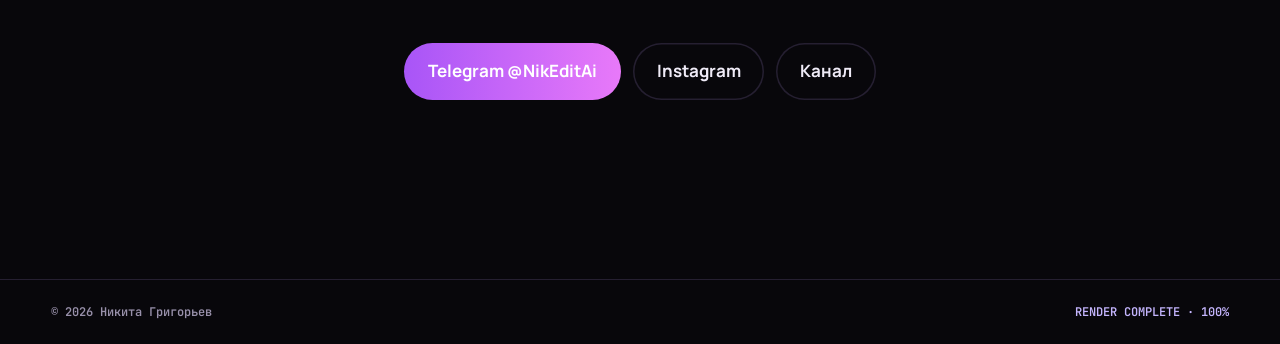
==== commit 759741b8: "Обучение: ролики для новичков Co-Authored-By: Claude Opus 5.5 <noreply@anthropic.com>" ====
--- a/case.html
+++ b/case.html
@@ -15,7 +15,7 @@
 <link rel="preconnect" href="https://fonts.googleapis.com">
 <link rel="preconnect" href="https://fonts.gstatic.com" crossorigin>
 <link href="https://fonts.googleapis.com/css2?family=Unbounded:wght@500;700;800&family=Manrope:wght@400;500;600;700&family=JetBrains+Mono:wght@400;600&display=swap" rel="stylesheet">
-<link rel="stylesheet" href="style.css?v=11">
+<link rel="stylesheet" href="style.css?v=12">
 </head>
 <body>
 
@@ -128,7 +128,7 @@
   <span class="foot-tc">RENDER COMPLETE · 100%</span>
 </footer>
 
-<script src="works.js?v=11"></script>
-<script src="case.js?v=11"></script>
+<script src="works.js?v=12"></script>
+<script src="case.js?v=12"></script>
 </body>
 </html>
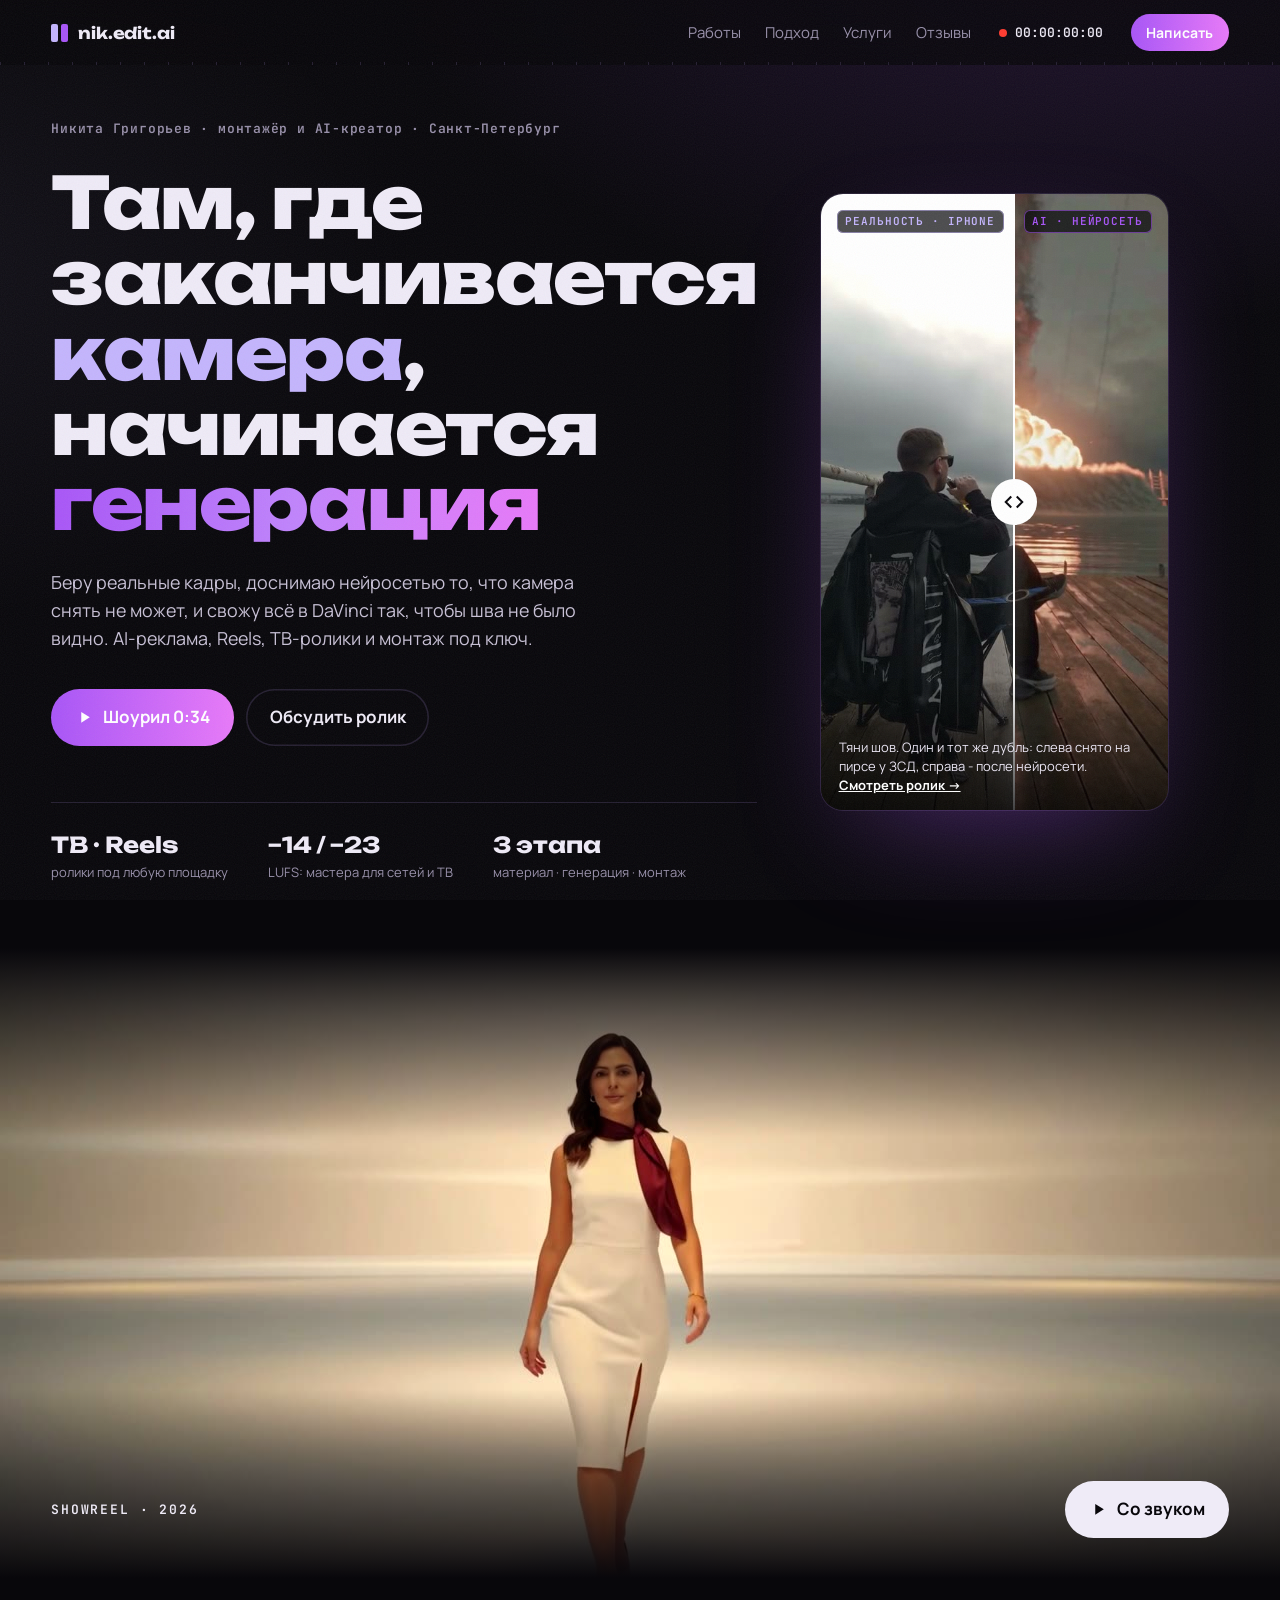
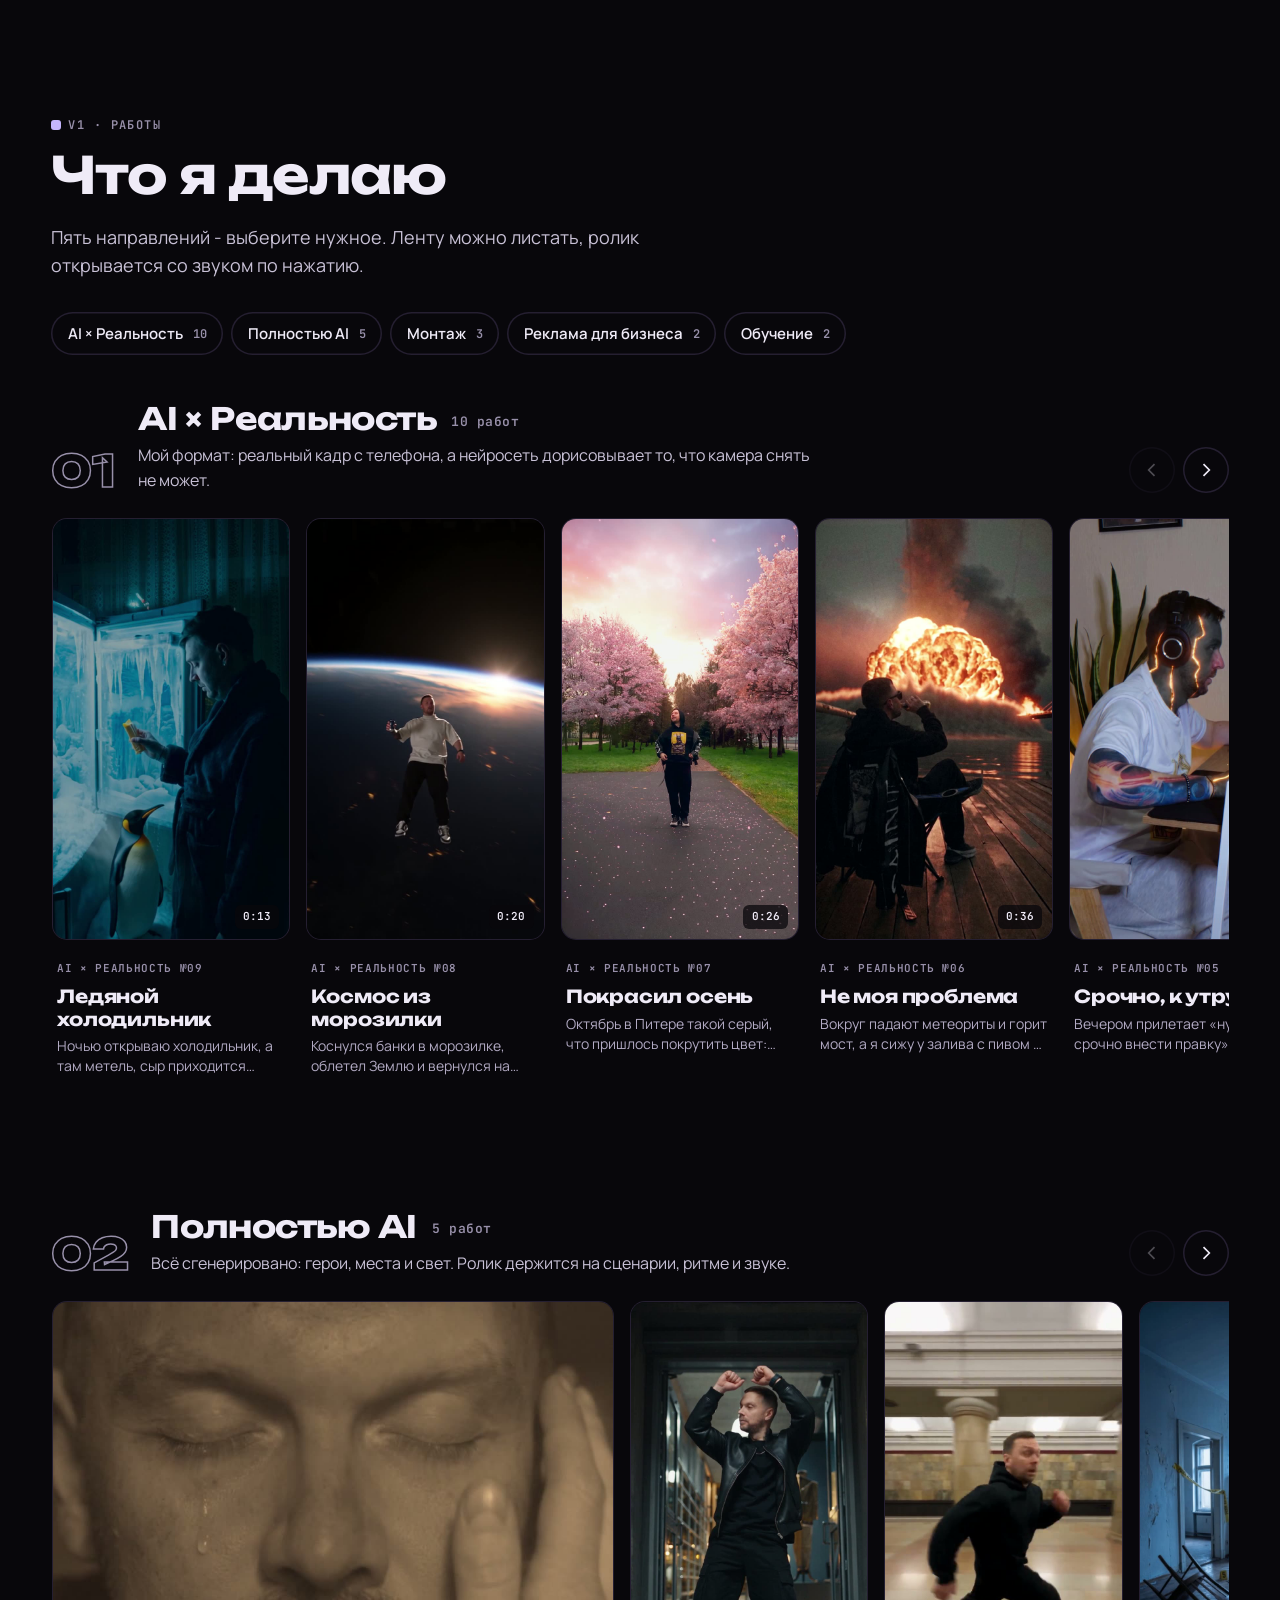
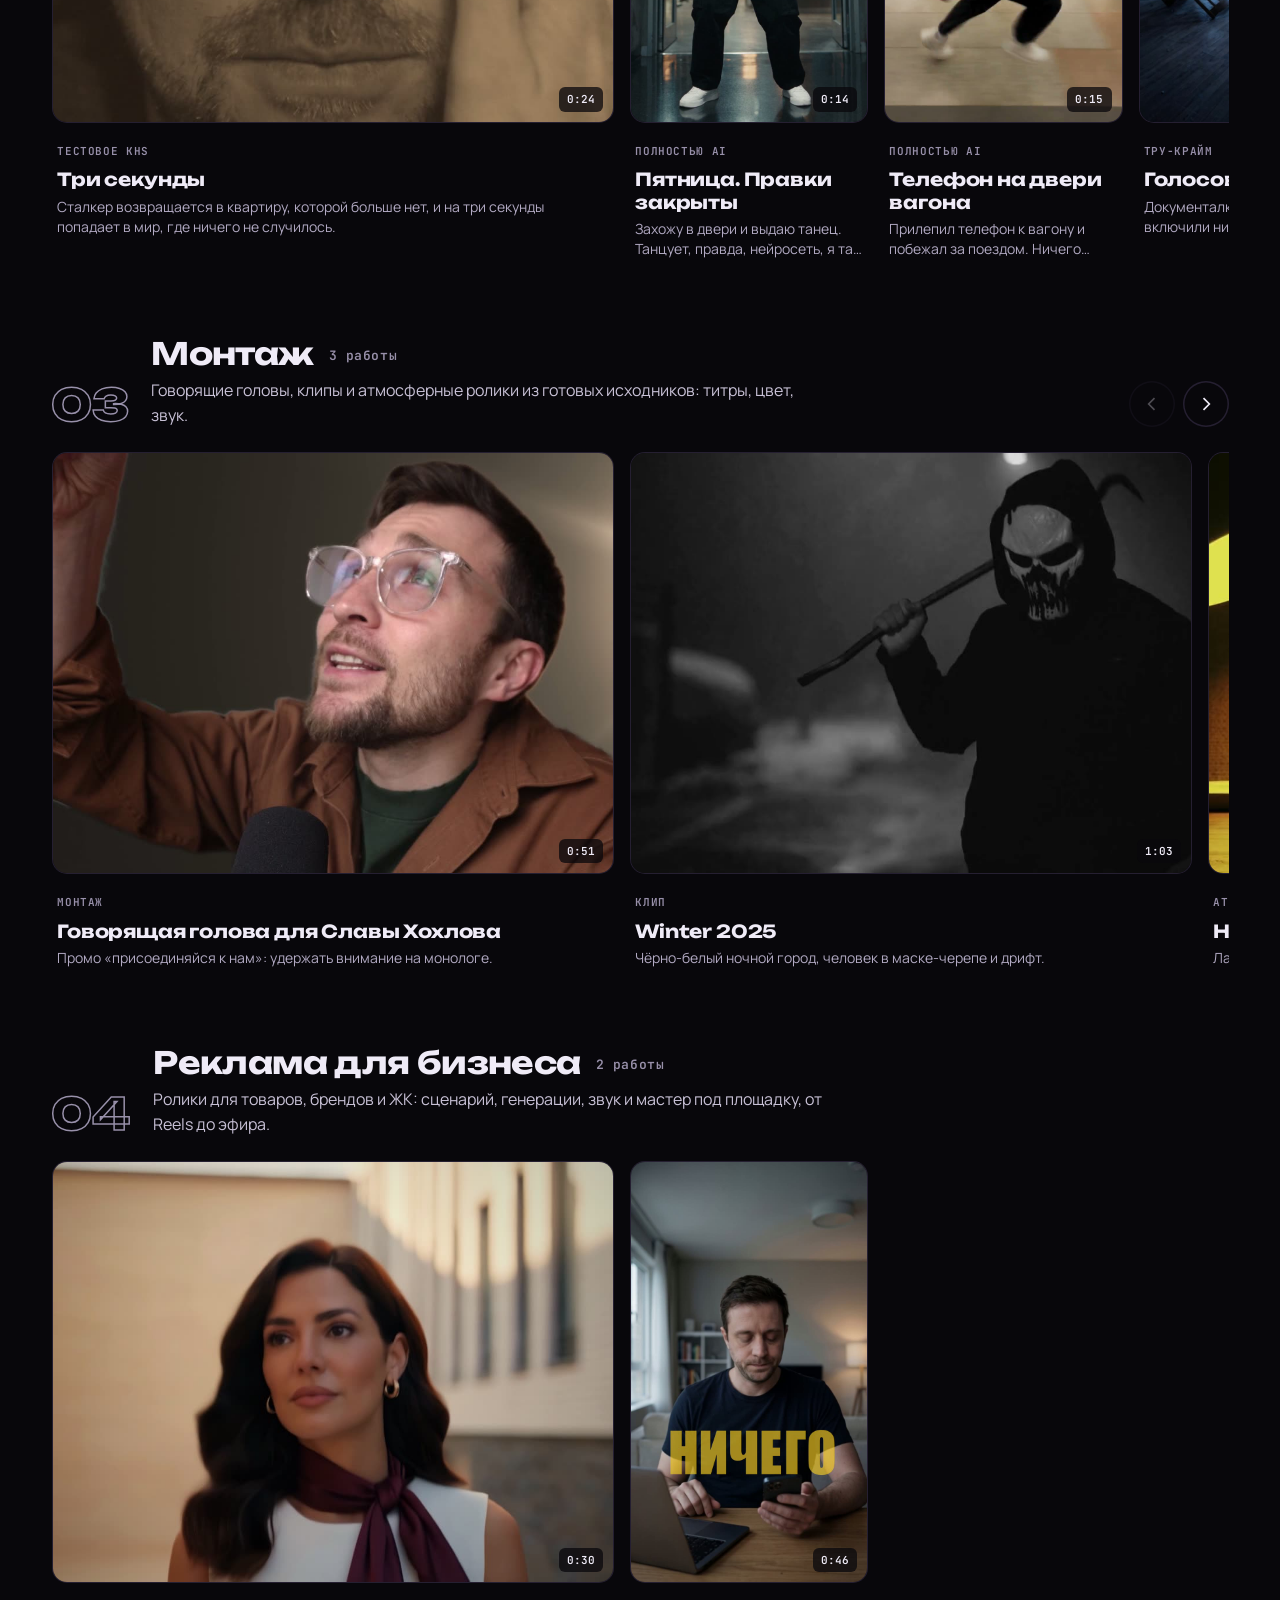
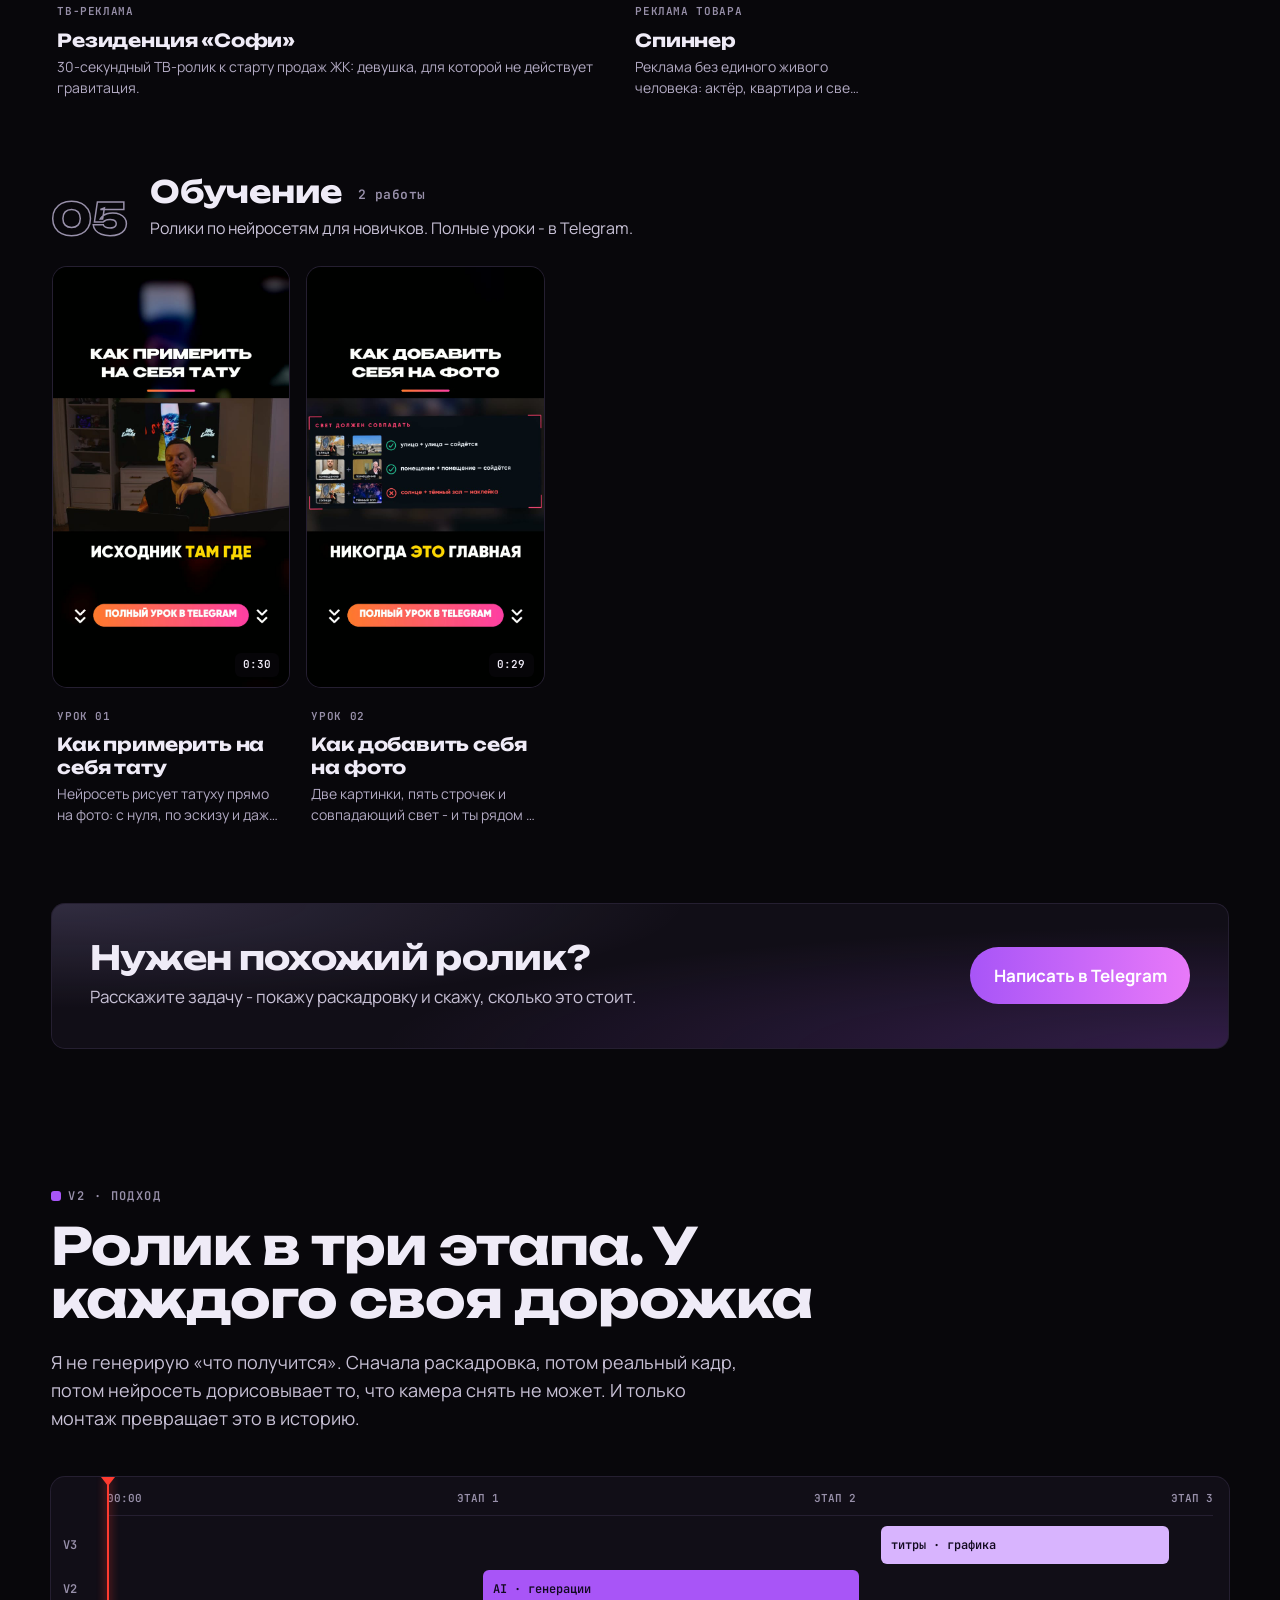
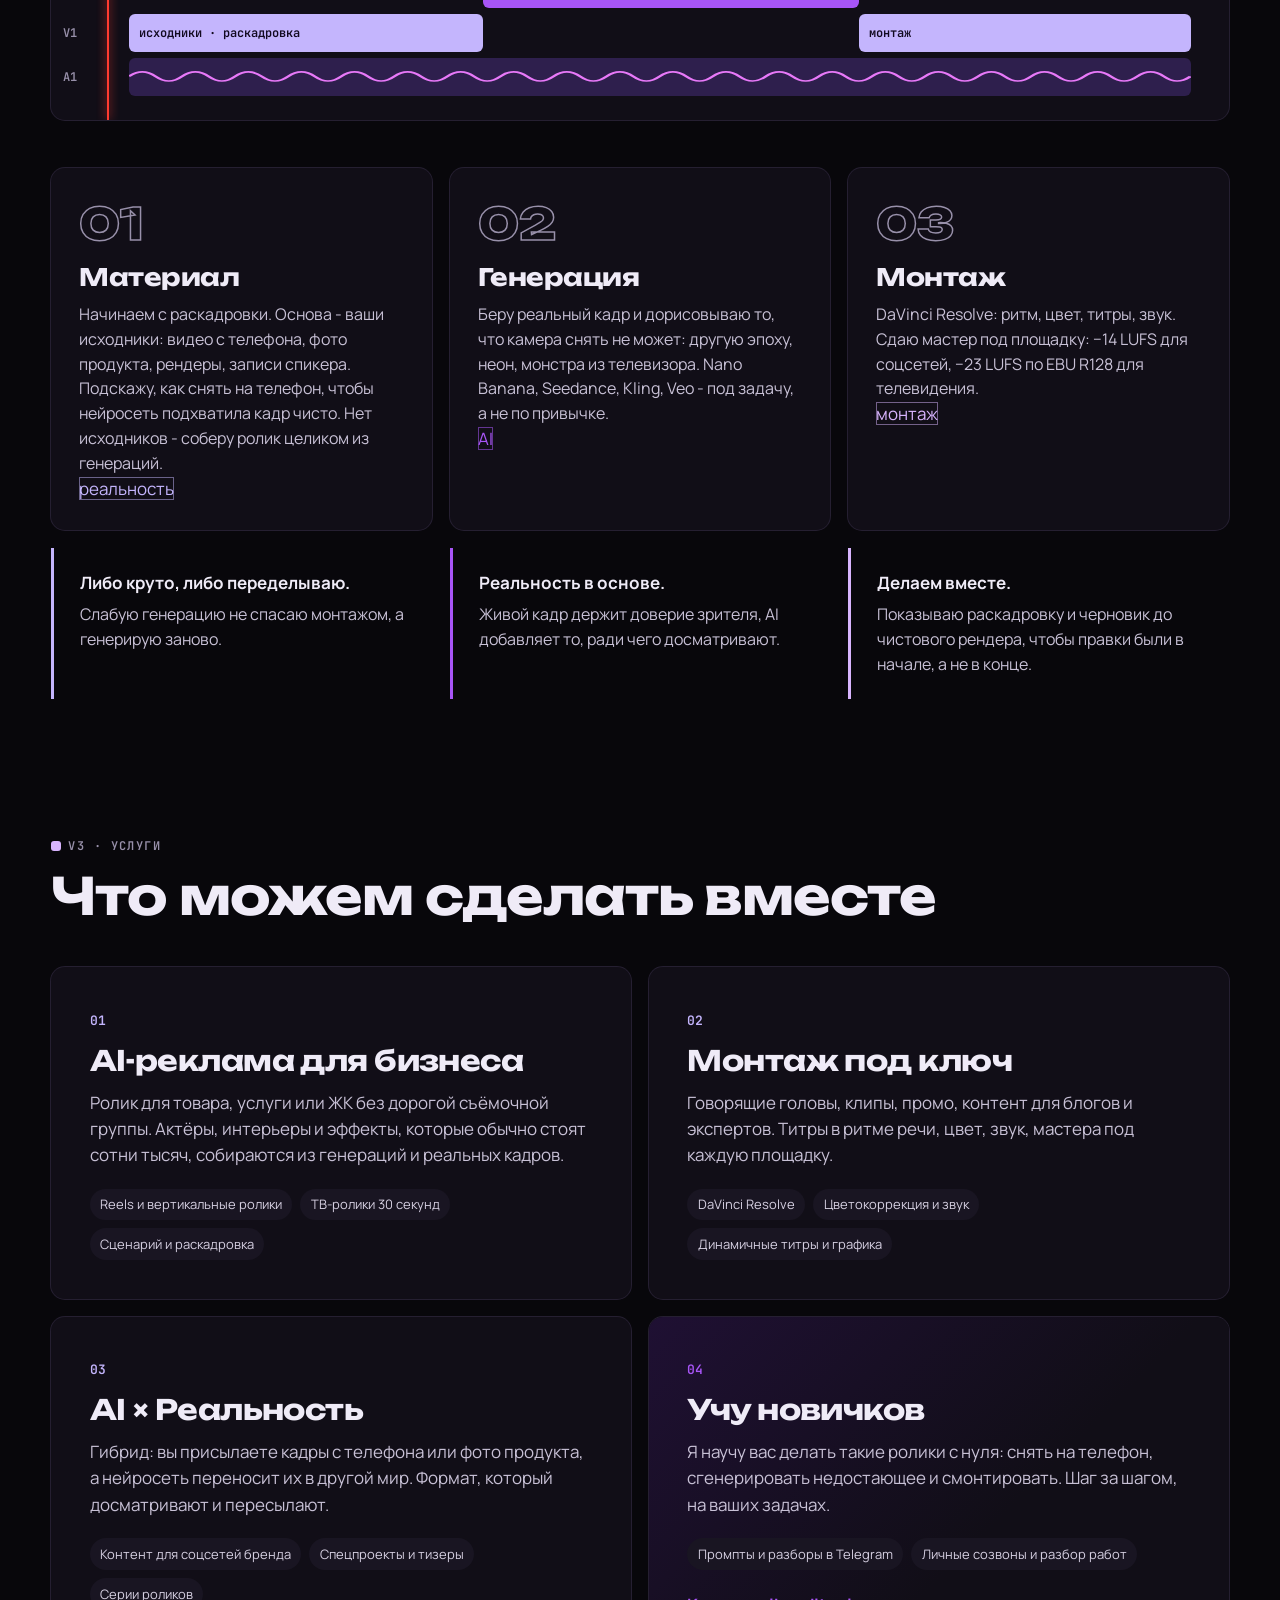
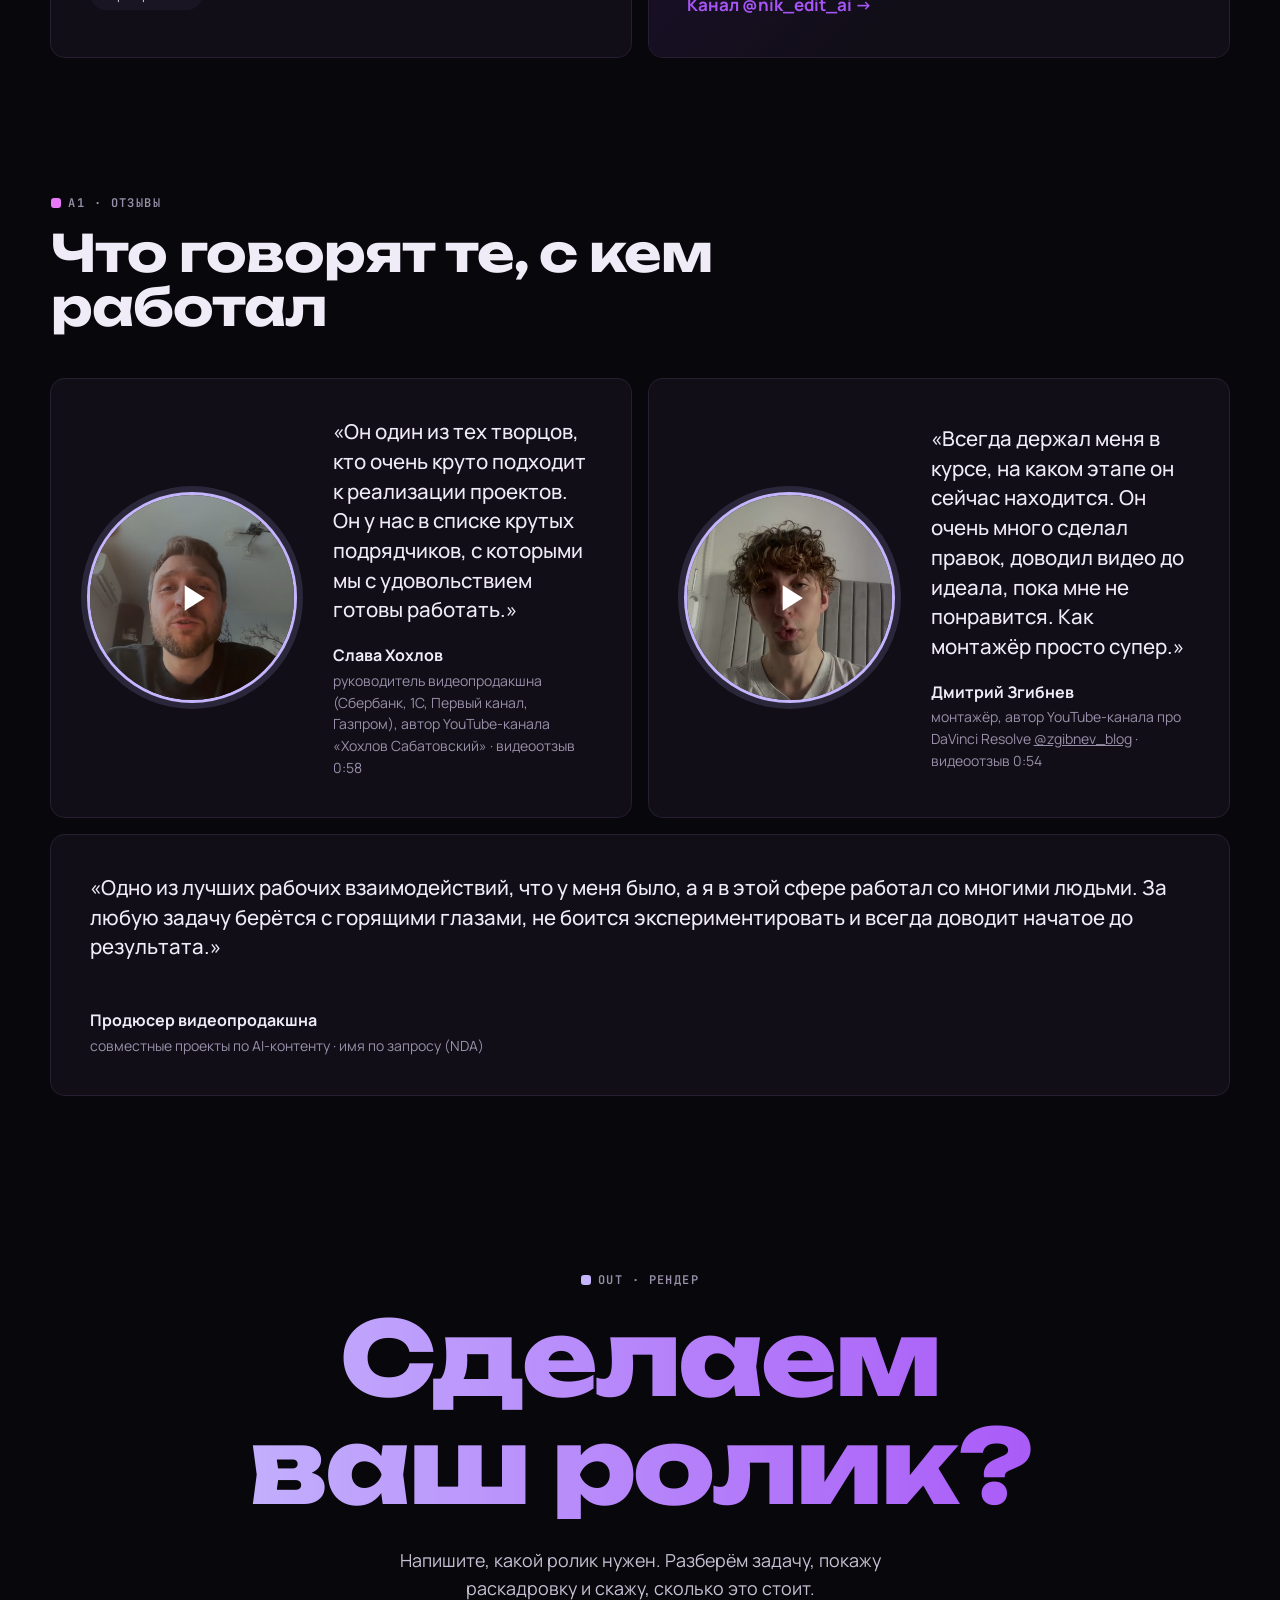
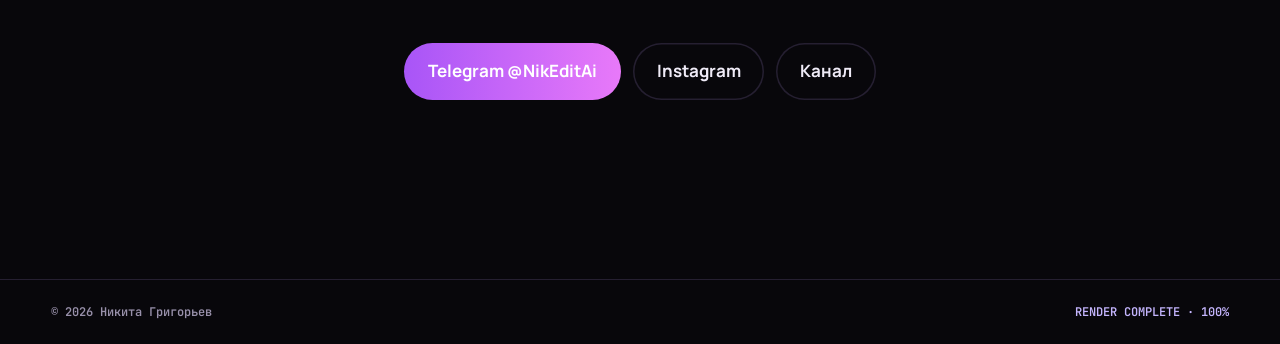
==== commit b2f27b52: "Вышли: Покрасил осень (20.10), Космос из морозилки (23.10), Ледяной холодильник (24.10), Урок 02 (25" ====
--- a/case.html
+++ b/case.html
@@ -15,7 +15,7 @@
 <link rel="preconnect" href="https://fonts.googleapis.com">
 <link rel="preconnect" href="https://fonts.gstatic.com" crossorigin>
 <link href="https://fonts.googleapis.com/css2?family=Unbounded:wght@500;700;800&family=Manrope:wght@400;500;600;700&family=JetBrains+Mono:wght@400;600&display=swap" rel="stylesheet">
-<link rel="stylesheet" href="style.css?v=12">
+<link rel="stylesheet" href="style.css?v=13">
 </head>
 <body>
 
@@ -128,7 +128,7 @@
   <span class="foot-tc">RENDER COMPLETE · 100%</span>
 </footer>
 
-<script src="works.js?v=12"></script>
-<script src="case.js?v=12"></script>
+<script src="works.js?v=13"></script>
+<script src="case.js?v=13"></script>
 </body>
 </html>
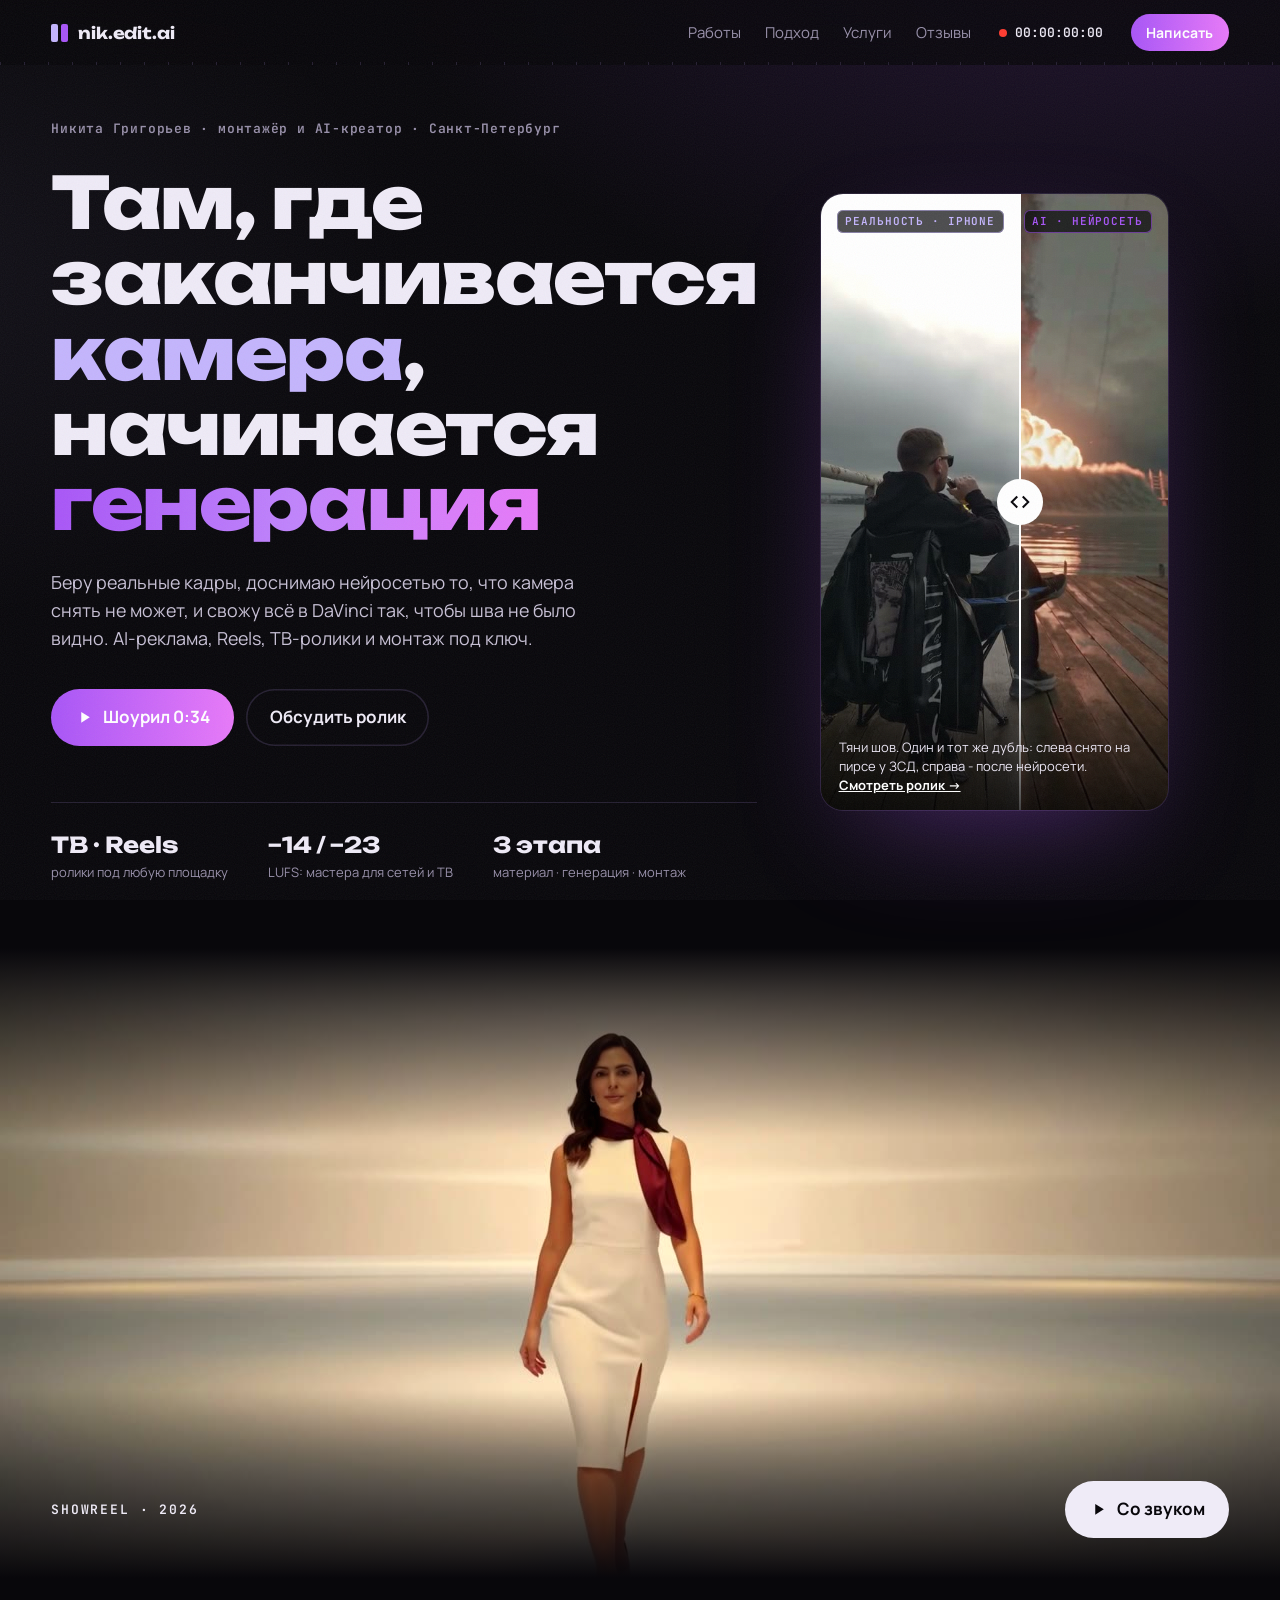
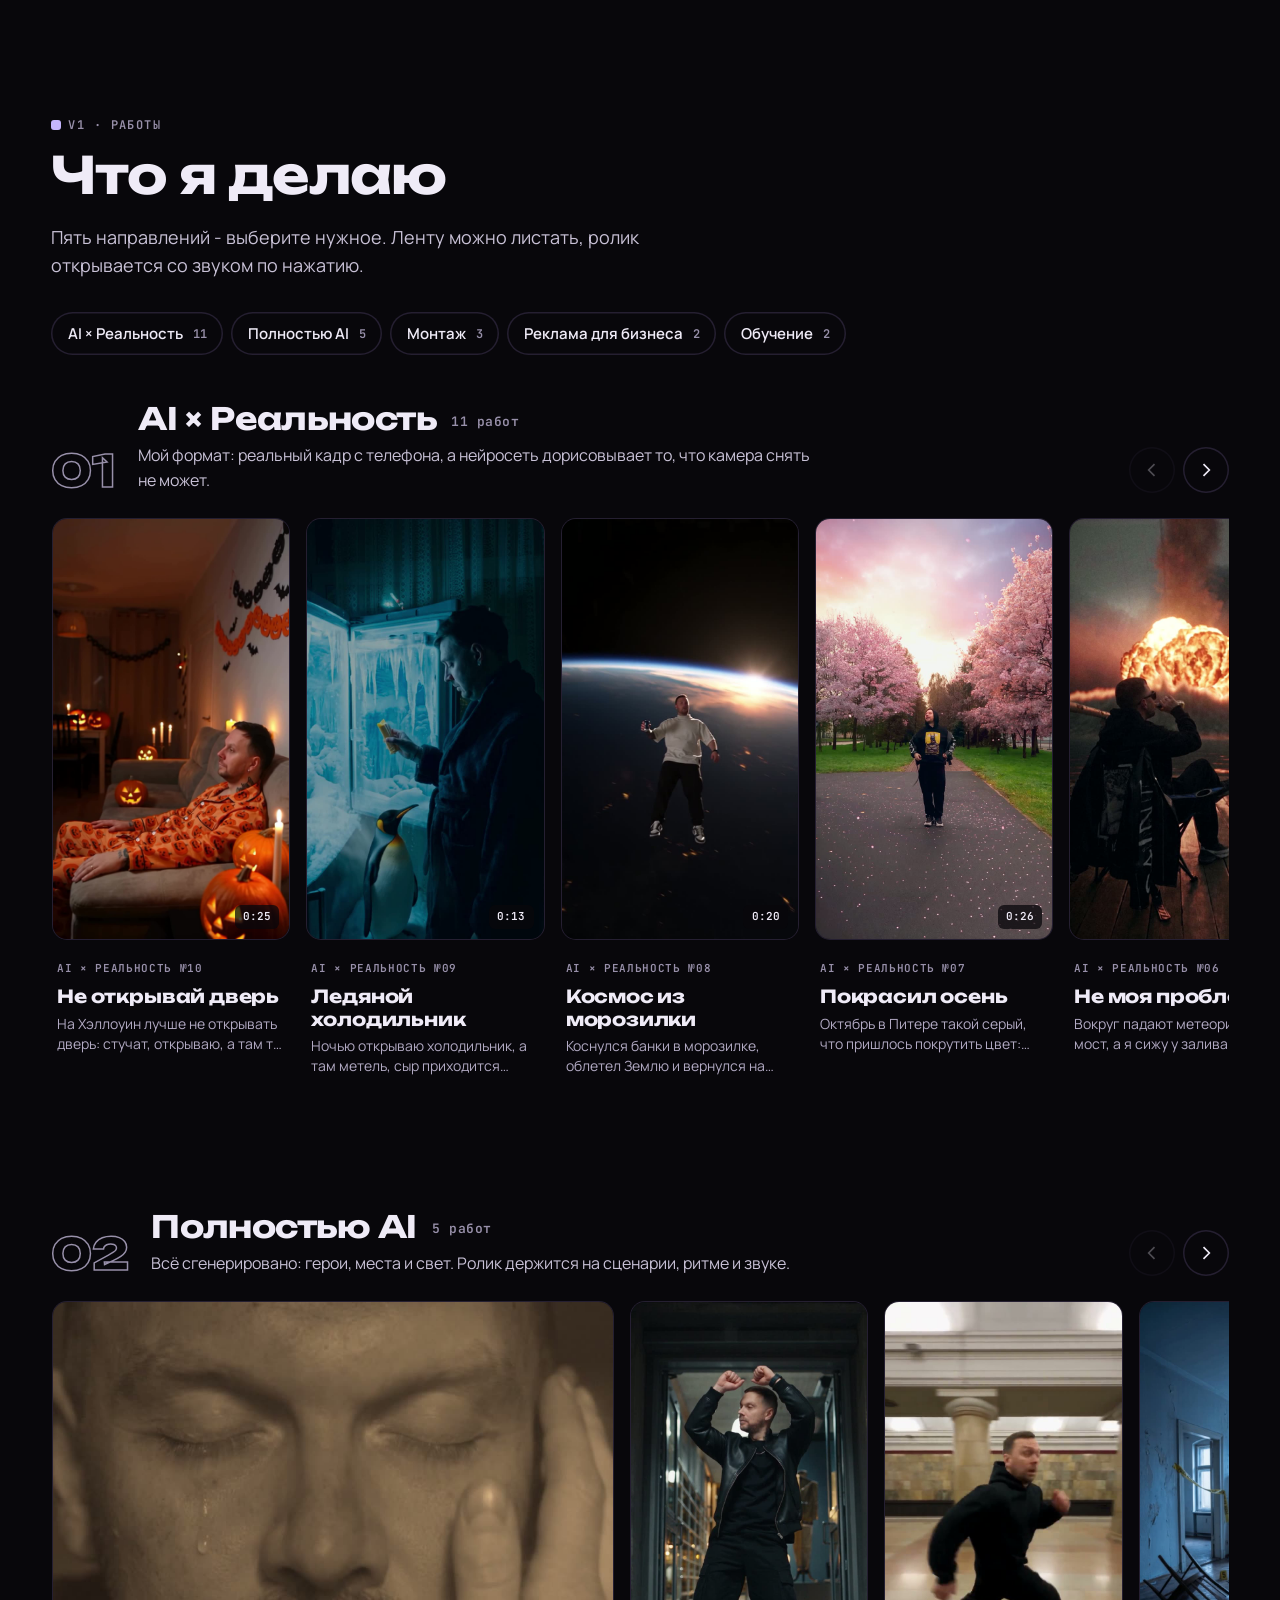
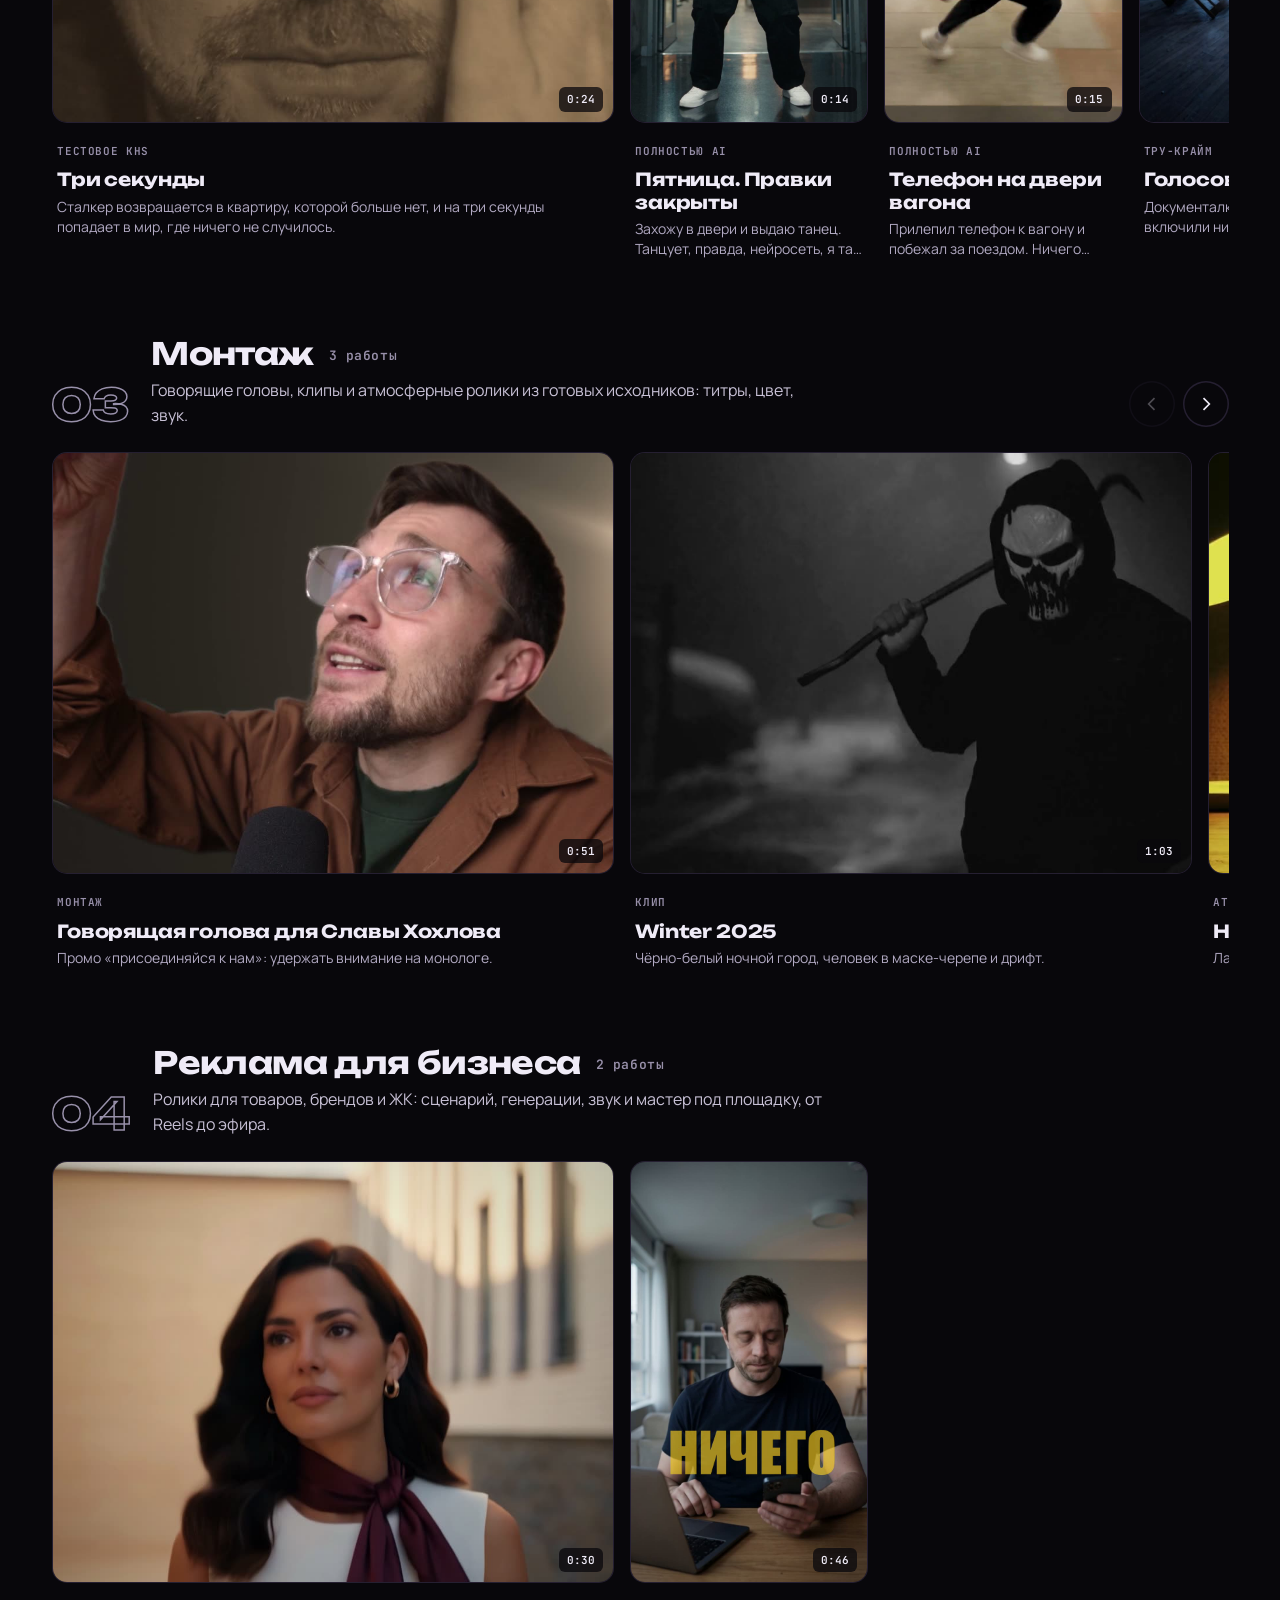
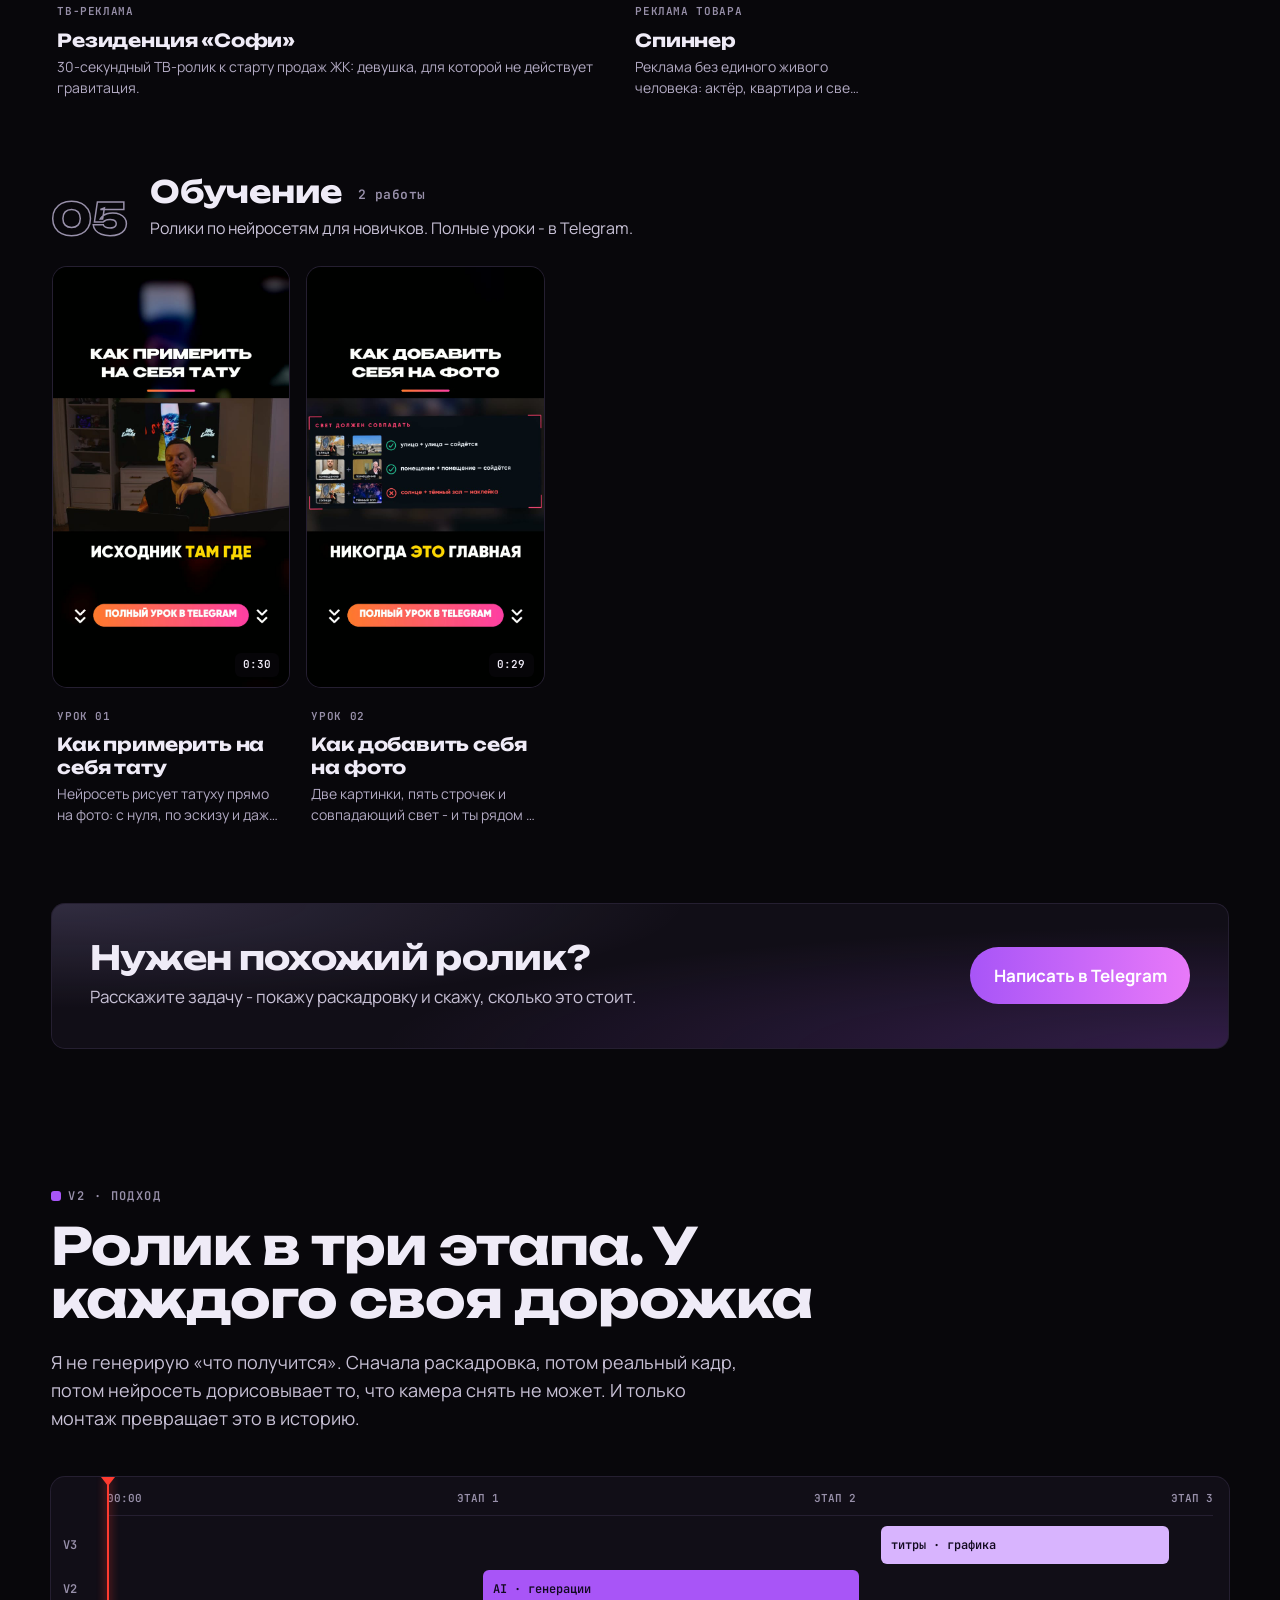
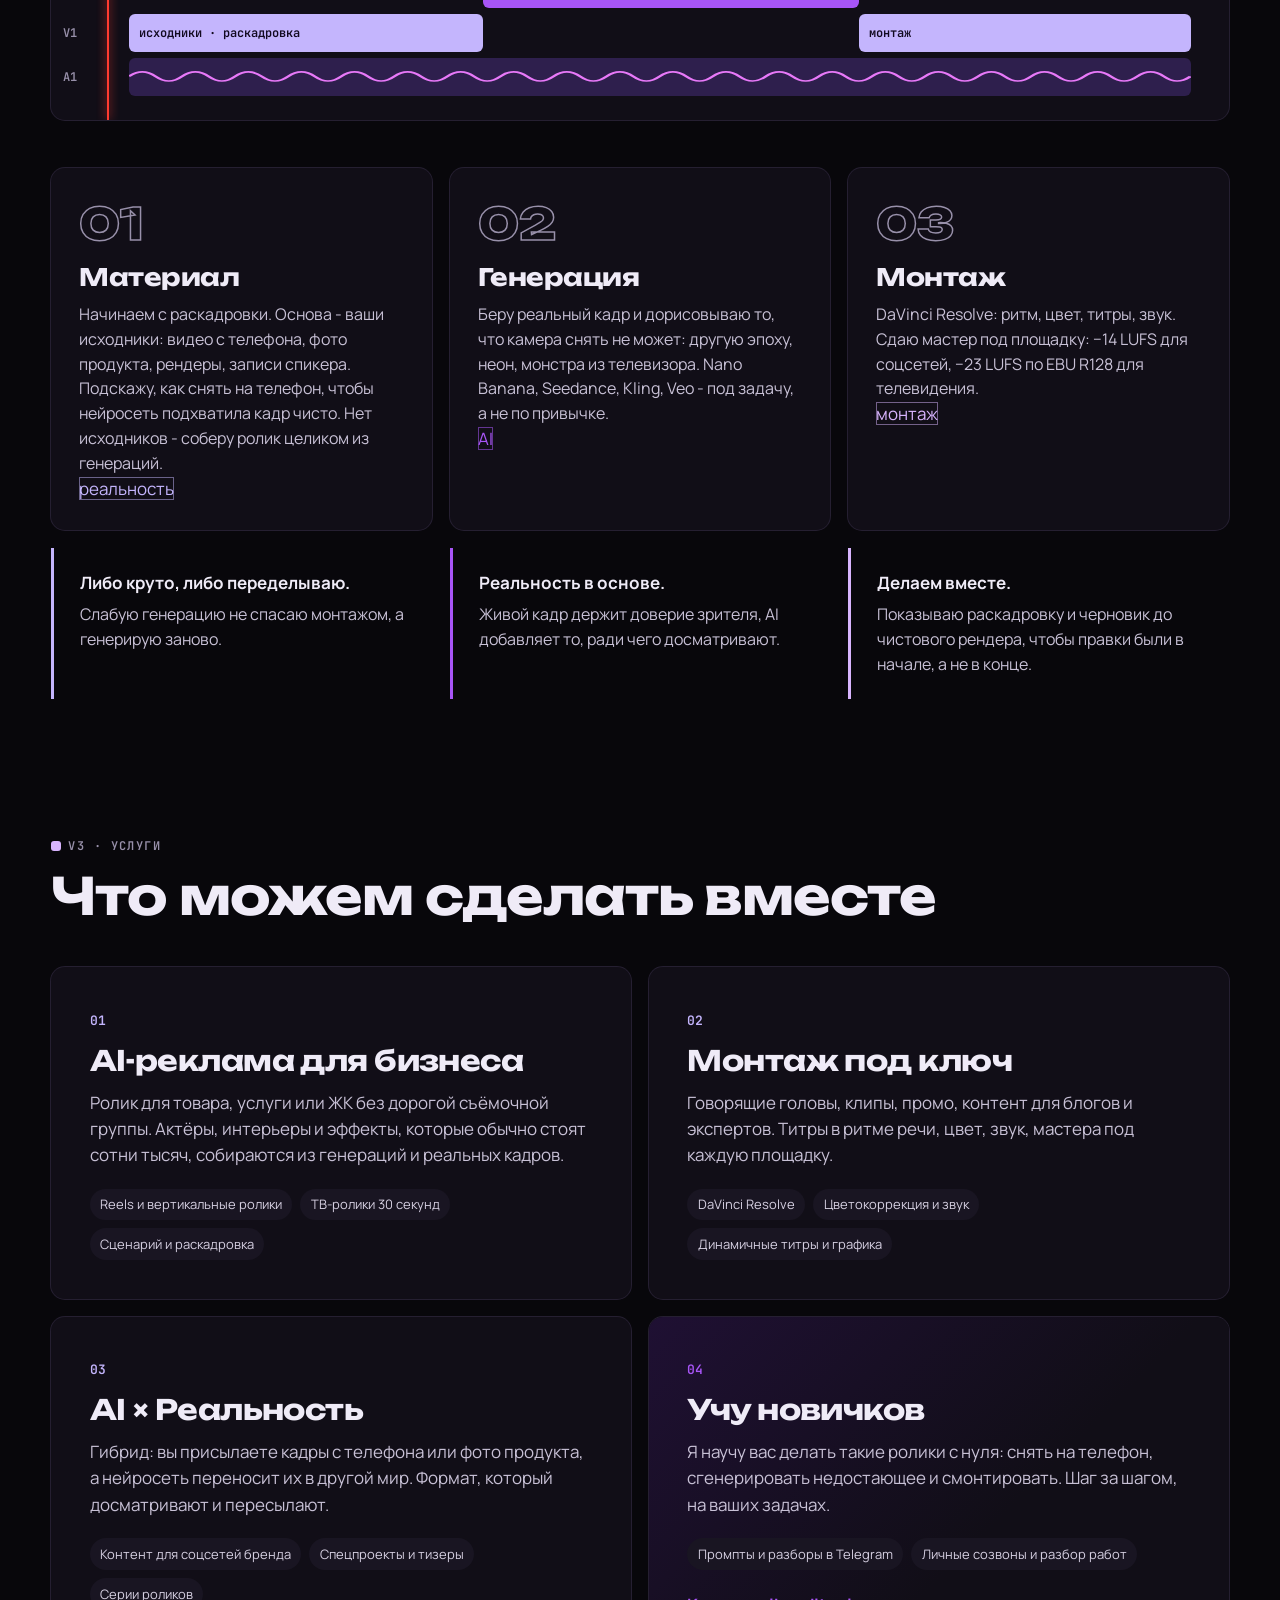
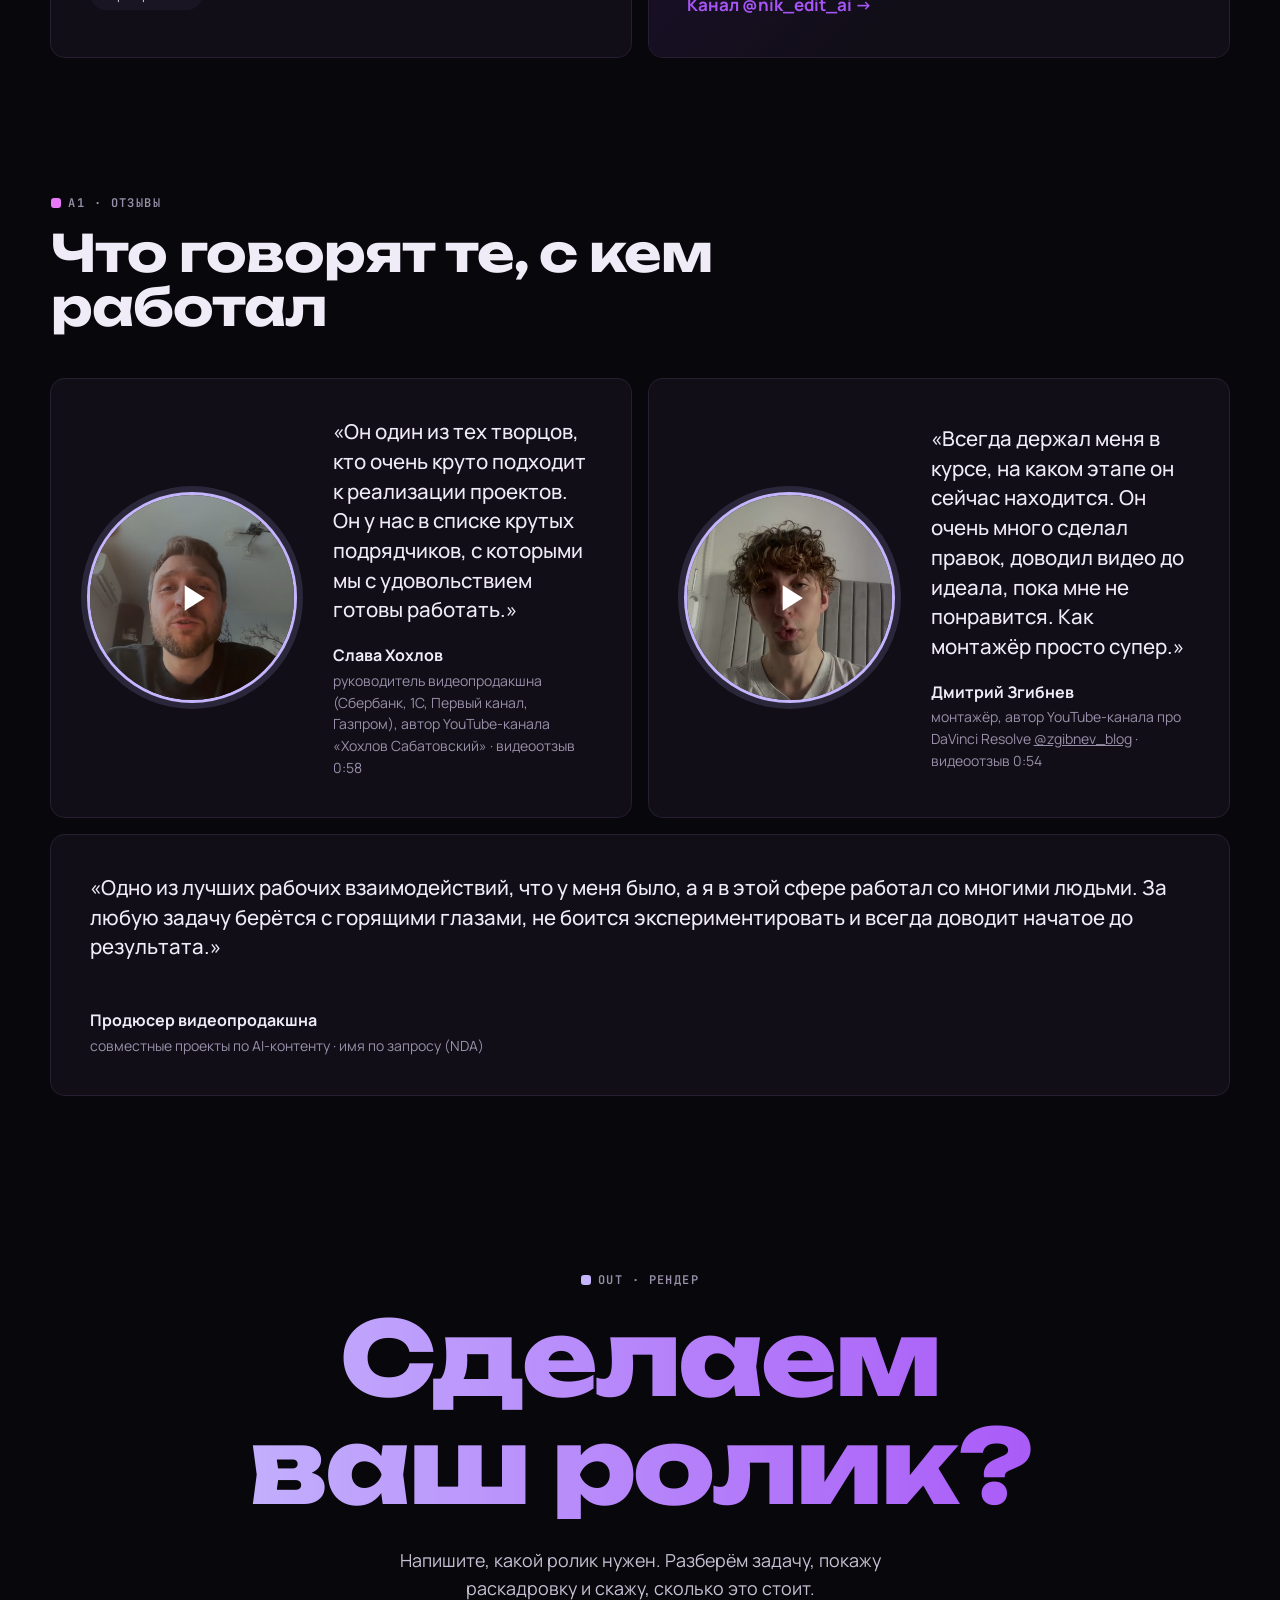
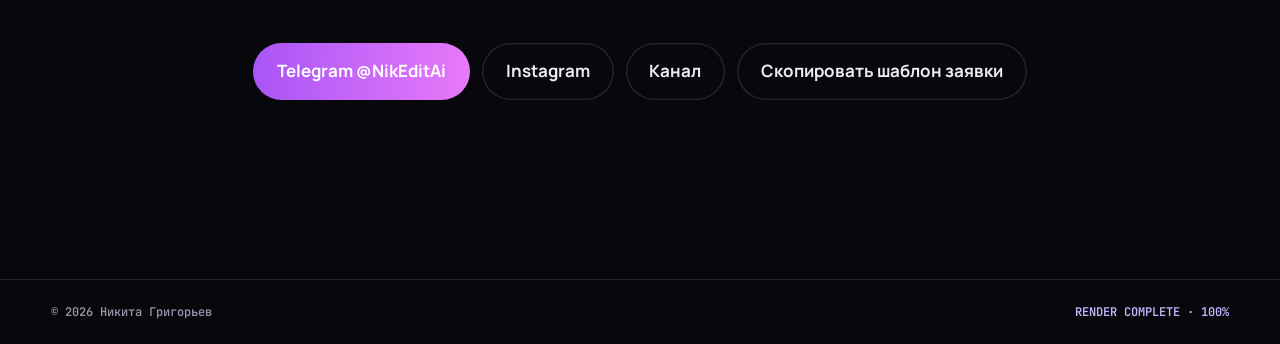
==== commit 0e18ce7f: "Хэллоуин-ролик в работы, Яндекс.Метрика, шаблон заявки, SEO (JSON-LD, og, sitemap, robots)" ====
--- a/case.html
+++ b/case.html
@@ -15,7 +15,22 @@
 <link rel="preconnect" href="https://fonts.googleapis.com">
 <link rel="preconnect" href="https://fonts.gstatic.com" crossorigin>
 <link href="https://fonts.googleapis.com/css2?family=Unbounded:wght@500;700;800&family=Manrope:wght@400;500;600;700&family=JetBrains+Mono:wght@400;600&display=swap" rel="stylesheet">
-<link rel="stylesheet" href="style.css?v=13">
+<link rel="stylesheet" href="style.css?v=14">
+<!-- Yandex.Metrika counter -->
+<script type="text/javascript">
+   (function(m,e,t,r,i,k,a){m[i]=m[i]||function(){(m[i].a=m[i].a||[]).push(arguments)};
+   m[i].l=1*new Date();for (var j = 0; j < document.scripts.length; j++) {if (document.scripts[j].src === r) { return; }}
+   k=e.createElement(t),a=e.getElementsByTagName(t)[0],k.async=1,k.src=r,a.parentNode.insertBefore(k,a)})
+   (window, document, "script", "https://mc.yandex.ru/metrika/tag.js", "ym");
+
+   ym(113993930, "init", {
+        clickmap:true,
+        trackLinks:true,
+        accurateTrackBounce:true
+   });
+</script>
+<noscript><div><img src="https://mc.yandex.ru/watch/113993930" style="position:absolute; left:-9999px;" alt="" /></div></noscript>
+<!-- /Yandex.Metrika counter -->
 </head>
 <body>
 
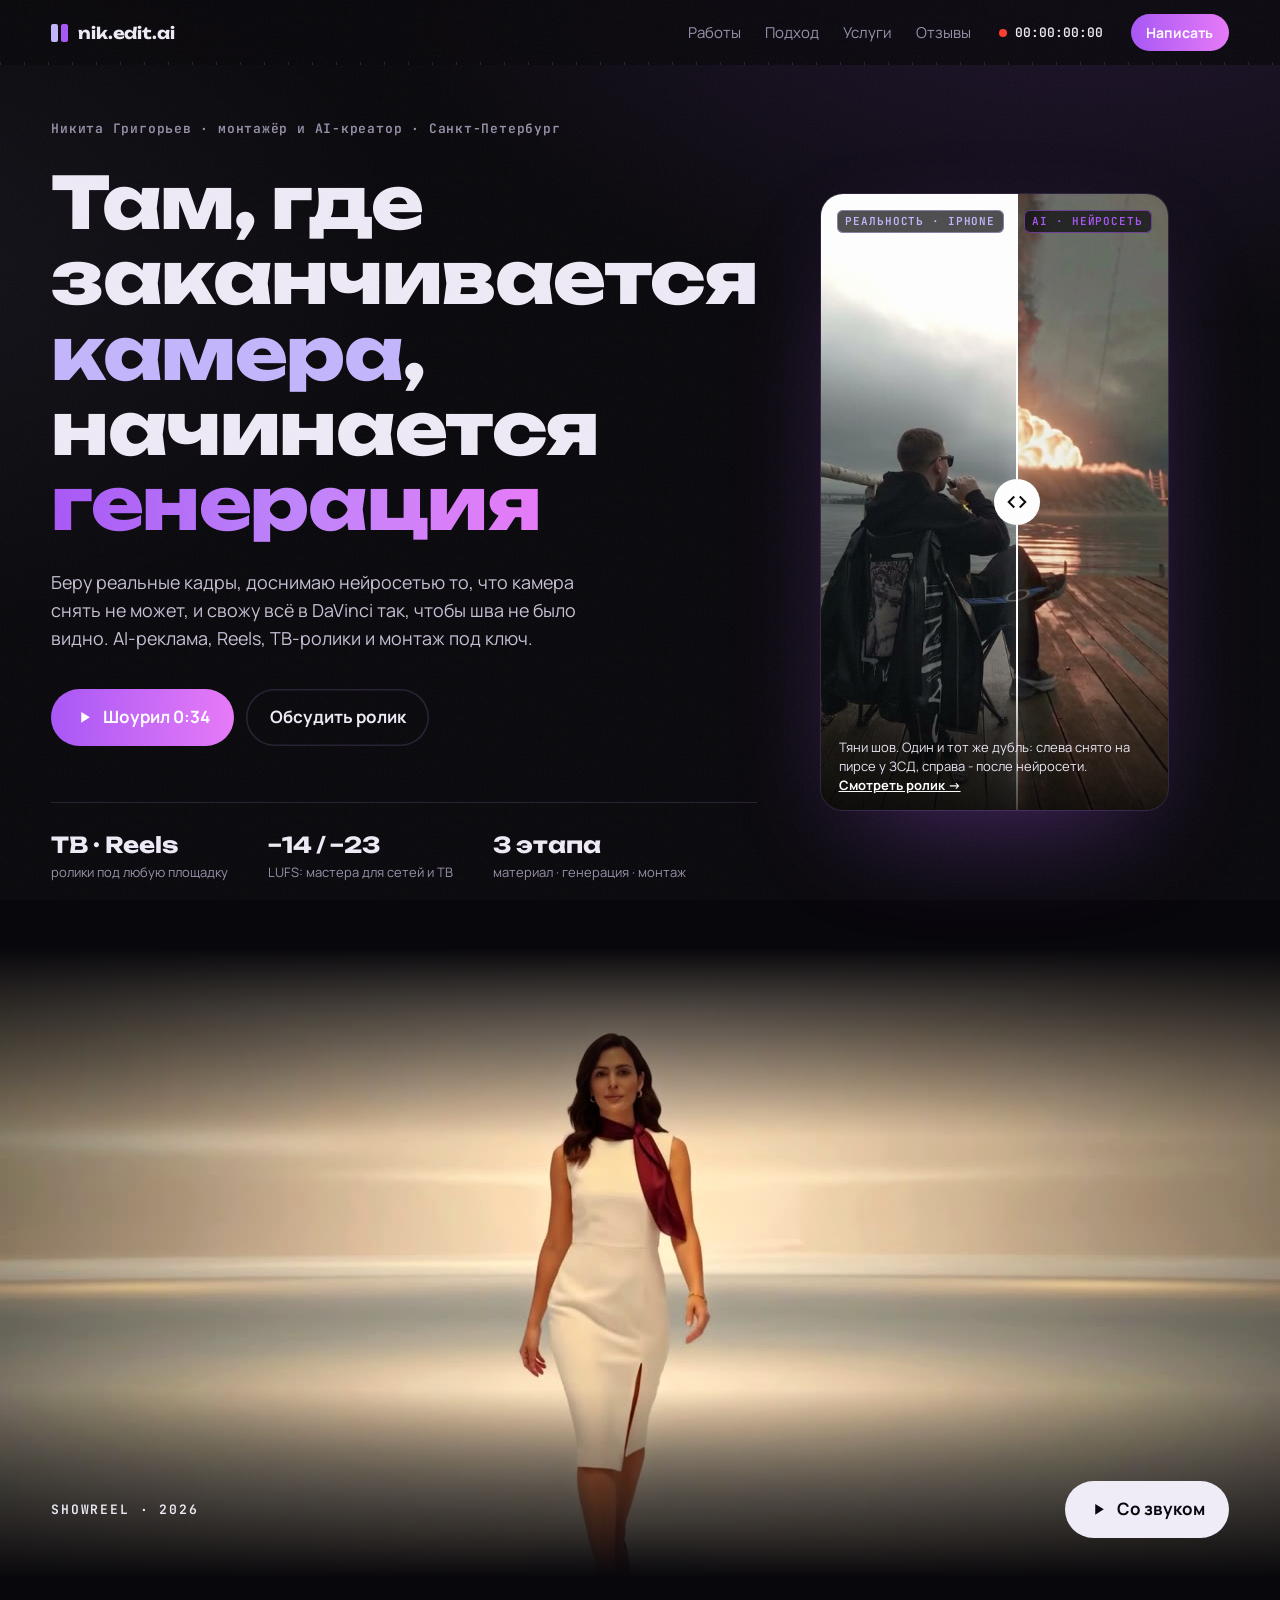
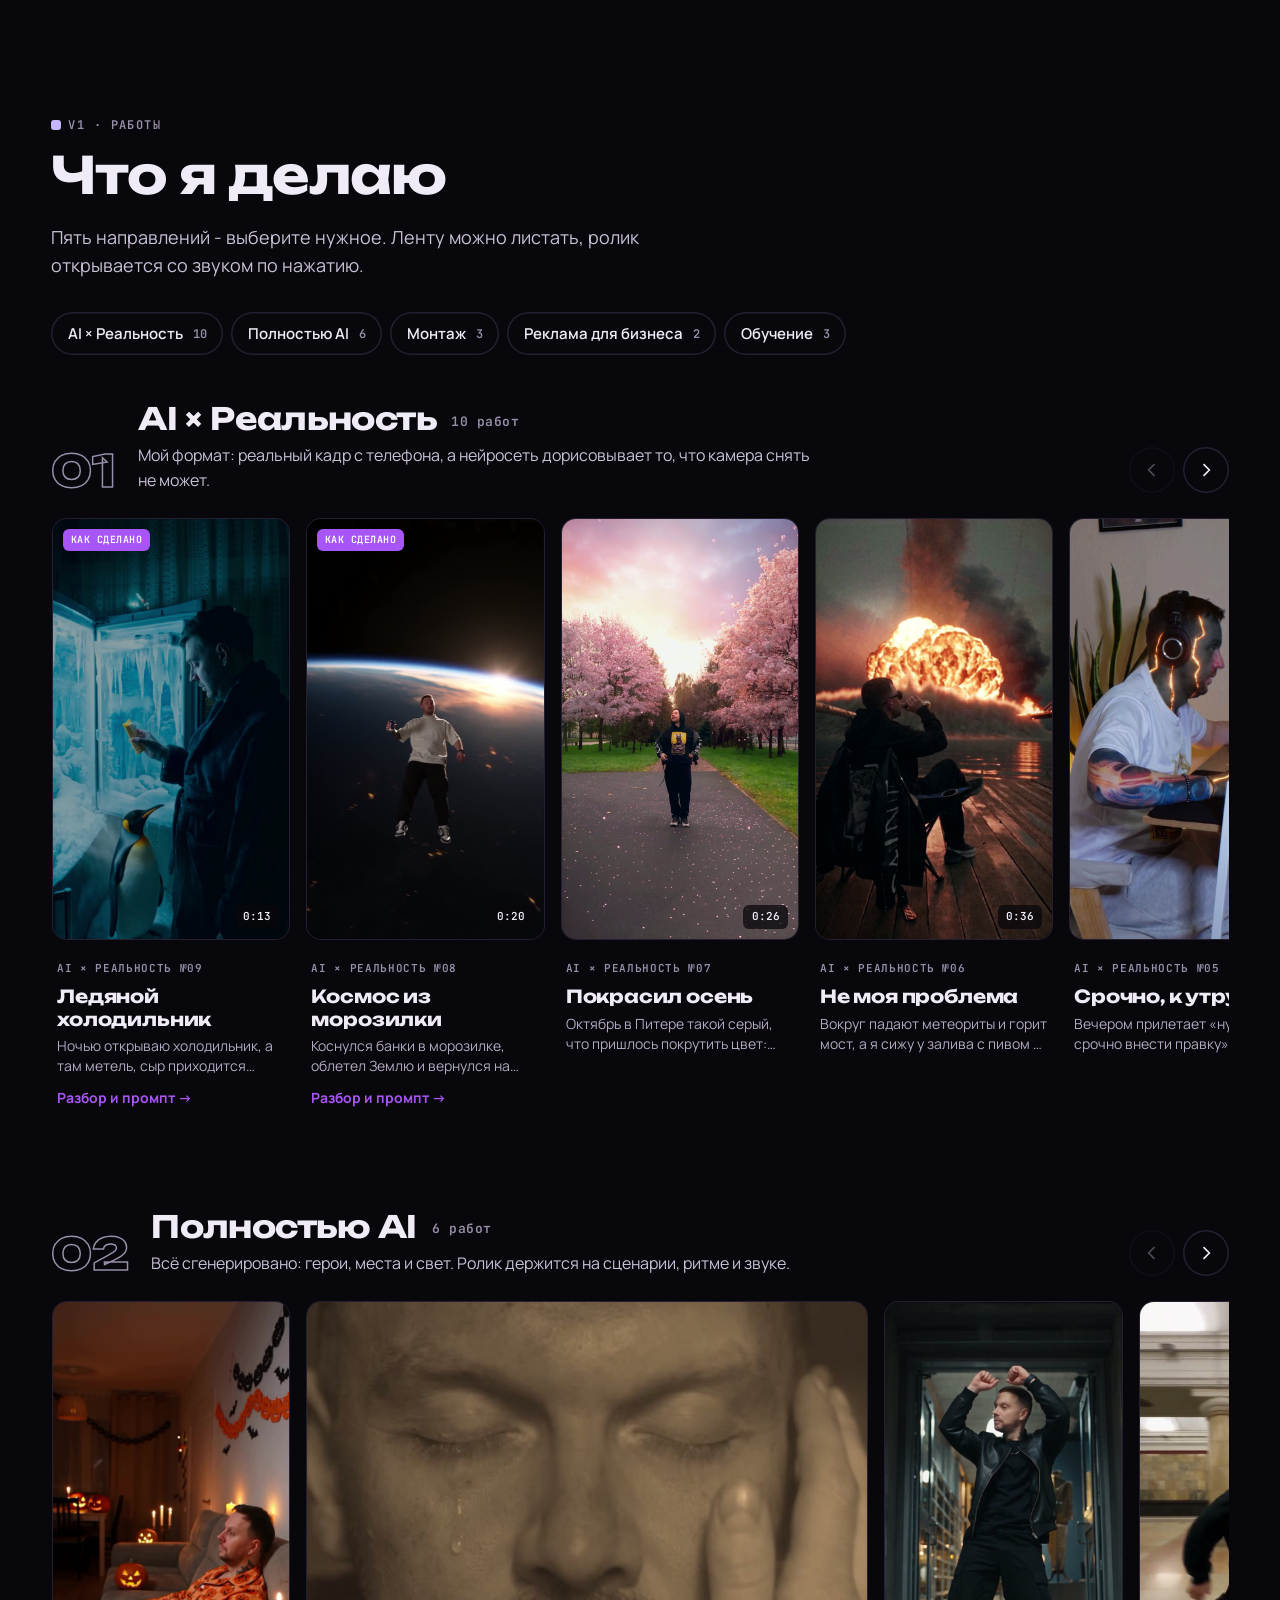
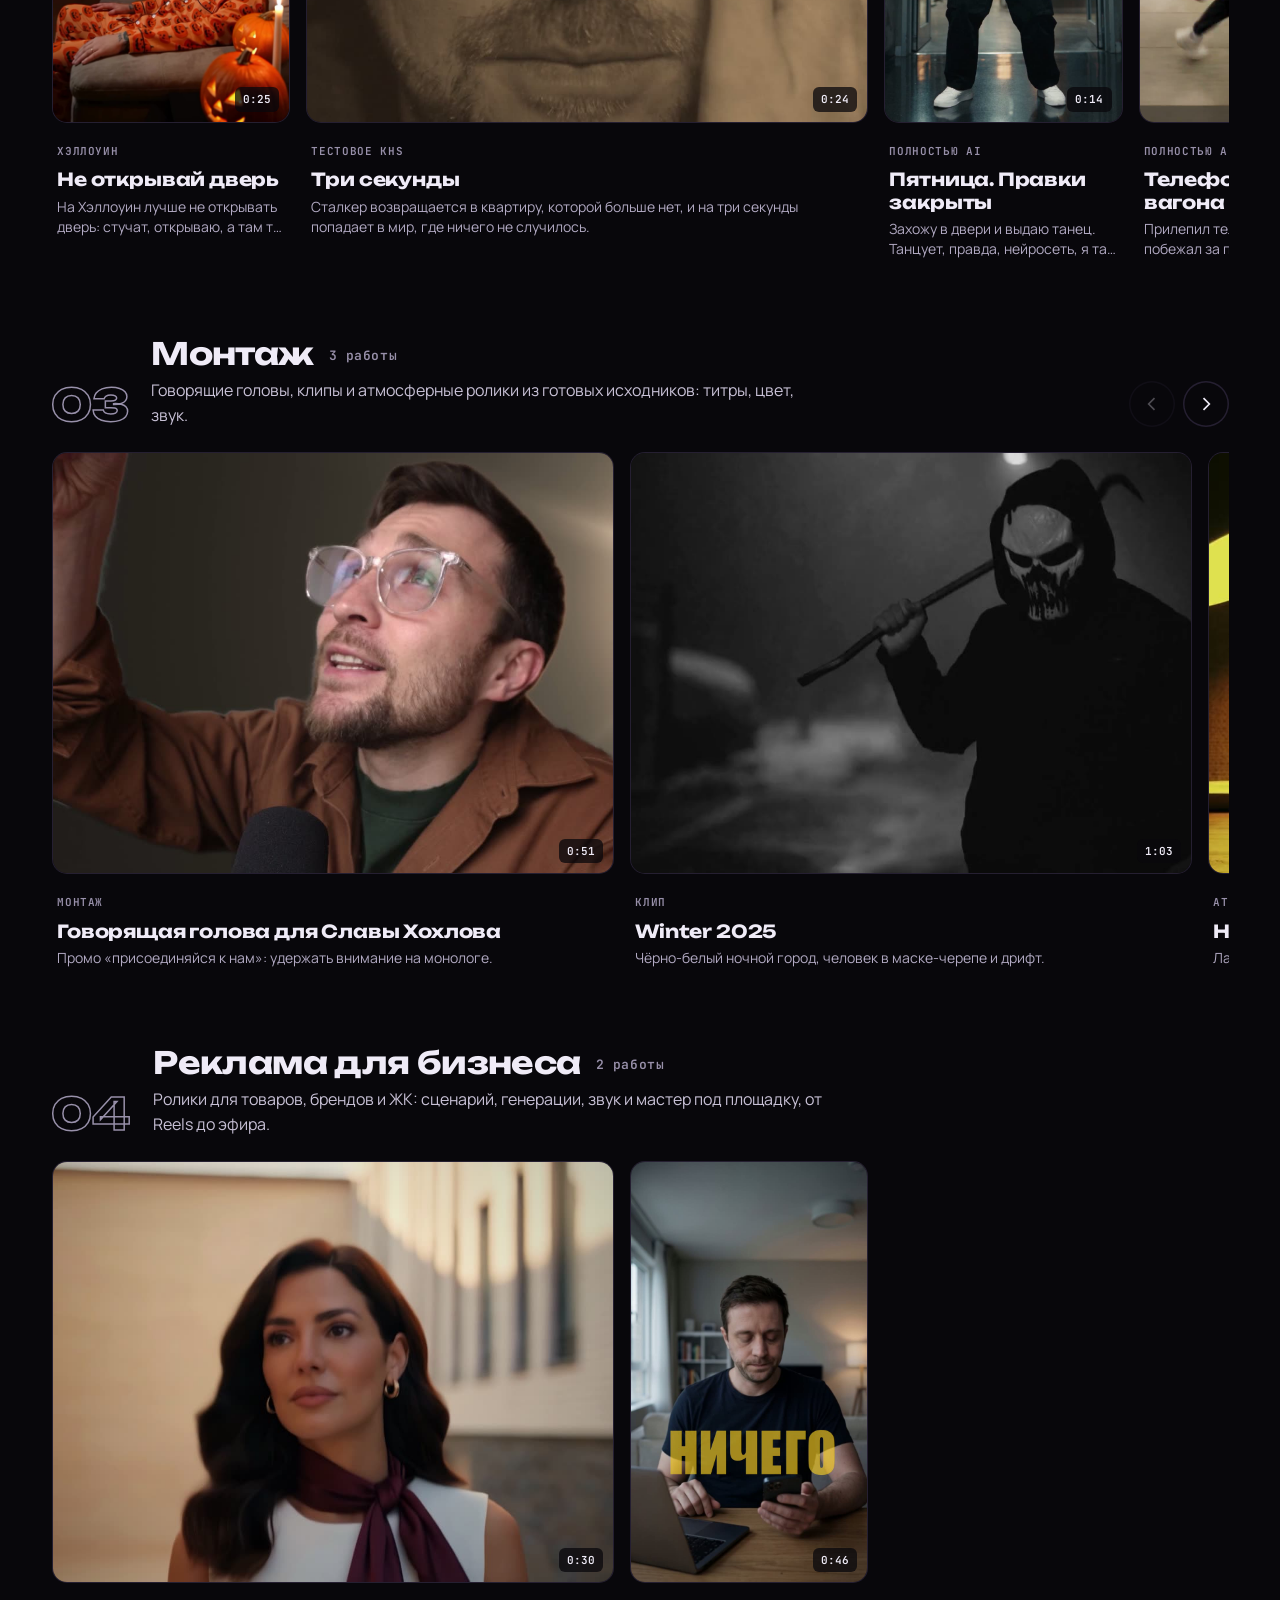
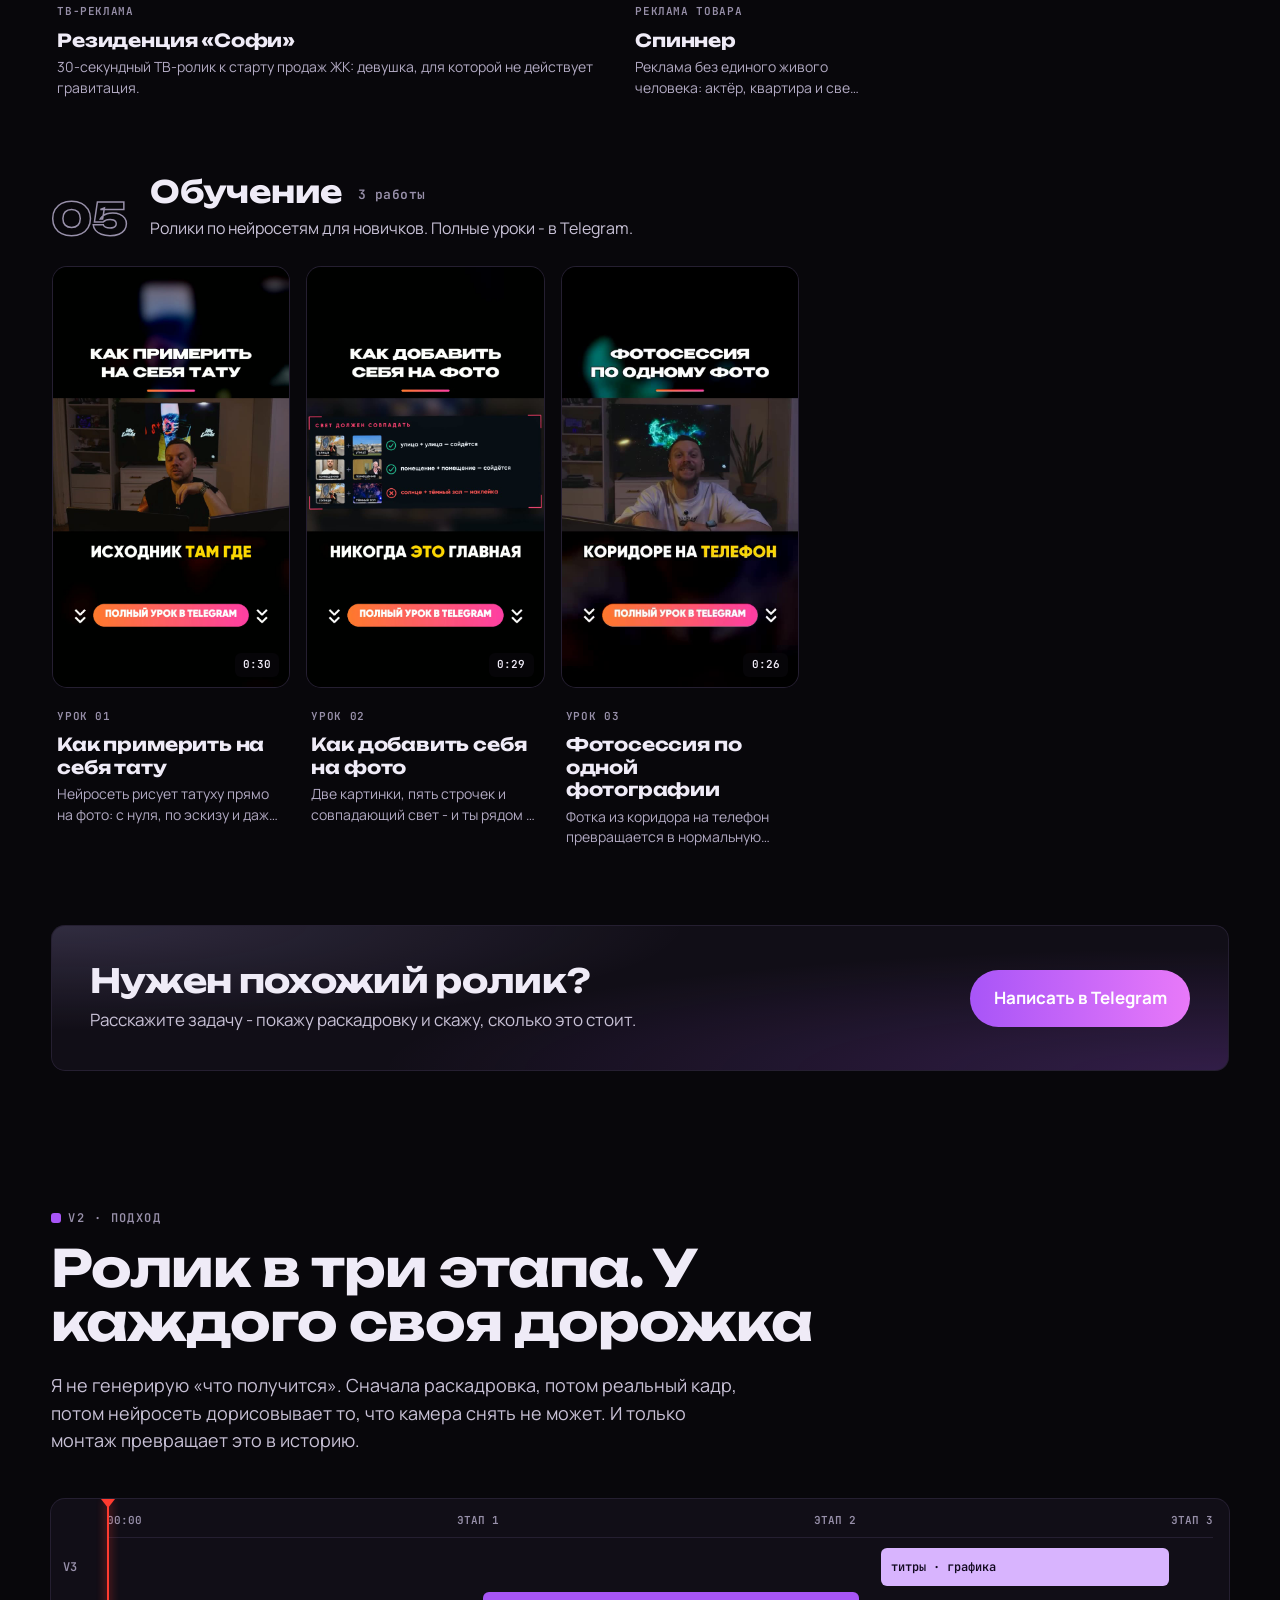
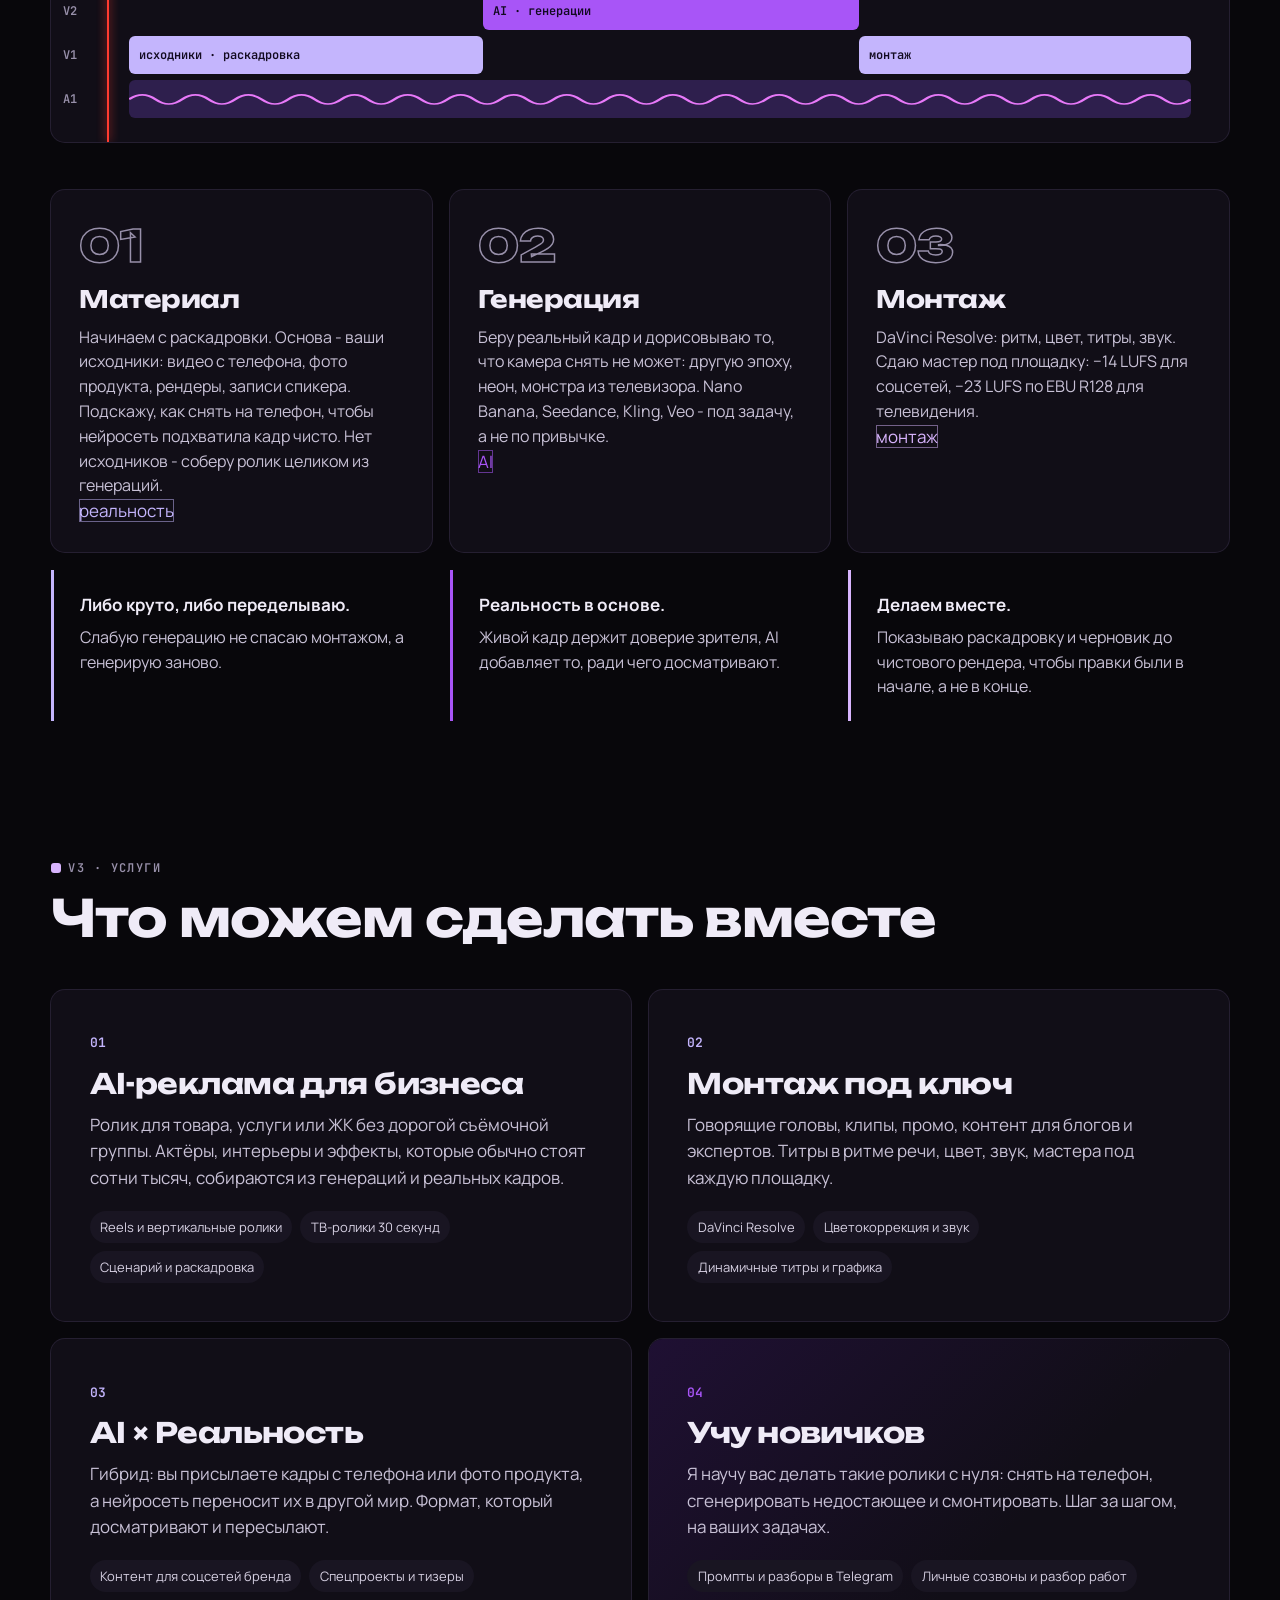
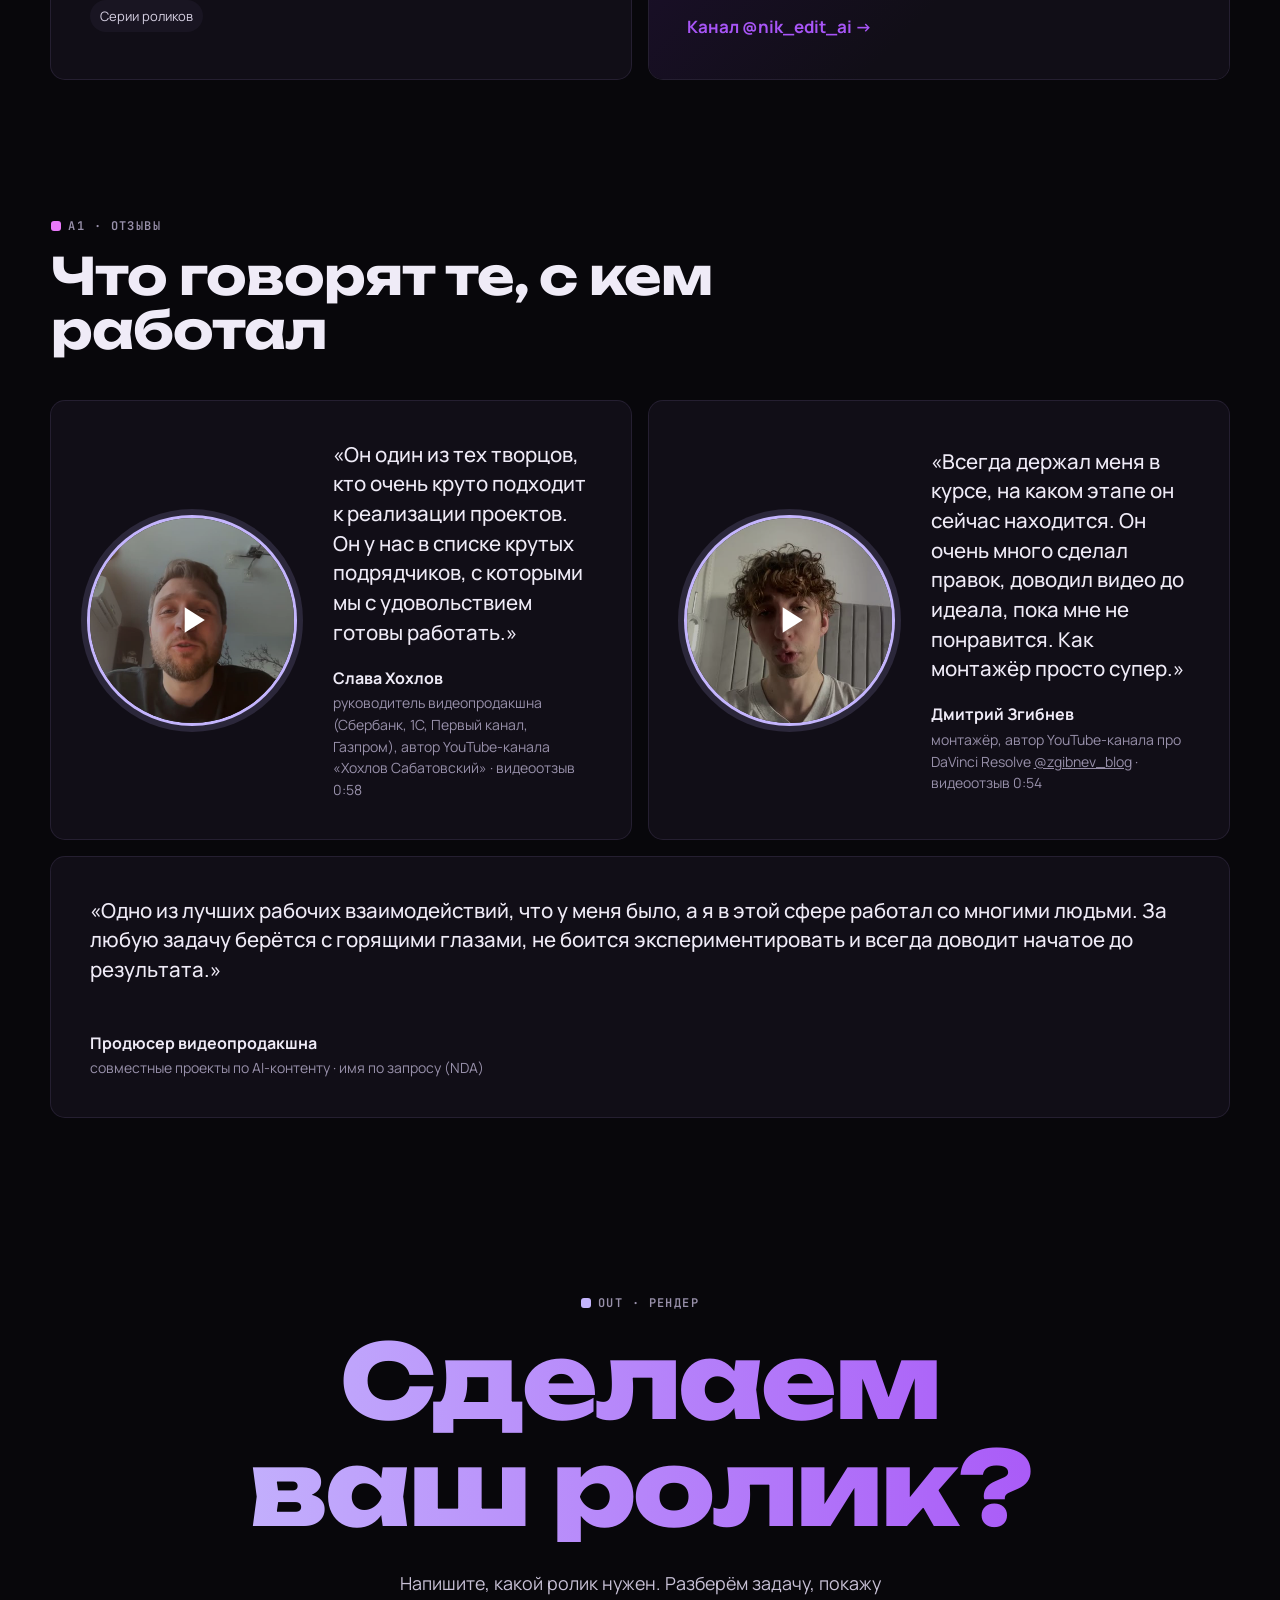
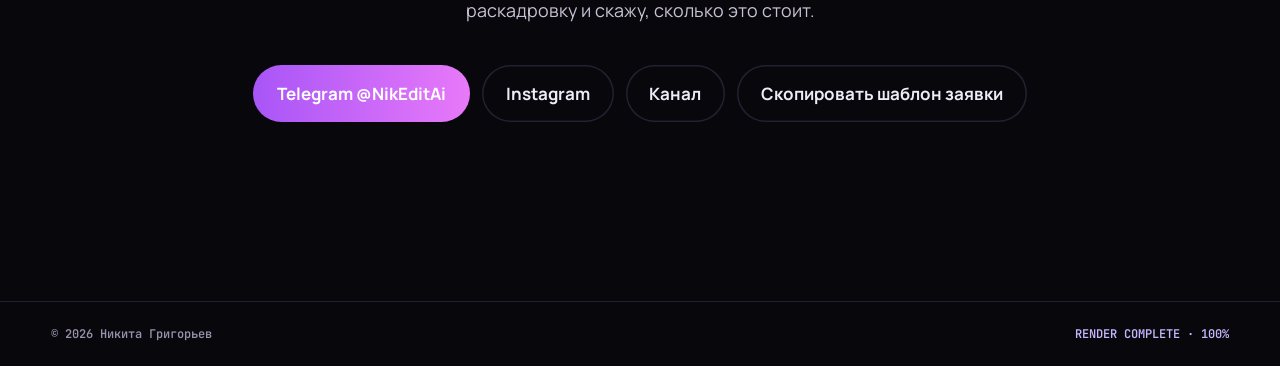
==== commit 29a94799: "Урок 3, разборы «Холодильник» и «Космос» из телеграм-канала, правка Хэллоуина (полностью AI)" ====
--- a/case.html
+++ b/case.html
@@ -15,7 +15,7 @@
 <link rel="preconnect" href="https://fonts.googleapis.com">
 <link rel="preconnect" href="https://fonts.gstatic.com" crossorigin>
 <link href="https://fonts.googleapis.com/css2?family=Unbounded:wght@500;700;800&family=Manrope:wght@400;500;600;700&family=JetBrains+Mono:wght@400;600&display=swap" rel="stylesheet">
-<link rel="stylesheet" href="style.css?v=14">
+<link rel="stylesheet" href="style.css?v=15">
 <!-- Yandex.Metrika counter -->
 <script type="text/javascript">
    (function(m,e,t,r,i,k,a){m[i]=m[i]||function(){(m[i].a=m[i].a||[]).push(arguments)};
@@ -88,7 +88,7 @@
 </section>
 
 <!-- Промпт -->
-<section class="section case-sec">
+<section class="section case-sec" id="promptSec">
   <div class="sec-head">
     <p class="track-label"><span class="dot dot-v3"></span>V3 · Промпт</p>
     <h2>Ключевой промпт</h2>
@@ -143,7 +143,7 @@
   <span class="foot-tc">RENDER COMPLETE · 100%</span>
 </footer>
 
-<script src="works.js?v=13"></script>
-<script src="case.js?v=13"></script>
+<script src="works.js?v=15"></script>
+<script src="case.js?v=15"></script>
 </body>
 </html>
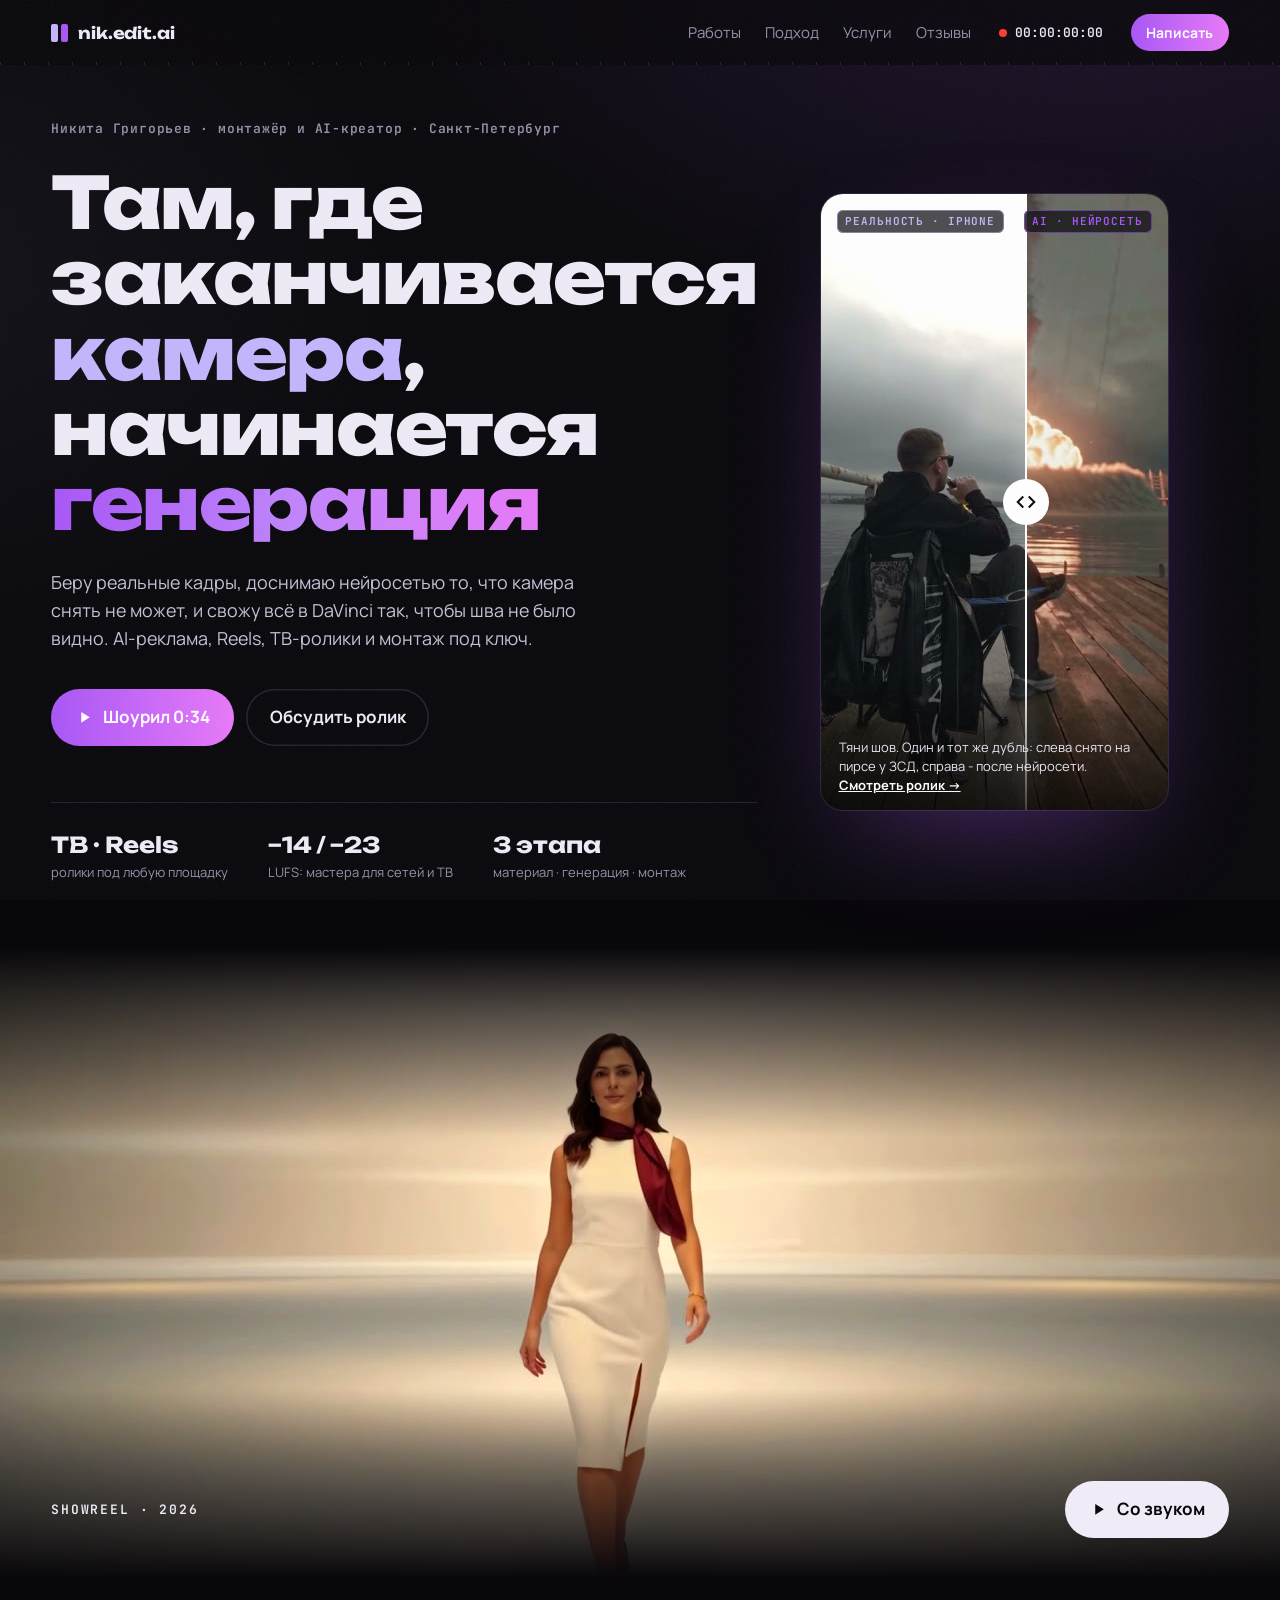
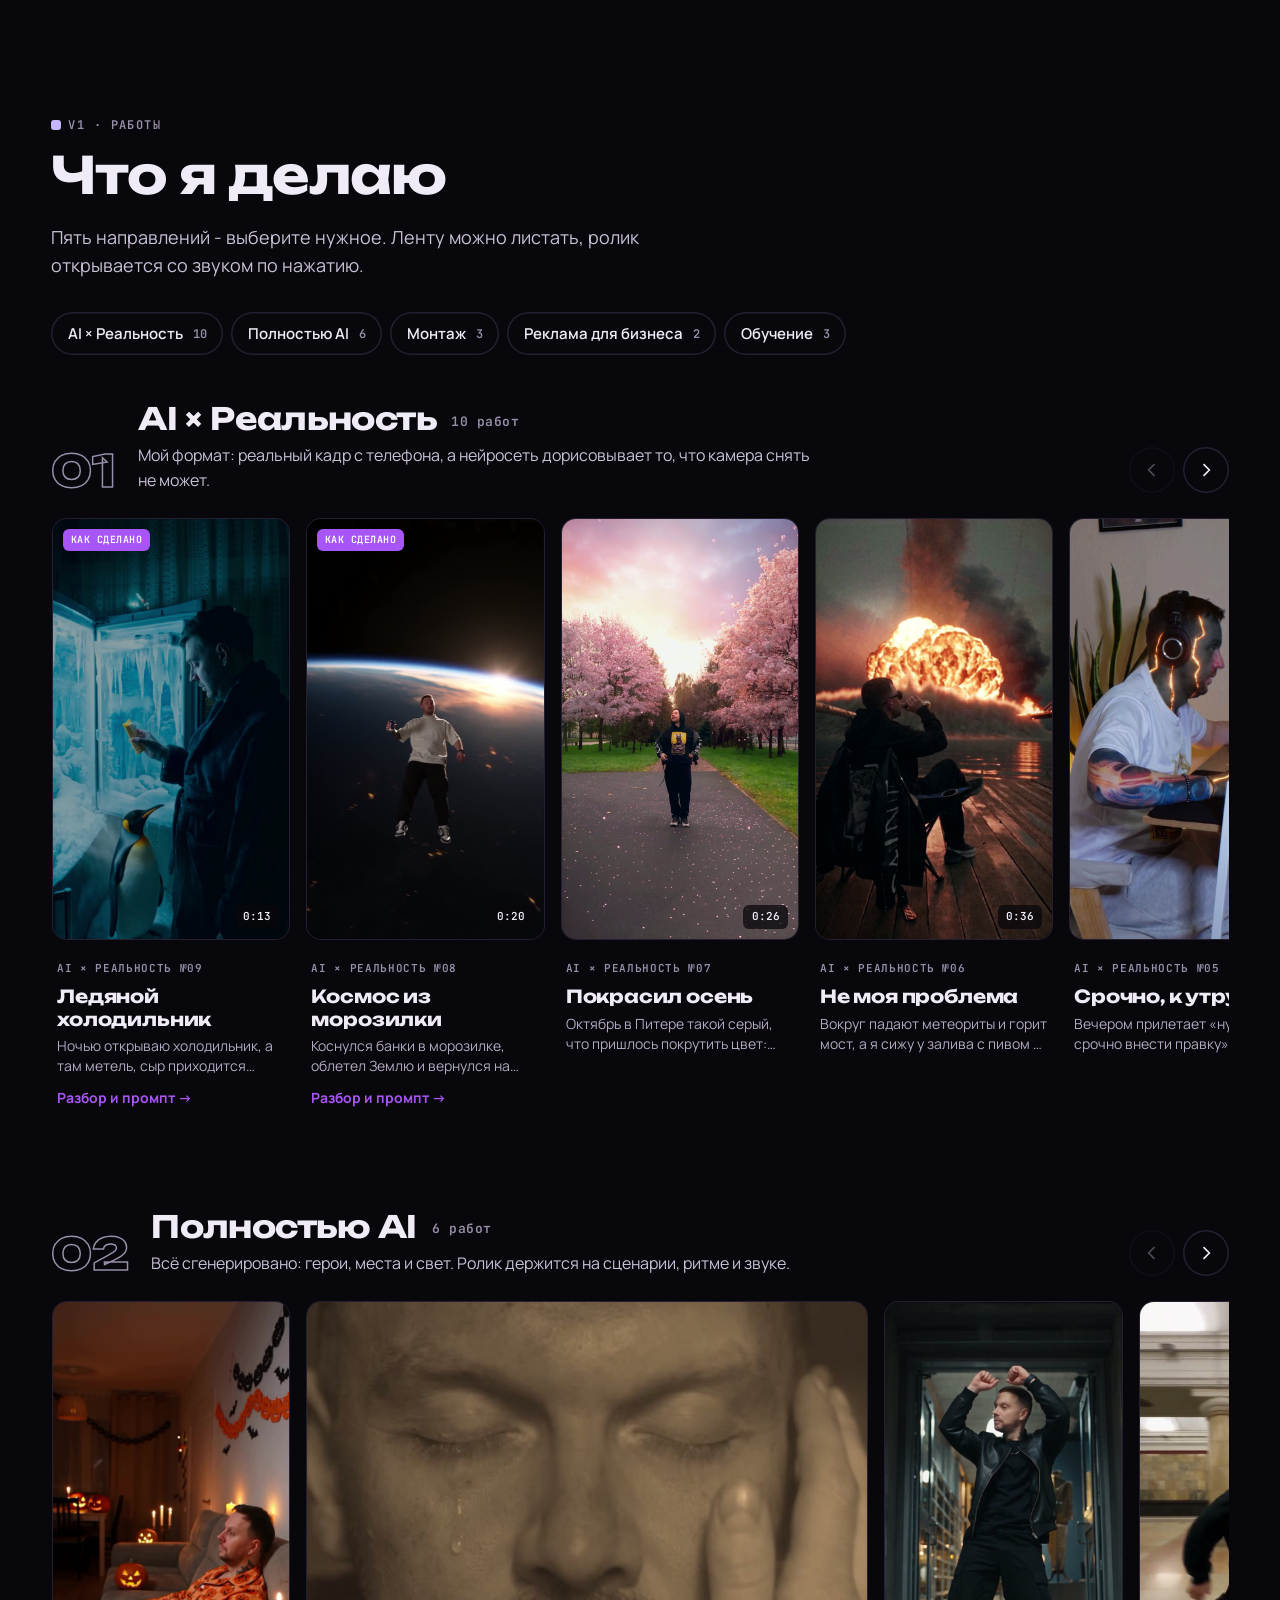
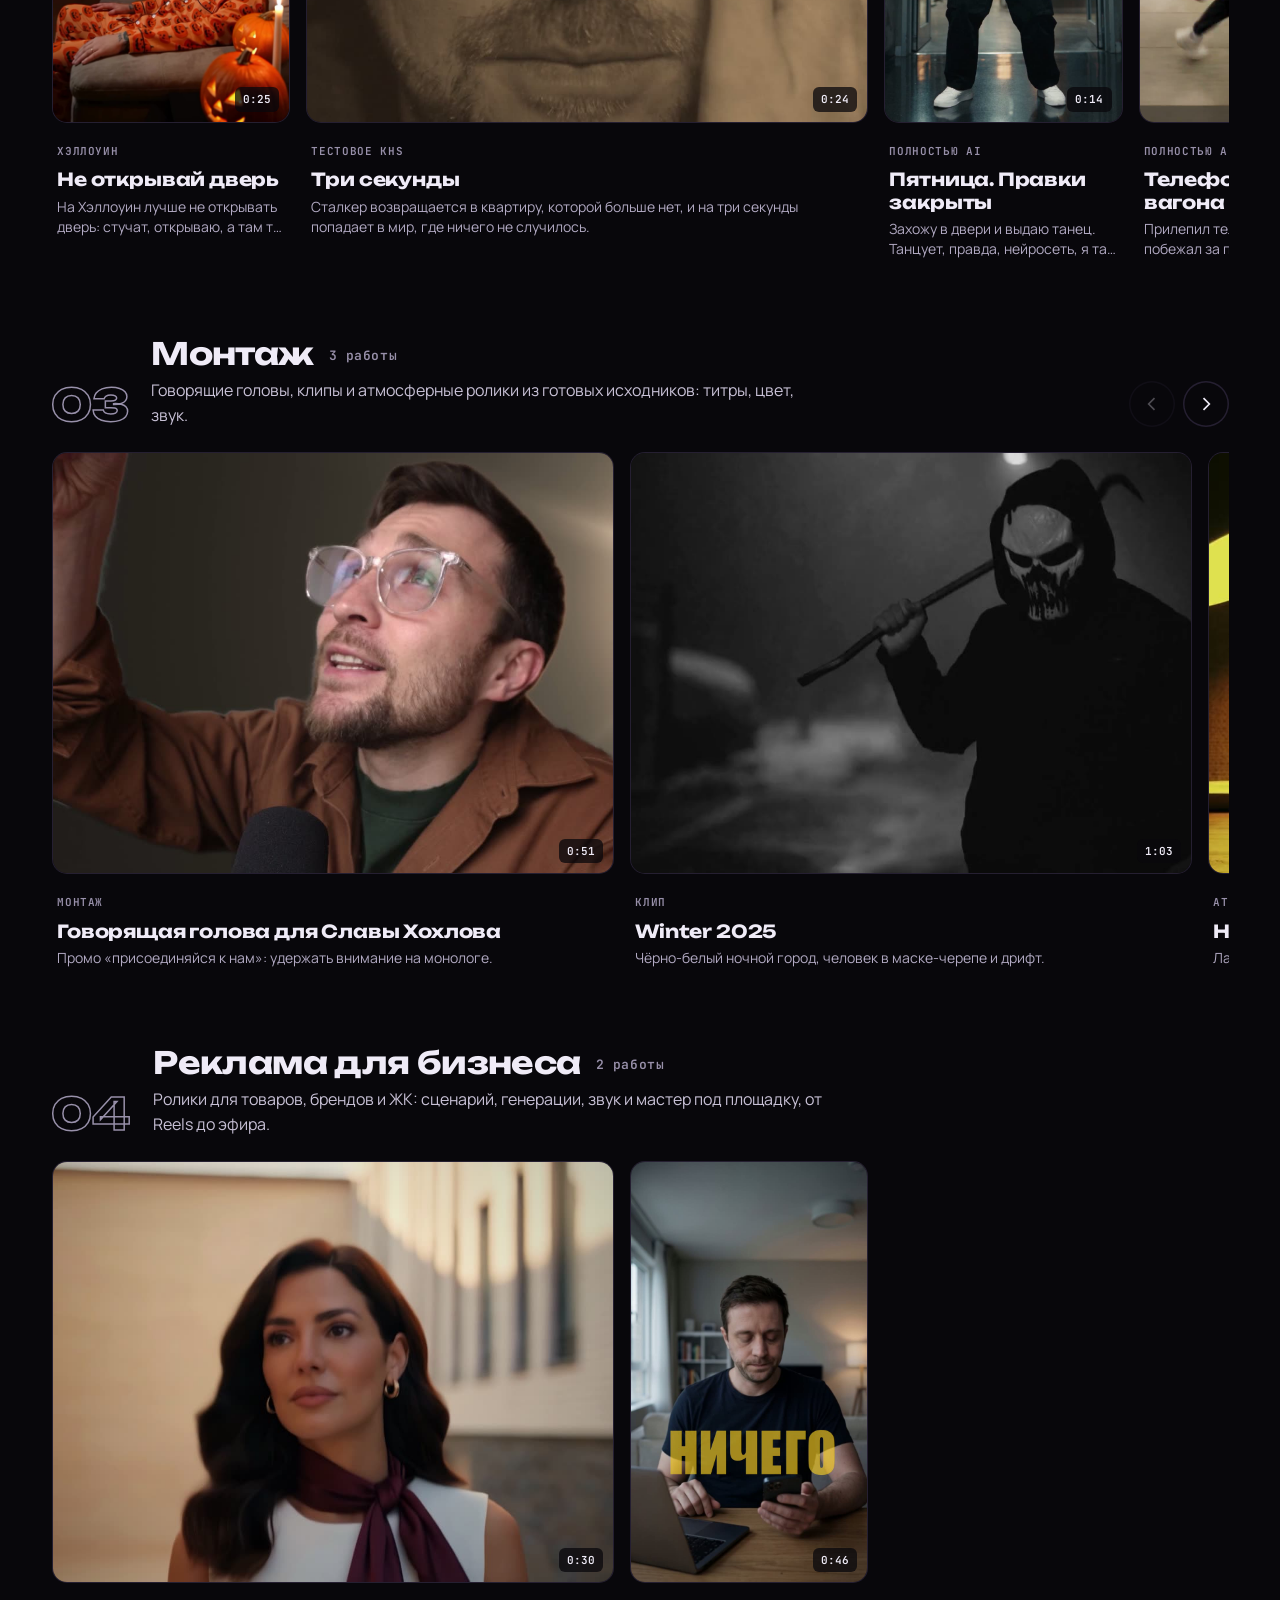
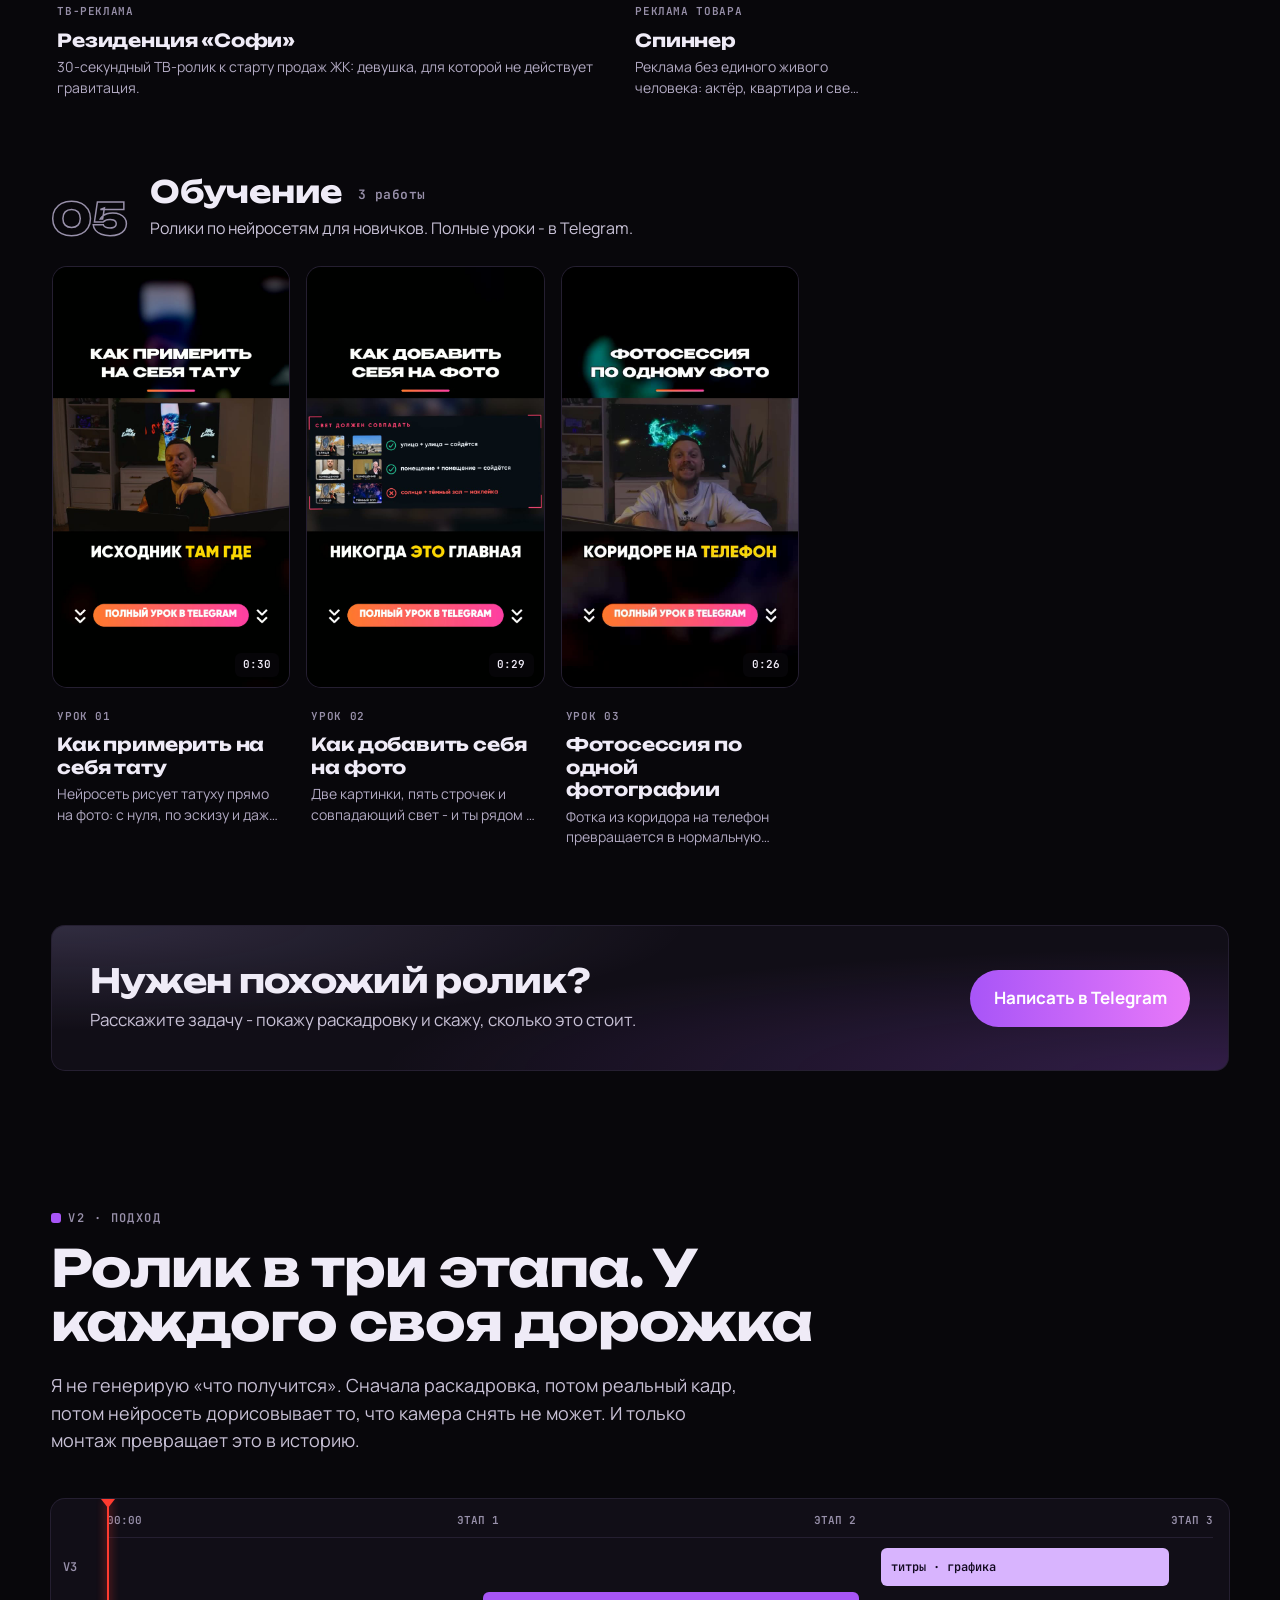
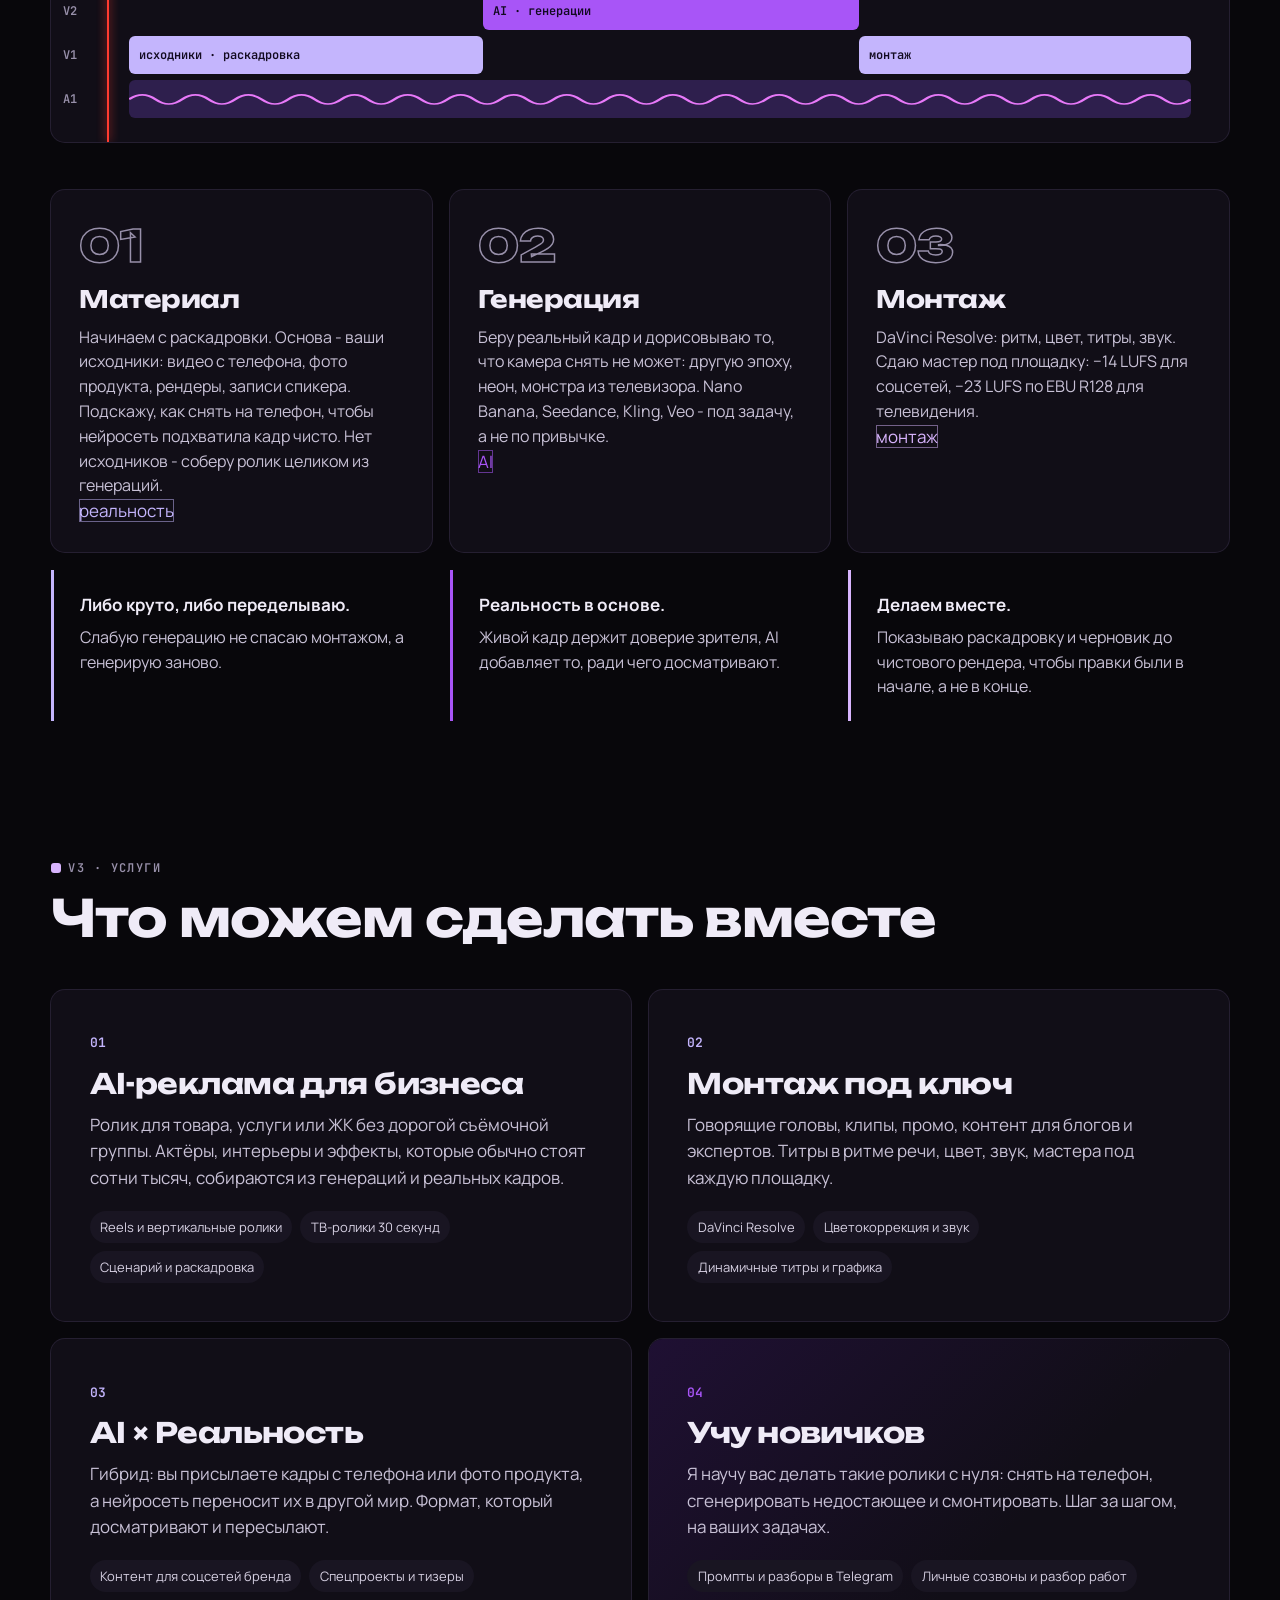
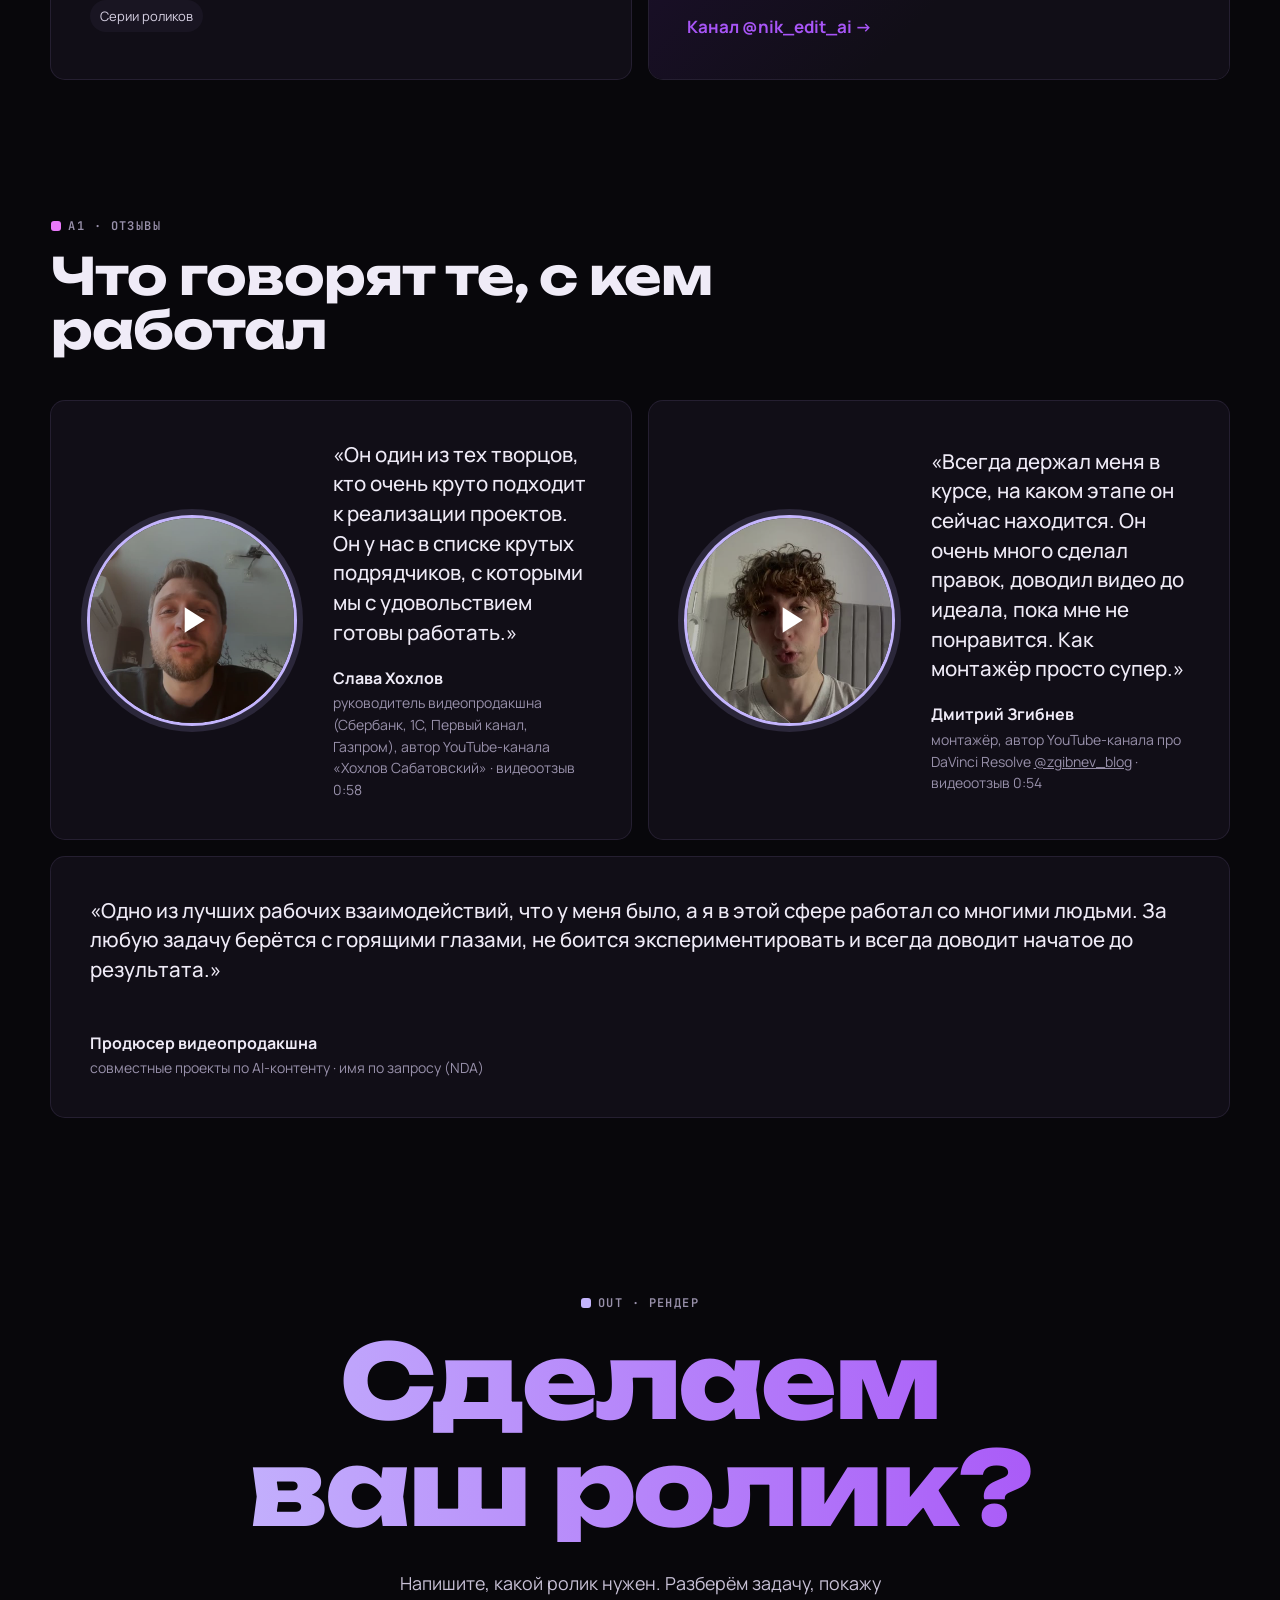
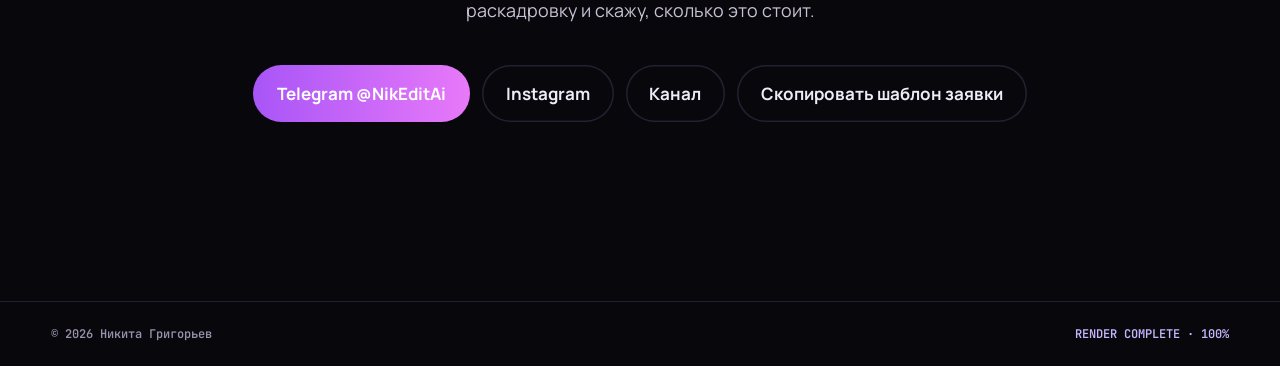
==== commit 0665d50e: "Промпты из сценариев для разборов «Холодильник» и «Космос»" ====
--- a/case.html
+++ b/case.html
@@ -143,7 +143,7 @@
   <span class="foot-tc">RENDER COMPLETE · 100%</span>
 </footer>
 
-<script src="works.js?v=15"></script>
+<script src="works.js?v=16"></script>
 <script src="case.js?v=15"></script>
 </body>
 </html>
